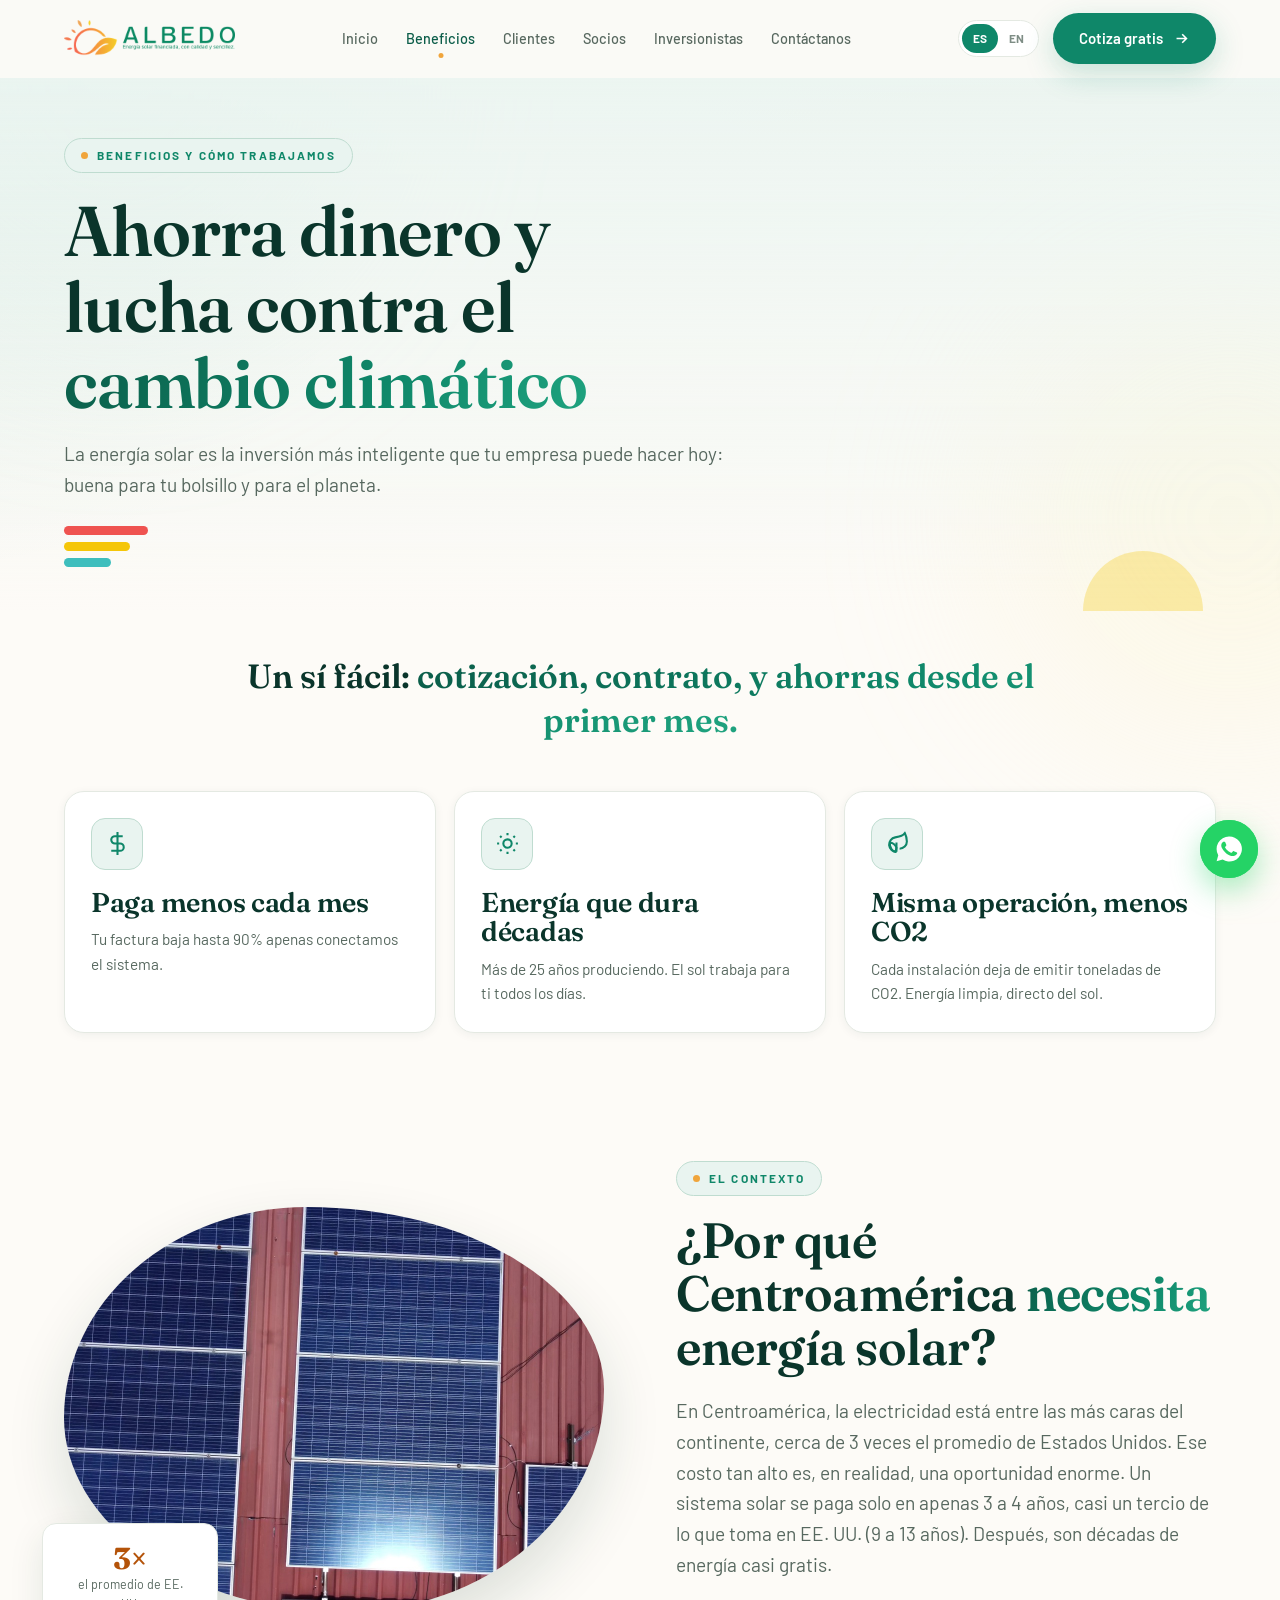
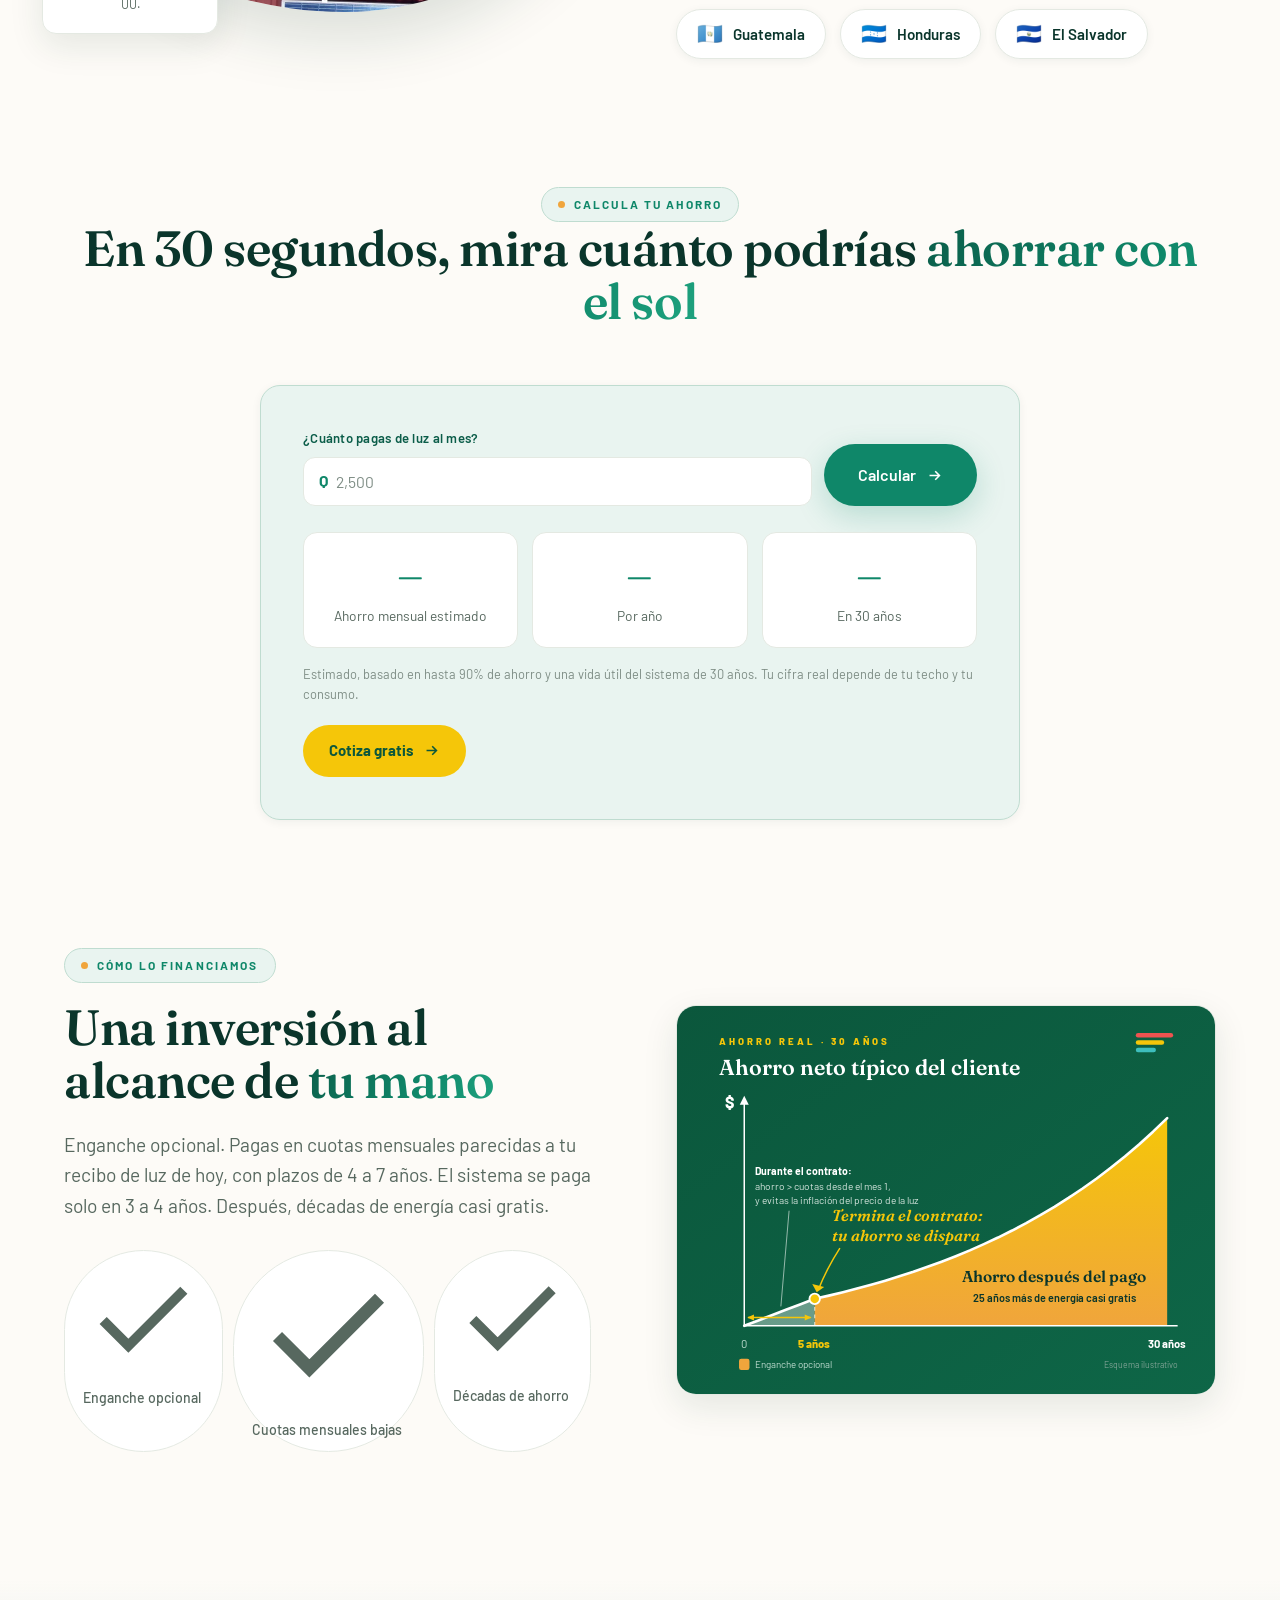
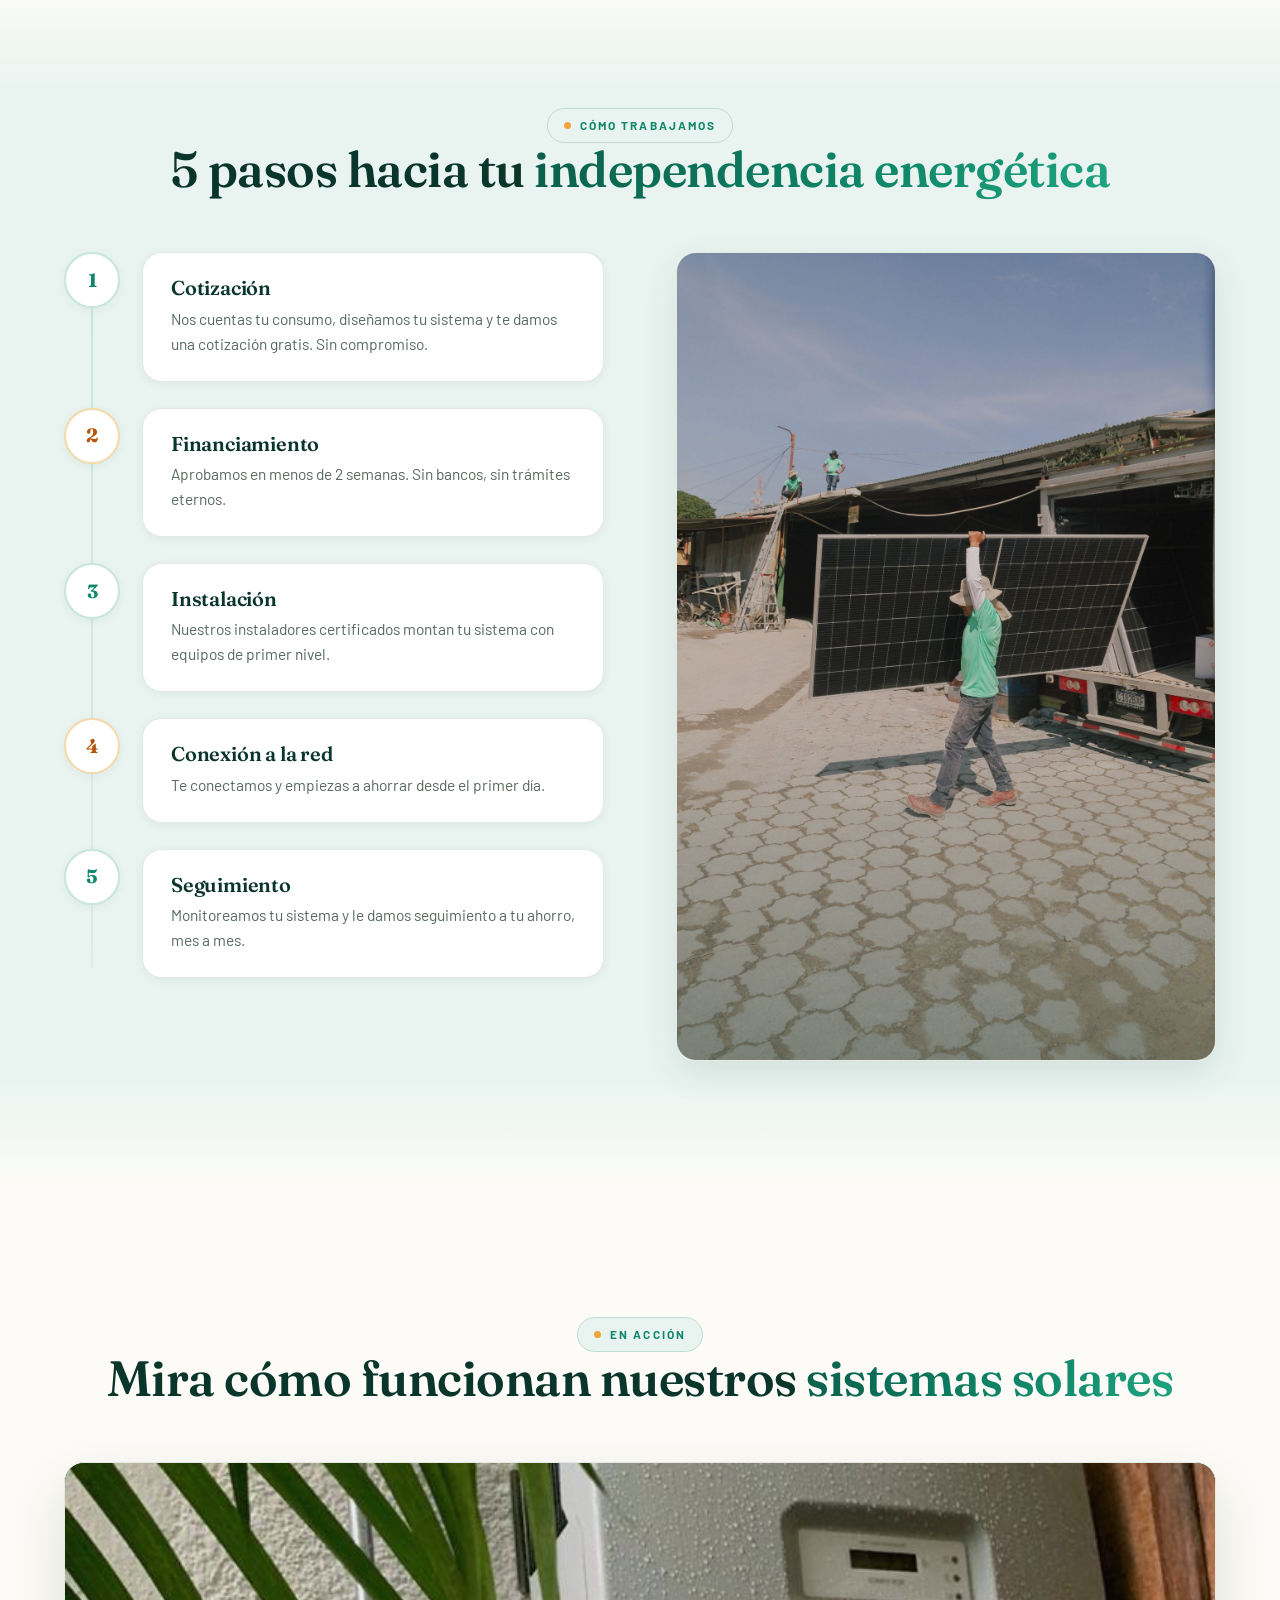
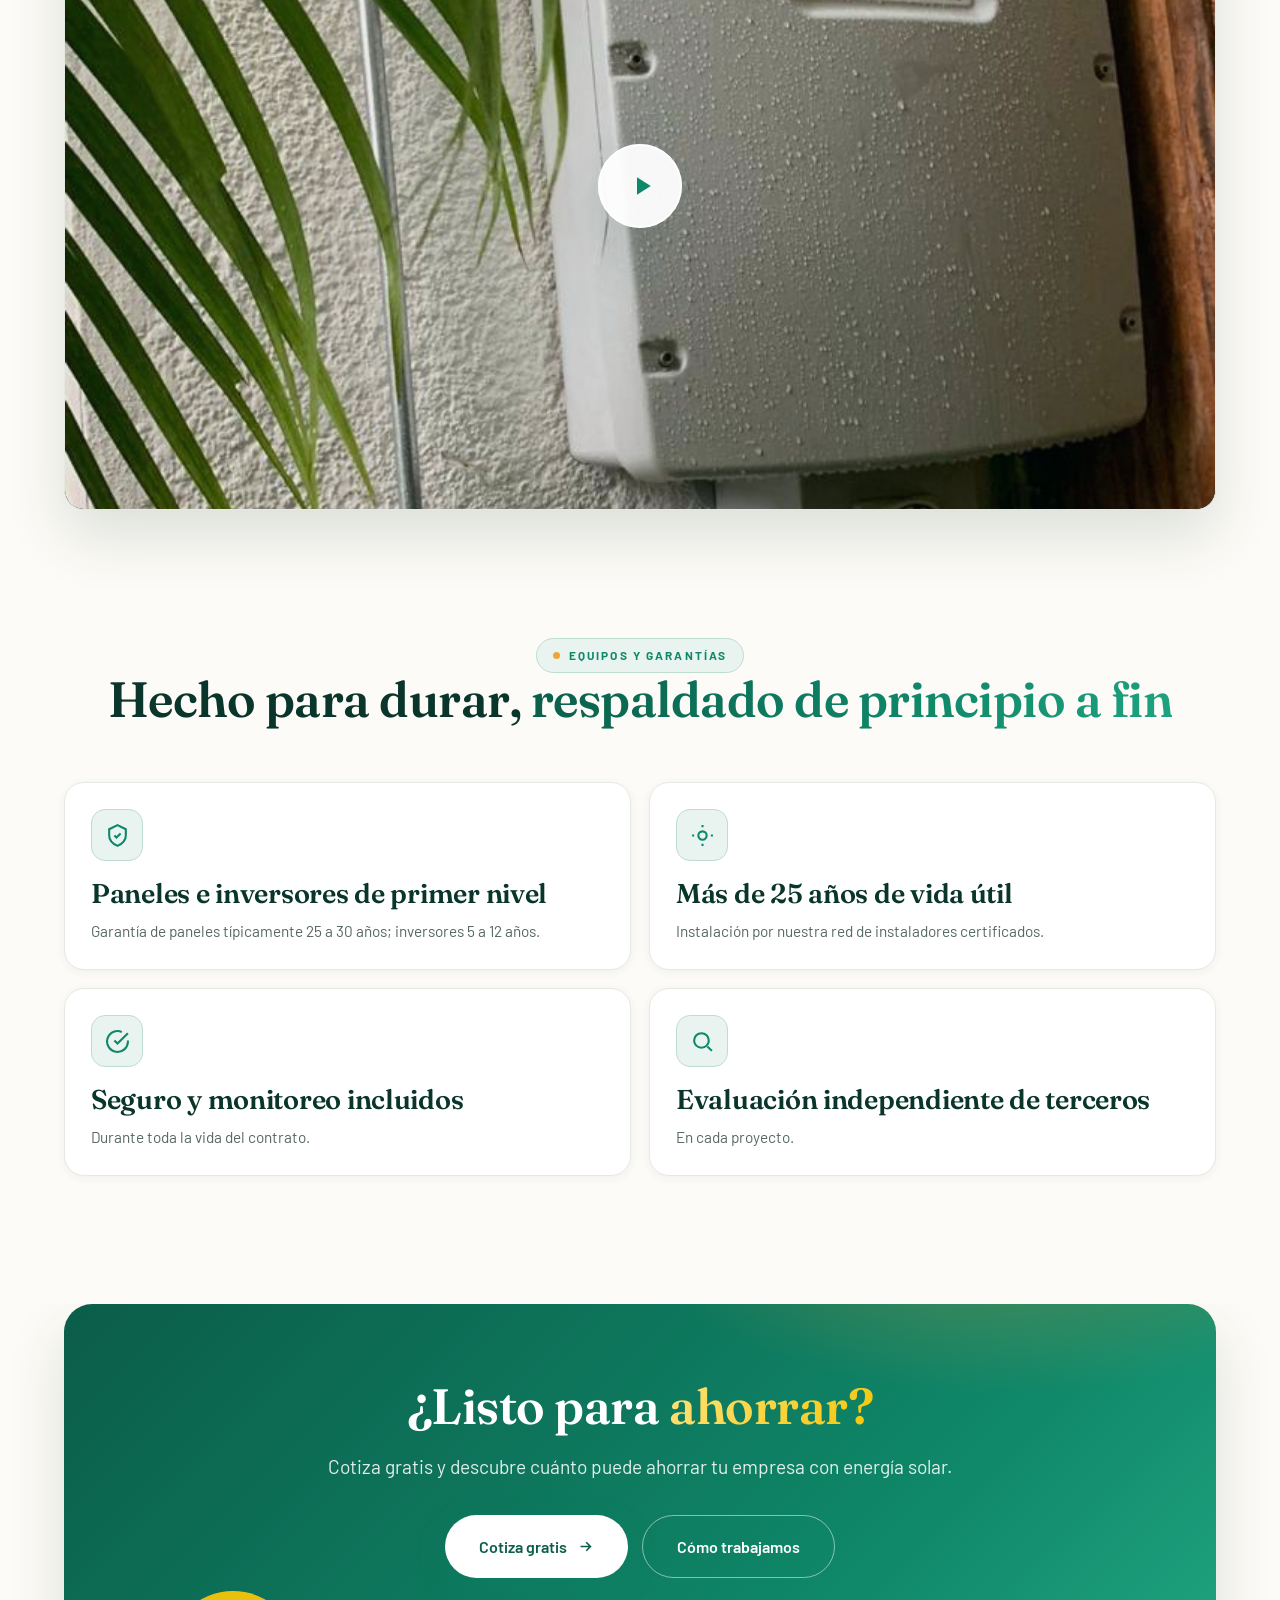
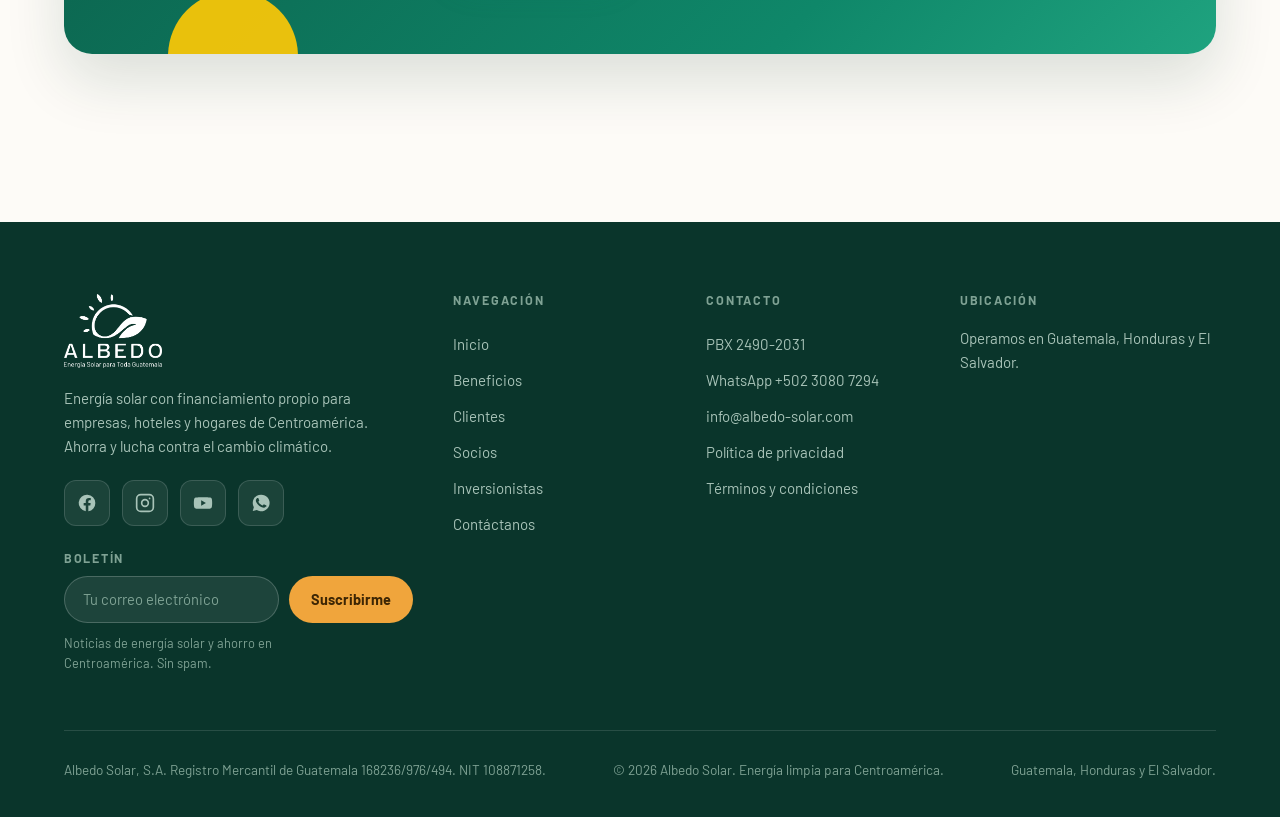
==== beneficios.html @ ab94c724 "Add files via upload" ====
<!DOCTYPE html>
<html lang="es">
<head>
<meta charset="UTF-8" />
<meta name="viewport" content="width=device-width, initial-scale=1.0" />
<title data-en="Benefits of solar | Albedo Solar">Beneficios de la energía solar | Albedo Solar</title>
<meta name="description" data-en="Up to 90% savings, 25+ years of energy, less CO2. The smartest investment for your business in Central America." content="Hasta 90% de ahorro, +25 años de energía y menos CO2. La mejor inversión para tu negocio en Centroamérica." />
<link rel="icon" type="image/png" href="assets/images/green-logo-sun.png" />
<link rel="preconnect" href="https://fonts.googleapis.com">
<link rel="preconnect" href="https://fonts.gstatic.com" crossorigin>
<link rel="alternate" hreflang="es" href="https://albedo-solar.com/beneficios.html" />
<link rel="alternate" hreflang="en" href="https://albedo-solar.com/beneficios.html?lang=en" />
<link rel="alternate" hreflang="x-default" href="https://albedo-solar.com/beneficios.html" />
<link rel="stylesheet" href="assets/css/styles.css?v=4" />
</head>
<body>

<div class="bg-field"></div>
<div class="aurora aurora--1"></div>
<div class="aurora aurora--2"></div>

<!-- NAV -->
<nav class="nav">
  <div class="wrap">
    <a class="brand" href="index.html"><img src="assets/images/albedo-wordmark-es.png" data-en-src="assets/images/albedo-wordmark.png" alt="Albedo Solar" style="height:36px;width:auto" /></a>
    <div class="nav-links">
      <a href="index.html" data-en="Home">Inicio</a>
      <a href="beneficios.html" class="active" data-en="Benefits">Beneficios</a>
      <a href="clientes.html" data-en="Clients">Clientes</a>
      <a href="socios.html" data-en="Installers">Socios</a>
      <a href="inversionistas.html" data-en="Investors">Inversionistas</a>
      <a href="contacto.html" data-en="Contact">Contáctanos</a>
    </div>
    <div class="nav-right">
      <div class="lang"><button data-lang="es" class="on">ES</button><button data-lang="en">EN</button></div>
      <a href="contacto.html" class="btn btn--primary nav-cta" data-en="Get a free quote">Cotiza gratis
        <svg viewBox="0 0 24 24" fill="none" stroke="currentColor" stroke-width="2.2"><path d="M5 12h14M13 6l6 6-6 6"/></svg></a>
      <button class="burger" aria-label="Menú"><span></span><span></span><span></span></button>
    </div>
  </div>
</nav>
<div class="drawer">
  <a href="index.html" data-en="Home">Inicio</a>
  <a href="beneficios.html" data-en="Benefits">Beneficios</a>
  <a href="clientes.html" data-en="Clients">Clientes</a>
  <a href="socios.html" data-en="Installers">Socios</a>
  <a href="inversionistas.html" data-en="Investors">Inversionistas</a>
  <a href="contacto.html" data-en="Contact">Contáctanos</a>
  <a href="contacto.html" class="btn btn--primary" data-en="Get a free quote">Cotiza gratis</a>
</div>

<!-- PAGE HERO -->
<section class="page-hero">
  <div class="wrap">
    <span class="halfsun" aria-hidden="true"></span>
    <span class="eyebrow" data-reveal data-en="Benefits and how we work">Beneficios y cómo trabajamos</span>
    <h1 data-reveal data-delay="1" data-en="Save money and fight climate change" style="margin-top:20px;max-width:14ch">Ahorra dinero y lucha contra el <span class="gradient-text">cambio climático</span></h1>
    <p class="lead" data-reveal data-delay="2" data-en="Solar is the smartest investment your business can make today: good for your pocket and for the planet.">La energía solar es la inversión más inteligente que tu empresa puede hacer hoy: buena para tu bolsillo y para el planeta.</p>
    <div class="tricolor" data-reveal data-delay="3" aria-hidden="true"><i></i><i></i><i></i></div>
  </div>
</section>

<!-- EASY YES PULL QUOTE -->
<section style="padding:clamp(28px,4vw,44px) 0 0">
  <div class="wrap">
    <p class="pull" data-reveal data-en="An easy yes: &lt;span class=&quot;gradient-text&quot;&gt;quote, sign, and save from month one.&lt;/span&gt;">Un sí fácil: <span class="gradient-text">cotización, contrato, y ahorras desde el primer mes.</span></p>
  </div>
</section>

<!-- THREE BENEFITS -->
<section class="section-pad" style="padding-top:48px">
  <div class="wrap">
    <div class="bento">
      <div class="card col-2" data-reveal>
        <div class="card-body">
          <div class="icon-badge"><svg viewBox="0 0 24 24" fill="none" stroke="currentColor" stroke-width="2"><path d="M12 1v22M17 5H9.5a3.5 3.5 0 0 0 0 7h5a3.5 3.5 0 0 1 0 7H6"/></svg></div>
          <h3 data-en="Pay less every month">Paga menos cada mes</h3>
          <p data-en="Your bill drops by up to 90% the moment we switch the system on.">Tu factura baja hasta 90% apenas conectamos el sistema.</p>
        </div>
      </div>
      <div class="card col-2" data-reveal data-delay="1">
        <div class="card-body">
          <div class="icon-badge solar"><svg viewBox="0 0 24 24" fill="none" stroke="currentColor" stroke-width="2"><circle cx="12" cy="12" r="4"/><path d="M12 2v2M12 20v2M4.9 4.9l1.4 1.4M17.7 17.7l1.4 1.4M2 12h2M20 12h2M6.3 17.7l-1.4 1.4M19.1 4.9l-1.4 1.4"/></svg></div>
          <h3 data-en="Energy that lasts decades">Energía que dura décadas</h3>
          <p data-en="25+ years of production. The sun works for you every day.">Más de 25 años produciendo. El sol trabaja para ti todos los días.</p>
        </div>
      </div>
      <div class="card col-2" data-reveal data-delay="2">
        <div class="card-body">
          <div class="icon-badge"><svg viewBox="0 0 24 24" fill="none" stroke="currentColor" stroke-width="2"><path d="M11 20A7 7 0 0 1 9.8 6.1C15.5 5 17 4.5 19 2c1 2 2 4.5 2 8a7 7 0 0 1-7 7"/><path d="M11 20v-9"/><path d="M5 11a8 8 0 0 1 6 5c-.3 1.5-.5 3-1 4-1.5-.5-3-1.5-4-3a6 6 0 0 1-1-6z"/></svg></div>
          <h3 data-en="Same operation, less CO2">Misma operación, menos CO2</h3>
          <p data-en="Every install avoids tons of CO2. Clean energy, straight from the sun.">Cada instalación deja de emitir toneladas de CO2. Energía limpia, directo del sol.</p>
        </div>
      </div>
    </div>
  </div>
</section>

<!-- WHY CENTRAL AMERICA -->
<section class="section-pad" style="padding-top:0">
  <div class="wrap">
    <div class="split">
      <div class="split-media" data-reveal>
        <div class="frame blob-frame b2"><img src="assets/images/rooftop-panels.jpg" alt="Paneles solares sobre techo en Centroamérica" data-en-alt="Solar panels on a rooftop in Central America" /></div>
        <div class="glow-chip"><div class="big">3×</div><div class="sm" data-en="the US average">el promedio de EE. UU.</div></div>
      </div>
      <div class="split-content">
        <span class="eyebrow" data-reveal data-en="The context">El contexto</span>
        <h2 data-reveal data-delay="1" data-en="Why Central America needs solar" style="margin:18px 0 22px">¿Por qué Centroamérica <span class="gradient-text">necesita</span> energía solar?</h2>
        <p class="lead" data-reveal data-delay="2" data-en="In Central America, electricity is among the most expensive on the continent, close to 3 times the US average. That high cost is actually a huge opportunity. A solar system pays for itself in just 3 to 4 years, about a third of the time it takes in the US (9 to 13 years). After that, it’s decades of near-free energy.">En Centroamérica, la electricidad está entre las más caras del continente, cerca de 3 veces el promedio de Estados Unidos. Ese costo tan alto es, en realidad, una oportunidad enorme. Un sistema solar se paga solo en apenas 3 a 4 años, casi un tercio de lo que toma en EE. UU. (9 a 13 años). Después, son décadas de energía casi gratis.</p>
        <div class="region" style="margin-top:28px;justify-content:flex-start" data-reveal data-delay="3">
          <span class="flag"><span>🇬🇹</span> Guatemala</span>
          <span class="flag"><span>🇭🇳</span> Honduras</span>
          <span class="flag"><span>🇸🇻</span> El Salvador</span>
        </div>
      </div>
    </div>
  </div>
</section>

<!-- SAVINGS ESTIMATOR -->
<section class="section-pad" id="estimador" style="padding-top:0">
  <div class="wrap">
    <div class="sec-head center">
      <span class="eyebrow" data-reveal data-en="Savings estimator">Calcula tu ahorro</span>
      <h2 data-reveal data-delay="1" data-en="In 30 seconds, see how much you could save with solar">En 30 segundos, mira cuánto podrías <span class="gradient-text">ahorrar con el sol</span></h2>
    </div>
    <form class="estimator" id="estimator" data-reveal data-delay="2" novalidate>
      <div class="est-input">
        <div class="field">
          <label for="bill" data-en="How much do you pay for power each month?">¿Cuánto pagas de luz al mes?</label>
          <div class="est-prefixed"><input id="bill" name="bill" type="number" inputmode="numeric" min="0" step="1" placeholder="2,500" data-en-ph="2,500" /></div>
        </div>
        <button type="submit" class="btn btn--primary btn--lg" data-en="Calculate">Calcular
          <svg viewBox="0 0 24 24" fill="none" stroke="currentColor" stroke-width="2.2"><path d="M5 12h14M13 6l6 6-6 6"/></svg></button>
      </div>
      <div class="est-out" hidden>
        <div class="est-cell"><div class="v" data-est="month">—</div><div class="k" data-en="Estimated monthly savings">Ahorro mensual estimado</div></div>
        <div class="est-cell"><div class="v" data-est="year">—</div><div class="k" data-en="Per year">Por año</div></div>
        <div class="est-cell"><div class="v" data-est="life">—</div><div class="k" data-en="Over 30 years">En 30 años</div></div>
      </div>
      <p class="est-note" data-en="Estimate only, based on up to 90% savings over a 30-year system life. Your real figure depends on your roof and consumption.">Estimado, basado en hasta 90% de ahorro y una vida útil del sistema de 30 años. Tu cifra real depende de tu techo y tu consumo.</p>
      <div class="est-actions">
        <a class="btn btn--solar est-quote" href="contacto.html" data-en="Get a free quote">Cotiza gratis
          <svg viewBox="0 0 24 24" fill="none" stroke="currentColor" stroke-width="2.2"><path d="M5 12h14M13 6l6 6-6 6"/></svg></a>
      </div>
    </form>
  </div>
</section>

<!-- FINANCING MODEL -->
<section class="section-pad" style="padding-top:0">
  <div class="wrap">
    <div class="split">
      <div class="split-content">
        <span class="eyebrow" data-reveal data-en="How we finance it">Cómo lo financiamos</span>
        <h2 data-reveal data-delay="1" data-en="An investment within reach" style="margin:18px 0 22px">Una inversión al alcance de <span class="gradient-text">tu mano</span></h2>
        <p class="lead" data-reveal data-delay="2" data-en="Optional downpayment. You pay monthly, in installments close to today’s power bill, over 4 to 7 years. The system pays for itself in 3 to 4 years. Then decades of near-free energy.">Enganche opcional. Pagas en cuotas mensuales parecidas a tu recibo de luz de hoy, con plazos de 4 a 7 años. El sistema se paga solo en 3 a 4 años. Después, décadas de energía casi gratis.</p>
        <div class="pills" style="margin-top:28px">
          <span class="pill" data-reveal data-delay="2"><svg viewBox="0 0 24 24" fill="none" stroke="currentColor" stroke-width="2"><path d="M20 6 9 17l-5-5"/></svg> <span data-en="Optional downpayment">Enganche opcional</span></span>
          <span class="pill" data-reveal data-delay="3"><svg viewBox="0 0 24 24" fill="none" stroke="currentColor" stroke-width="2"><path d="M20 6 9 17l-5-5"/></svg> <span data-en="Low monthly installments">Cuotas mensuales bajas</span></span>
          <span class="pill" data-reveal data-delay="4"><svg viewBox="0 0 24 24" fill="none" stroke="currentColor" stroke-width="2"><path d="M20 6 9 17l-5-5"/></svg> <span data-en="Decades of savings">Décadas de ahorro</span></span>
        </div>
      </div>
      <div class="split-media" data-reveal data-delay="2">
        <div class="frame"><svg viewBox="0 0 720 520" xmlns="http://www.w3.org/2000/svg" role="img" aria-label="Ahorro neto típico del cliente a 30 años" style="display:block;width:100%;height:auto">
  <defs>
    <linearGradient id="abChartBg" x1="0" y1="0" x2="1" y2="1">
      <stop offset="0" stop-color="#0B573C"/><stop offset="1" stop-color="#0E6647"/>
    </linearGradient>
    <linearGradient id="abGold" x1="0" y1="1" x2="0" y2="0">
      <stop offset="0" stop-color="#F0A53C"/><stop offset="1" stop-color="#F5C609"/>
    </linearGradient>
  </defs>
  <rect width="720" height="520" rx="22" fill="url(#abChartBg)"/>

  <text x="56" y="52" font-family="Barlow, sans-serif" font-size="13" font-weight="800" letter-spacing="4" fill="#F5C609" data-en="REAL SAVINGS · 30 YEARS">AHORRO REAL · 30 AÑOS</text>
  <g transform="translate(614,36)">
    <rect width="50" height="6" rx="3" fill="#EF5350"/><rect y="10" width="38" height="6" rx="3" fill="#F5C609"/><rect y="20" width="27" height="6" rx="3" fill="#3EBEBD"/>
  </g>
  <text x="56" y="92" font-family="Fraunces, Georgia, serif" font-size="29" font-weight="600" fill="#FFFFFF" data-en="Typical client net savings">Ahorro neto típico del cliente</text>

  <path d="M 90 428 90.0 428.0 L 108.9 420.8 L 127.7 413.5 L 146.6 406.3 L 165.5 399.1 L 184.3 391.9 L 184.3 428 Z" fill="#FFFFFF" opacity="0.38"/>
  <path d="M 184.3 428 184.3 391.9 L 203.2 387.6 L 222.1 383.0 L 240.9 378.2 L 259.8 373.1 L 278.7 367.6 L 297.5 361.8 L 316.4 355.7 L 335.3 349.1 L 354.1 342.2 L 373.0 334.8 L 391.9 327.0 L 410.7 318.7 L 429.6 309.9 L 448.5 300.5 L 467.3 290.6 L 486.2 280.0 L 505.1 268.8 L 523.9 256.9 L 542.8 244.2 L 561.7 230.8 L 580.5 216.5 L 599.4 201.3 L 618.3 185.3 L 637.1 168.2 L 656.0 150.0 L 656 428 Z" fill="url(#abGold)"/>
  <path d="M 90.0 428.0 L 108.9 420.8 L 127.7 413.5 L 146.6 406.3 L 165.5 399.1 L 184.3 391.9 L 203.2 387.6 L 222.1 383.0 L 240.9 378.2 L 259.8 373.1 L 278.7 367.6 L 297.5 361.8 L 316.4 355.7 L 335.3 349.1 L 354.1 342.2 L 373.0 334.8 L 391.9 327.0 L 410.7 318.7 L 429.6 309.9 L 448.5 300.5 L 467.3 290.6 L 486.2 280.0 L 505.1 268.8 L 523.9 256.9 L 542.8 244.2 L 561.7 230.8 L 580.5 216.5 L 599.4 201.3 L 618.3 185.3 L 637.1 168.2 L 656.0 150.0" fill="none" stroke="#FFFFFF" stroke-width="3.5" stroke-linecap="round" stroke-linejoin="round"/>
  <line x1="184.3" y1="428" x2="184.3" y2="391.9" stroke="#FFFFFF" stroke-width="1.5" stroke-dasharray="5 5" opacity="0.7"/>
  <line x1="95" y1="417" x2="179" y2="417" stroke="#F5C609" stroke-width="2"/>
  <path d="M 103 413 L 94 417 L 103 421 Z" fill="#F5C609"/>
  <path d="M 171 413 L 180 417 L 171 421 Z" fill="#F5C609"/>
  <circle cx="184.3" cy="391.9" r="7" fill="#F5C609" stroke="#FFFFFF" stroke-width="2.5"/>

  <line x1="90" y1="428" x2="670" y2="428" stroke="#FFFFFF" stroke-width="2"/>
  <line x1="90" y1="428" x2="90" y2="124" stroke="#FFFFFF" stroke-width="2"/>
  <path d="M 84 132 L 90 120 L 96 132 Z" fill="#FFFFFF"/>
  <text x="64" y="138" font-family="Barlow, sans-serif" font-size="22" font-weight="800" fill="#FFFFFF">$</text>

  <!-- during-contract block -->
  <text x="104" y="226" font-family="Barlow, sans-serif" font-size="14" font-weight="700" fill="#FFFFFF" data-en="During the contract:">Durante el contrato:</text>
  <text x="104" y="246" font-family="Barlow, sans-serif" font-size="13.5" fill="#D7E6DF" data-en="savings &amp;gt; payments from month 1,">ahorro &gt; cuotas desde el mes 1,</text>
  <text x="104" y="265" font-family="Barlow, sans-serif" font-size="13.5" fill="#D7E6DF" data-en="and you avoid electricity price inflation">y evitas la inflación del precio de la luz</text>
  <line x1="150" y1="274" x2="139" y2="402" stroke="#D7E6DF" stroke-width="1.2" opacity="0.75"/>

  <!-- kink annotation -->
  <text x="208" y="288" font-family="Fraunces, Georgia, serif" font-size="21" font-weight="600" font-style="italic" fill="#F5C609" data-en="The contract ends:">Termina el contrato:</text>
  <text x="208" y="314" font-family="Fraunces, Georgia, serif" font-size="21" font-weight="600" font-style="italic" fill="#F5C609" data-en="your savings take off">tu ahorro se dispara</text>
  <path d="M 218 324 Q 200 352 189 380" fill="none" stroke="#F5C609" stroke-width="2"/>
  <path d="M 181 372 L 187 383 L 197 376 Z" fill="#F5C609"/>

  <!-- after repayment -->
  <text x="505" y="370" text-anchor="middle" font-family="Fraunces, Georgia, serif" font-size="21" font-weight="600" fill="#0A352B" data-en="Savings after repayment">Ahorro después del pago</text>
  <text x="505" y="396" text-anchor="middle" font-family="Barlow, sans-serif" font-size="14.5" font-weight="600" fill="#0A352B" data-en="25 more years of near-free energy">25 años más de energía casi gratis</text>

  <text x="90" y="458" text-anchor="middle" font-family="Barlow, sans-serif" font-size="15" fill="#BFDCD0">0</text>
  <text x="184" y="458" text-anchor="middle" font-family="Barlow, sans-serif" font-size="15" font-weight="800" fill="#F5C609" data-en="5 years">5 años</text>
  <text x="656" y="458" text-anchor="middle" font-family="Barlow, sans-serif" font-size="15" font-weight="700" fill="#FFFFFF" data-en="30 years">30 años</text>
  <rect x="83" y="472" width="14" height="15" rx="3" fill="#F0A53C"/>
  <text x="105" y="484" font-family="Barlow, sans-serif" font-size="13" fill="#BFDCD0" data-en="Optional downpayment">Enganche opcional</text>
  <text x="670" y="484" text-anchor="end" font-family="Barlow, sans-serif" font-size="11.5" fill="#7FA294" data-en="Illustrative">Esquema ilustrativo</text>
</svg></div>
      </div>
    </div>
  </div>
</section>

<!-- PROCESO: 5 STEPS + PHOTO -->
<section class="section-pad band-tint" id="proceso">
  <div class="wrap">
    <div class="sec-head center">
      <span class="eyebrow" data-reveal data-en="How we work">Cómo trabajamos</span>
      <h2 data-reveal data-delay="1" data-en="5 steps to your energy independence">5 pasos hacia tu <span class="gradient-text">independencia energética</span></h2>
    </div>
    <div class="split" style="align-items:start">
      <div class="timeline">
        <div class="step" data-reveal>
          <div class="step-num">1</div>
          <div class="step-card"><h3 data-en="Quote">Cotización</h3><p data-en="Tell us your usage, we design your system and give you a free quote. No strings.">Nos cuentas tu consumo, diseñamos tu sistema y te damos una cotización gratis. Sin compromiso.</p></div>
        </div>
        <div class="step" data-reveal data-delay="1">
          <div class="step-num">2</div>
          <div class="step-card"><h3 data-en="Financing">Financiamiento</h3><p data-en="Approved in under 2 weeks. No banks, no endless paperwork.">Aprobamos en menos de 2 semanas. Sin bancos, sin trámites eternos.</p></div>
        </div>
        <div class="step" data-reveal data-delay="2">
          <div class="step-num">3</div>
          <div class="step-card"><h3 data-en="Installation">Instalación</h3><p data-en="Our certified installers fit your system with first-rate equipment.">Nuestros instaladores certificados montan tu sistema con equipos de primer nivel.</p></div>
        </div>
        <div class="step" data-reveal data-delay="3">
          <div class="step-num">4</div>
          <div class="step-card"><h3 data-en="Grid connection">Conexión a la red</h3><p data-en="We connect you and you start saving from day one.">Te conectamos y empiezas a ahorrar desde el primer día.</p></div>
        </div>
        <div class="step" data-reveal data-delay="4">
          <div class="step-num">5</div>
          <div class="step-card"><h3 data-en="Follow-up">Seguimiento</h3><p data-en="We monitor your system and track your savings, month after month.">Monitoreamos tu sistema y le damos seguimiento a tu ahorro, mes a mes.</p></div>
        </div>
      </div>
      <div class="split-media" data-reveal data-delay="2" style="align-self:stretch">
        <div class="frame photo-fade" style="height:100%;min-height:420px"><img src="assets/images/install-panel.jpg" alt="Instalador de la red Albedo cargando un panel solar" data-en-alt="Albedo network installer carrying a solar panel" style="height:100%;object-fit:cover" loading="lazy" /></div>
      </div>
    </div>
  </div>
</section>

<!-- VIDEO -->
<section class="section-pad">
  <div class="wrap">
    <div class="sec-head center">
      <span class="eyebrow" data-reveal data-en="In action">En acción</span>
      <h2 data-reveal data-delay="1" data-en="See our solar systems at work">Mira cómo funcionan nuestros <span class="gradient-text">sistemas solares</span></h2>
    </div>
    <div class="video-wrap" data-reveal data-delay="2" data-video="ISnchuRKxOI" data-video-en="KFCR8tVt4Uo">
      <img class="poster" src="assets/images/how-it-works.jpg" alt="Inversor solar instalado por Albedo" data-en-alt="Solar inverter installed by Albedo" style="object-position:center" loading="lazy" />
      <button class="play-btn" aria-label="Ver video" data-en-aria="Play video"><span class="ring"><svg viewBox="0 0 24 24" fill="currentColor"><path d="M8 5v14l11-7z"/></svg></button>
    </div>
  </div>
</section>

<!-- TRUST: EQUIPOS Y GARANTÍAS -->
<section class="section-pad" style="padding-top:0">
  <div class="wrap">
    <div class="sec-head center">
      <span class="eyebrow" data-reveal data-en="Equipment and warranties">Equipos y garantías</span>
      <h2 data-reveal data-delay="1" data-en="Built to last, backed end to end">Hecho para durar, <span class="gradient-text">respaldado de principio a fin</span></h2>
    </div>
    <div class="bento">
      <div class="card col-3" data-reveal>
        <div class="card-body">
          <div class="icon-badge"><svg viewBox="0 0 24 24" fill="none" stroke="currentColor" stroke-width="2"><path d="M12 2 4 6v6c0 5 3.5 8 8 10 4.5-2 8-5 8-10V6z"/><path d="m9 12 2 2 4-4"/></svg></div>
          <h3 data-en="Tier-1 panels and inverters">Paneles e inversores de primer nivel</h3>
          <p data-en="Panel warranty typically 25 to 30 years; inverters 5 to 12 years.">Garantía de paneles típicamente 25 a 30 años; inversores 5 a 12 años.</p>
        </div>
      </div>
      <div class="card col-3" data-reveal data-delay="1">
        <div class="card-body">
          <div class="icon-badge solar"><svg viewBox="0 0 24 24" fill="none" stroke="currentColor" stroke-width="2"><circle cx="12" cy="12" r="4"/><path d="M12 2v2M12 20v2M2 12h2M20 12h2"/></svg></div>
          <h3 data-en="25+ years of system life">Más de 25 años de vida útil</h3>
          <p data-en="Installed by our vetted, certified installer network.">Instalación por nuestra red de instaladores certificados.</p>
        </div>
      </div>
      <div class="card col-3" data-reveal data-delay="1">
        <div class="card-body">
          <div class="icon-badge"><svg viewBox="0 0 24 24" fill="none" stroke="currentColor" stroke-width="2"><path d="M22 11.1V12a10 10 0 1 1-5.9-9.1"/><path d="M22 4 12 14.01l-3-3"/></svg></div>
          <h3 data-en="Insurance and monitoring included">Seguro y monitoreo incluidos</h3>
          <p data-en="Covered for the life of the contract.">Durante toda la vida del contrato.</p>
        </div>
      </div>
      <div class="card col-3" data-reveal data-delay="2">
        <div class="card-body">
          <div class="icon-badge"><svg viewBox="0 0 24 24" fill="none" stroke="currentColor" stroke-width="2"><circle cx="11" cy="11" r="7"/><path d="m21 21-4.3-4.3"/></svg></div>
          <h3 data-en="Independent third-party evaluation">Evaluación independiente de terceros</h3>
          <p data-en="On every project.">En cada proyecto.</p>
        </div>
      </div>
    </div>
  </div>
</section>

<!-- CTA -->
<section class="section-pad cta-band" style="padding-top:0">
  <div class="wrap">
    <div class="cta-box" data-reveal>
      <span class="halfsun" aria-hidden="true"></span>
      <h2 data-en="Ready to save?">¿Listo para <span class="solar-text">ahorrar?</span></h2>
      <p class="lead" data-en="Get a free quote and see how much your business can save with solar.">Cotiza gratis y descubre cuánto puede ahorrar tu empresa con energía solar.</p>
      <div class="hero-actions">
        <a href="contacto.html" class="btn btn--primary btn--lg" data-en="Get a free quote">Cotiza gratis
          <svg viewBox="0 0 24 24" fill="none" stroke="currentColor" stroke-width="2.2"><path d="M5 12h14M13 6l6 6-6 6"/></svg></a>
        <a href="beneficios.html#proceso" class="btn btn--ghost btn--lg" data-en="How we work">Cómo trabajamos</a>
      </div>
    </div>
  </div>
</section>

<!-- FOOTER -->
<footer class="footer">
  <div class="wrap">
    <div class="footer-grid">
      <div>
        <a class="brand" href="index.html"><img src="assets/images/LOGO_SPANISH-white.png" data-en-src="assets/images/footer-logo.png" alt="Albedo Solar" style="height:74px;width:auto" /></a>
        <p data-en="Solar energy with built-in financing for businesses, hotels and homes across Central America. Save money and fight climate change.">Energía solar con financiamiento propio para empresas, hoteles y hogares de Centroamérica. Ahorra y lucha contra el cambio climático.</p>
        <div class="socials" style="margin-top:22px">
          <a href="https://www.facebook.com/AlbedoSolarGuate" target="_blank" rel="noopener" aria-label="Facebook"><svg viewBox="0 0 24 24" fill="currentColor"><path d="M22 12a10 10 0 1 0-11.5 9.9v-7H8v-2.9h2.5V9.8c0-2.5 1.5-3.9 3.8-3.9 1.1 0 2.2.2 2.2.2v2.5h-1.3c-1.2 0-1.6.8-1.6 1.6v1.9h2.8l-.4 2.9h-2.4v7A10 10 0 0 0 22 12z"/></svg></a>
          <a href="https://www.instagram.com/albedo.solar/" target="_blank" rel="noopener" aria-label="Instagram"><svg viewBox="0 0 24 24" fill="none" stroke="currentColor" stroke-width="2"><rect x="2" y="2" width="20" height="20" rx="5"/><circle cx="12" cy="12" r="4"/><circle cx="17.5" cy="6.5" r="1" fill="currentColor" stroke="none"/></svg></a>
          <a href="https://www.youtube.com/@albedosolar9647" target="_blank" rel="noopener" aria-label="YouTube"><svg viewBox="0 0 24 24" fill="currentColor"><path d="M23 12s0-3.2-.4-4.7a2.5 2.5 0 0 0-1.8-1.8C19.2 5 12 5 12 5s-7.2 0-8.8.5A2.5 2.5 0 0 0 1.4 7.3 26 26 0 0 0 1 12a26 26 0 0 0 .4 4.7 2.5 2.5 0 0 0 1.8 1.8C4.8 19 12 19 12 19s7.2 0 8.8-.5a2.5 2.5 0 0 0 1.8-1.8C23 15.2 23 12 23 12zM9.8 15.3V8.7l5.7 3.3z"/></svg></a>
          <a href="https://wa.me/50230807294" target="_blank" rel="noopener" aria-label="WhatsApp"><svg viewBox="0 0 24 24" fill="currentColor"><path d="M12 2a10 10 0 0 0-8.6 15l-1.3 4.7 4.8-1.3A10 10 0 1 0 12 2zm5.8 14.2c-.2.7-1.4 1.3-2 1.4-.5.1-1.2.1-1.9-.1-.4-.1-1-.3-1.7-.6-3-1.3-5-4.4-5.1-4.6-.2-.2-1.3-1.7-1.3-3.2s.8-2.3 1.1-2.6c.3-.3.6-.4.8-.4h.6c.2 0 .4 0 .7.5l.8 2c.1.2.1.4 0 .6l-.4.5-.3.4c-.2.2-.4.4-.2.7.2.4.9 1.5 2 2.4 1.3 1.2 2.4 1.5 2.7 1.7.3.1.5.1.7-.1l.9-1c.2-.3.4-.2.7-.1l2 .9c.3.2.5.2.6.4.1.1.1.7-.2 1.4z"/></svg></a>
        </div>
        <div class="newsletter">
          <h4 data-en="Newsletter">Boletín</h4>
          <form novalidate>
            <div class="nl-row">
              <input type="email" name="EMAIL" placeholder="Tu correo electrónico" data-en-ph="Your email address" required aria-label="Correo para el boletín" data-en-aria="Newsletter email" />
              <button type="submit" data-en="Subscribe">Suscribirme</button>
            </div>
            <p class="nl-note" data-en="News on solar and savings in Central America. No spam.">Noticias de energía solar y ahorro en Centroamérica. Sin spam.</p>
          </form>
        </div>
      </div>
      <div class="footer-col">
        <h4 data-en="Navigation">Navegación</h4>
        <a href="index.html" data-en="Home">Inicio</a>
        <a href="beneficios.html" data-en="Benefits">Beneficios</a>
          <a href="clientes.html" data-en="Clients">Clientes</a>
        <a href="socios.html" data-en="Installers">Socios</a>
        <a href="inversionistas.html" data-en="Investors">Inversionistas</a>
        <a href="contacto.html" data-en="Contact">Contáctanos</a>
      </div>
      <div class="footer-col">
        <h4 data-en="Contact">Contacto</h4>
        <a href="tel:+50224902031">PBX 2490-2031</a>
        <a href="https://wa.me/50230807294" target="_blank" rel="noopener">WhatsApp +502 3080 7294</a>
        <a href="mailto:info@albedo-solar.com">info@albedo-solar.com</a>
        <a href="privacidad.html" data-en="Privacy policy">Política de privacidad</a>
        <a href="terminos.html" data-en="Terms">Términos y condiciones</a>
      </div>
      <div class="footer-col">
        <h4 data-en="Location">Ubicación</h4>
        <p style="font-size:.94rem" data-en="We work across Guatemala, Honduras and El Salvador.">Operamos en Guatemala, Honduras y El Salvador.</p>
      </div>
    </div>
    <div class="footer-bottom">
      <span data-en="Albedo Solar, S.A. Registro Mercantil de Guatemala 168236/976/494. NIT 108871258.">Albedo Solar, S.A. Registro Mercantil de Guatemala 168236/976/494. NIT 108871258.</span>

      <span data-en="© 2026 Albedo Solar. Clean energy for Central America.">© <span data-year>2026</span> Albedo Solar. Energía limpia para Centroamérica.</span>
      <span data-en="Guatemala, Honduras and El Salvador.">Guatemala, Honduras y El Salvador.</span>
    </div>
  </div>
</footer>

<a class="wa-float" href="https://wa.me/50230807294" target="_blank" rel="noopener" aria-label="WhatsApp" data-en-aria="Chat on WhatsApp">
  <svg viewBox="0 0 24 24"><path d="M12 2a10 10 0 0 0-8.6 15l-1.3 4.7 4.8-1.3A10 10 0 1 0 12 2zm5.8 14.2c-.2.7-1.4 1.3-2 1.4-.5.1-1.2.1-1.9-.1-.4-.1-1-.3-1.7-.6-3-1.3-5-4.4-5.1-4.6-.2-.2-1.3-1.7-1.3-3.2s.8-2.3 1.1-2.6c.3-.3.6-.4.8-.4h.6c.2 0 .4 0 .7.5l.8 2c.1.2.1.4 0 .6l-.4.5-.3.4c-.2.2-.4.4-.2.7.2.4.9 1.5 2 2.4 1.3 1.2 2.4 1.5 2.7 1.7.3.1.5.1.7-.1l.9-1c.2-.3.4-.2.7-.1l2 .9c.3.2.5.2.6.4.1.1.1.7-.2 1.4z"/></svg>
</a>

<!-- sticky mobile CTA bar -->
<div class="mobile-cta">
  <a class="btn btn--primary" href="https://wa.me/50230807294" target="_blank" rel="noopener" data-wa-es="Hola Albedo. Quiero una cotización gratis." data-wa-en="Hi Albedo. I'd like a free quote." data-en="WhatsApp">WhatsApp</a>
  <a class="btn btn--ghost" href="beneficios.html#estimador" data-en="See your savings">Calcula tu ahorro</a>
</div>

<script src="assets/js/config.js?v=4"></script>
<script src="assets/js/main.js?v=4"></script>
</body>
</html>
---- assets/css/styles.css ----
/* ==========================================================================
   ALBEDO SOLAR — Marca Albedo skin
   Light, warm, real photography. Deep green + warm orange on soft cream.
   Same class map as the original build; only the design system changed.
   ========================================================================== */

/* ----------  Fonts  ---------- */
@import url('https://fonts.googleapis.com/css2?family=Fraunces:opsz,wght@9..144,500;9..144,600;9..144,700&family=Barlow:wght@400;500;600;700;800&display=swap');

/* ----------  Tokens (Marca Albedo)  ---------- */
:root {
  /* Brand */
  --green:       #0F8769;   /* primary */
  --green-mid:   #1FA37F;
  --green-deep:  #0B5D49;
  --green-ink:   #0A352B;   /* footer / darkest */
  --tint:        #E9F4F0;   /* light green tint */
  --band:        #C8E6DA;   /* mid green band */
  --orange:      #F0A53C;
  --yellow:      #F5C609;   /* deck bright yellow */
  --teal-acc:    #3EBEBD;   /* deck teal */
  --coral:       #EF5350;   /* deck coral */
  --orange-dark: #B45309;
  --orange-tint: #FEF3C7;

  /* Surfaces */
  --bg:          #FDFBF7;   /* warm cream */
  --bg-2:        #F7F4EC;
  --surface:     #FFFFFF;
  --glass:       #FFFFFF;
  --glass-2:     #F4F9F6;
  --stroke:      #E4E9E2;
  --stroke-2:    #BFDCD0;

  /* Text */
  --text:        #21312B;
  --muted:       #57685F;
  --muted-2:     #7E8D85;

  /* Gradients */
  --grad-brand:  linear-gradient(135deg, #0F8769 0%, #1FA37F 100%);
  --grad-solar:  linear-gradient(135deg, #F0A53C 0%, #E38B26 100%);
  --grad-text:   linear-gradient(120deg, #0B5D49 0%, #0F8769 60%, #1FA37F 100%);

  /* Shadows */
  --shadow-sm:   0 2px 10px rgba(16, 55, 44, 0.06);
  --shadow-md:   0 12px 34px rgba(16, 55, 44, 0.10);
  --shadow-lg:   0 26px 60px rgba(16, 55, 44, 0.14);
  --glow-teal:   0 10px 30px rgba(15, 135, 105, 0.22);
  --glow-green:  0 10px 30px rgba(15, 135, 105, 0.18);

  /* Geometry */
  --radius:      20px;
  --radius-sm:   14px;
  --maxw:        1200px;
  --nav-h:       78px;

  --ease:        cubic-bezier(0.22, 1, 0.36, 1);

  --font-display: 'Fraunces', Georgia, serif;
  --font-body:    'Barlow', 'Inter', system-ui, sans-serif;
}

/* ----------  Reset  ---------- */
*, *::before, *::after { box-sizing: border-box; margin: 0; padding: 0; }
html { scroll-behavior: smooth; -webkit-text-size-adjust: 100%; }
body {
  font-family: var(--font-body);
  background: var(--bg);
  color: var(--text);
  line-height: 1.6;
  overflow-x: hidden;
}
img { display: block; max-width: 100%; }
button { border: 0; background: none; font: inherit; cursor: pointer; }
a { color: inherit; text-decoration: none; }

/* ----------  Ambient background  ---------- */
.bg-field { position: fixed; inset: 0; z-index: -2; background: var(--bg); }
.bg-field::before {
  content: ""; position: absolute; inset: 0;
  background:
    radial-gradient(900px 500px at 85% -10%, rgba(240, 165, 60, 0.07), transparent 60%),
    radial-gradient(800px 520px at -10% 30%, rgba(15, 135, 105, 0.06), transparent 60%);
}
.aurora { position: fixed; z-index: -1; border-radius: 50%; filter: blur(90px); opacity: .5; pointer-events: none; }
.aurora--1 { width: 520px; height: 520px; top: -180px; left: -140px; background: rgba(200, 230, 218, 0.55); }
.aurora--2 { width: 460px; height: 460px; top: 32%; right: -180px; background: rgba(254, 243, 199, 0.6); }

/* ----------  Layout helpers  ---------- */
.wrap { width: 100%; max-width: var(--maxw); margin: 0 auto; padding: 0 24px; }
section { position: relative; }
.section-pad { padding: clamp(64px, 10vw, 130px) 0; }

.eyebrow {
  display: inline-flex; align-items: center; gap: 9px;
  font-family: var(--font-body); font-size: 0.74rem; font-weight: 700;
  letter-spacing: 0.18em; text-transform: uppercase; color: var(--green);
  padding: 7px 16px; border: 1px solid var(--stroke-2); border-radius: 100px;
  background: var(--tint);
}
.eyebrow::before { content: ""; width: 7px; height: 7px; border-radius: 50%; background: var(--orange); }

h1, h2, h3, h4 { font-family: var(--font-display); font-weight: 600; line-height: 1.08; letter-spacing: -0.01em; color: var(--green-ink); }
h1 { font-size: clamp(2.5rem, 6vw, 4.4rem); }
h2 { font-size: clamp(1.9rem, 4.2vw, 3.1rem); }
h3 { font-size: clamp(1.25rem, 2.3vw, 1.7rem); }

.gradient-text {
  background: var(--grad-text); -webkit-background-clip: text; background-clip: text;
  -webkit-text-fill-color: transparent; color: transparent;
}
.solar-text {
  background: var(--grad-solar); -webkit-background-clip: text; background-clip: text;
  -webkit-text-fill-color: transparent; color: transparent;
}
.lead { font-size: clamp(1.02rem, 1.6vw, 1.2rem); color: var(--muted); max-width: 60ch; }

/* ----------  Buttons  ---------- */
.btn {
  display: inline-flex; align-items: center; gap: 10px; padding: 14px 26px; border-radius: 100px;
  font-family: var(--font-body); font-weight: 600; font-size: 0.93rem; white-space: nowrap;
  transition: transform .35s var(--ease), box-shadow .35s var(--ease), background .3s;
}
.btn svg { width: 17px; height: 17px; transition: transform .35s var(--ease); }
.btn:hover { transform: translateY(-3px); }
.btn:hover svg { transform: translateX(4px); }
.btn--primary { background: var(--green); color: #fff; box-shadow: var(--glow-teal); }
.btn--primary:hover { background: var(--green-deep); box-shadow: 0 16px 40px rgba(15, 135, 105, 0.3); }
.btn--solar { background: var(--yellow); color: #0B573C; font-weight: 700; }
.btn--solar:hover { background: #FFD43B; box-shadow: 0 16px 40px rgba(245, 198, 9, 0.4); }
.btn--ghost {
  background: var(--surface); color: var(--green-deep);
  border: 1.5px solid var(--stroke-2);
}
.btn--ghost:hover { background: var(--tint); border-color: var(--green-mid); }
.btn--lg { padding: 18px 34px; font-size: 1rem; }

/* Hero (over photo) ghost buttons need light treatment */
.hero .btn--ghost { background: rgba(255,255,255,0.14); color: #fff; border-color: rgba(255,255,255,0.45); backdrop-filter: blur(8px); }
.hero .btn--ghost:hover { background: rgba(255,255,255,0.24); border-color: #fff; }

/* ----------  Navigation  ---------- */
.nav {
  position: fixed; top: 0; left: 0; right: 0; z-index: 100; height: var(--nav-h);
  display: flex; align-items: center;
  background: rgba(253, 251, 247, 0.85); backdrop-filter: blur(14px);
  border-bottom: 1px solid transparent;
  transition: background .4s var(--ease), border-color .4s, box-shadow .4s;
}
.nav.scrolled { background: rgba(253, 251, 247, 0.96); border-bottom-color: var(--stroke); box-shadow: var(--shadow-sm); }
.nav .wrap { display: flex; align-items: center; justify-content: space-between; gap: 24px; }
.brand { display: flex; align-items: center; gap: 12px; font-family: var(--font-display); font-weight: 700; font-size: 1.16rem; }
.brand img { height: 40px; width: auto; }
.brand span { color: var(--green-ink); }
.brand b { font-weight: 700; color: var(--green); }
.nav-links { display: flex; align-items: center; gap: 2px; }
.nav-links a { font-size: 0.9rem; font-weight: 500; color: var(--muted); padding: 9px 13px; border-radius: 100px; position: relative; transition: color .25s, background .25s; }
.nav-links a:hover { color: var(--green-deep); background: var(--tint); }
.nav-links a.active { color: var(--green-deep); }
.nav-links a.active::after {
  content: ""; position: absolute; left: 50%; bottom: 1px; transform: translateX(-50%);
  width: 5px; height: 5px; border-radius: 50%; background: var(--orange);
}
.nav-right { display: flex; align-items: center; gap: 14px; }
.lang { display: flex; border: 1px solid var(--stroke); border-radius: 100px; background: var(--surface); padding: 3px; }
.lang button { font-family: var(--font-body); font-size: 0.74rem; font-weight: 700; padding: 5px 11px; border-radius: 100px; color: var(--muted-2); transition: .25s; }
.lang button.on { background: var(--green); color: #fff; }
.nav-cta { display: inline-flex; }
.burger { display: none; width: 44px; height: 44px; border-radius: 12px; background: var(--surface); border: 1px solid var(--stroke); position: relative; }
.burger span { position: absolute; left: 12px; right: 12px; height: 2px; background: var(--green-ink); border-radius: 2px; transition: .3s var(--ease); }
.burger span:nth-child(1) { top: 16px; } .burger span:nth-child(2) { top: 21px; } .burger span:nth-child(3) { top: 26px; }
.burger.open span:nth-child(1) { top: 21px; transform: rotate(45deg); }
.burger.open span:nth-child(2) { opacity: 0; }
.burger.open span:nth-child(3) { top: 21px; transform: rotate(-45deg); }

/* mobile drawer */
.drawer {
  position: fixed; inset: var(--nav-h) 0 0 0; z-index: 99; padding: 28px 24px;
  background: var(--bg); display: flex; flex-direction: column;
  transform: translateX(100%); transition: transform .4s var(--ease);
}
.drawer.open { transform: translateX(0); }
.drawer a { font-family: var(--font-display); font-size: 1.4rem; padding: 15px 0; border-bottom: 1px solid var(--stroke); color: var(--green-ink); }
.drawer .btn { margin-top: 24px; justify-content: center; }

/* ----------  Hero  ---------- */
.hero { min-height: 92svh; display: flex; align-items: center; position: relative; overflow: hidden; padding-top: var(--nav-h); }
.hero-bg { position: absolute; inset: 0; z-index: 0; }
.hero-bg img { width: 100%; height: 100%; object-fit: cover; transform: scale(1.05); }
.hero-bg::after {
  content: ""; position: absolute; inset: 0;
  background:
    linear-gradient(100deg, rgba(10, 53, 43, 0.78) 0%, rgba(10, 53, 43, 0.45) 48%, rgba(10, 53, 43, 0.12) 100%),
    linear-gradient(to top, rgba(10, 53, 43, 0.55) 0%, transparent 40%);
}
.hero::after { content: ""; position: absolute; left: 0; right: 0; bottom: -1px; height: 110px; background: linear-gradient(to top, var(--bg), transparent); z-index: 1; pointer-events: none; }
.hero .wrap { position: relative; z-index: 2; }
.hero-inner { max-width: 760px; }
.hero h1 { margin: 22px 0 24px; color: #fff; }
.hero h1 .gradient-text { background: linear-gradient(120deg, #FFE27A 0%, #F5C609 85%); -webkit-background-clip: text; background-clip: text; }
.hero .lead { margin-bottom: 38px; font-size: clamp(1.08rem, 1.7vw, 1.3rem); color: rgba(255, 255, 255, 0.88); }
.hero .eyebrow { background: rgba(255,255,255,0.12); border-color: rgba(255,255,255,0.35); color: #fff; backdrop-filter: blur(8px); }
.hero-actions { display: flex; flex-wrap: wrap; gap: 14px; }

/* Hero mini-calculator (Octopus/Enpal pattern: one action in the hero) */
.hero-calc { display: flex; gap: 10px; flex-wrap: wrap; align-items: stretch; width: 100%; margin-top: 4px; }
.hero-calc .est-prefixed { flex: 1; min-width: 240px; }
.hero-calc .est-prefixed::before { color: var(--green); z-index: 2; }
.hero-calc input {
  width: 100%; height: 100%; min-height: 56px; padding: 15px 18px 15px 32px; border-radius: 100px;
  border: 1px solid rgba(255,255,255,0.5); background: rgba(255,255,255,0.95); color: var(--text);
  font-family: inherit; font-size: 0.97rem;
}
.hero-calc input:focus { outline: none; border-color: var(--orange); box-shadow: 0 0 0 3px rgba(240,165,60,0.3); }
.hero-calc .btn { justify-content: center; }
@media (max-width: 680px) { .hero-calc .btn { width: 100%; } }

/* Award-craft details: italic serif accents + tabular figures */
h1 em, h2 em, .pull em { font-style: italic; font-weight: 500; }
.stat .num, .impact-card .figure, .trust-strip .ts b, .est-out .est-cell .v, .glow-chip .big { font-variant-numeric: tabular-nums; }

/* floating sun orb: soft warm sun */
.sun-orb { position: absolute; right: 8%; top: 20%; width: 130px; height: 130px; border-radius: 50%; z-index: 1;
  background: radial-gradient(circle at 35% 35%, #FFE3AE, #F0A53C 70%); opacity: .85; filter: blur(1px);
  box-shadow: 0 0 80px rgba(240, 165, 60, 0.55); animation: float 7s ease-in-out infinite; }
.sun-orb::before, .sun-orb::after { content: ""; position: absolute; inset: -24%; border-radius: 50%; border: 1px solid rgba(255, 224, 166, 0.4); }
.sun-orb::after { inset: -46%; border-color: rgba(255, 224, 166, 0.22); }
@keyframes float { 50% { transform: translateY(-16px); } }

/* ----------  Stats  ---------- */
.stat-row { display: grid; grid-template-columns: repeat(3, 1fr); gap: 18px; }
.stat {
  padding: 28px; border-radius: var(--radius); background: var(--surface);
  border: 1px solid var(--stroke); box-shadow: var(--shadow-sm); position: relative; overflow: hidden;
}
.stat::before { content: ""; position: absolute; top: 0; left: 0; width: 100%; height: 3px; background: var(--grad-brand); }
.stat .num { font-family: var(--font-display); font-weight: 700; font-size: clamp(2.2rem, 4vw, 3rem); line-height: 1; color: var(--green); }
.stat .num.solar { color: var(--orange-dark); }
.stat .label { margin-top: 10px; color: var(--muted); font-size: 0.95rem; }

/* ----------  Cards  ---------- */
.card {
  display: block; background: var(--surface); border: 1px solid var(--stroke); border-radius: var(--radius);
  overflow: hidden; box-shadow: var(--shadow-sm);
  transition: transform .4s var(--ease), border-color .4s, box-shadow .4s;
}
.card:hover { transform: translateY(-6px); border-color: var(--stroke-2); box-shadow: var(--shadow-lg); }
.card-media { aspect-ratio: 16/11; overflow: hidden; }
.card-media img { width: 100%; height: 100%; object-fit: cover; transition: transform .7s var(--ease); }
.card:hover .card-media img { transform: scale(1.06); }
.card-body { padding: 26px; }
.card-body h3 { margin-bottom: 10px; }
.card-body p { color: var(--muted); font-size: 0.96rem; }

.bento { display: grid; grid-template-columns: repeat(6, 1fr); gap: 18px; }
.col-2 { grid-column: span 2; } .col-3 { grid-column: span 3; } .col-4 { grid-column: span 4; } .col-6 { grid-column: span 6; }

/* ----------  Split  ---------- */
.split { display: grid; grid-template-columns: 1fr 1fr; gap: clamp(32px, 6vw, 72px); align-items: center; }
.split.rev .split-media { order: 1; }
.split-media { position: relative; }
.frame { border-radius: var(--radius); overflow: hidden; border: 1px solid var(--stroke); box-shadow: var(--shadow-md); }
.frame img { width: 100%; height: 100%; object-fit: cover; }
.glow-chip {
  position: absolute; bottom: -22px; left: -22px; padding: 18px 24px; border-radius: var(--radius-sm);
  background: var(--surface); border: 1px solid var(--stroke); box-shadow: var(--shadow-md); text-align: center;
}
.glow-chip .big { font-family: var(--font-display); font-weight: 700; font-size: 1.9rem; color: var(--orange-dark); line-height: 1.1; }
.glow-chip .sm { font-size: 0.78rem; color: var(--muted); max-width: 18ch; }

.feature-list { list-style: none; display: grid; gap: 18px; margin-top: 28px; }
.feature-list li { display: flex; gap: 14px; align-items: flex-start; }
.feature-list .tick { flex: none; width: 30px; height: 30px; border-radius: 50%; display: grid; place-items: center; background: var(--tint); color: var(--green); border: 1px solid var(--stroke-2); }
.feature-list .tick svg { width: 15px; height: 15px; }
.feature-list strong { display: block; font-weight: 600; color: var(--green-ink); }
.feature-list span { color: var(--muted); font-size: 0.94rem; }

/* ----------  Timeline / steps  ---------- */
.timeline { position: relative; display: grid; gap: 26px; }
.timeline::before { content: ""; position: absolute; left: 27px; top: 10px; bottom: 10px; width: 2px; background: linear-gradient(to bottom, var(--band), var(--stroke)); }
.step { display: grid; grid-template-columns: 56px 1fr; gap: 22px; align-items: start; position: relative; }
.step-num {
  width: 56px; height: 56px; border-radius: 50%; display: grid; place-items: center; z-index: 1;
  font-family: var(--font-display); font-weight: 700; font-size: 1.2rem;
  background: var(--surface); color: var(--green); border: 2px solid var(--band); box-shadow: var(--shadow-sm);
}
.step-card { padding: 24px 28px; border-radius: var(--radius); background: var(--surface); border: 1px solid var(--stroke); box-shadow: var(--shadow-sm); }
.step-card h3 { margin-bottom: 8px; font-size: 1.25rem; }
.step-card p { color: var(--muted); font-size: 0.97rem; }

.icon-badge { width: 52px; height: 52px; border-radius: 14px; display: grid; place-items: center; background: var(--tint); color: var(--green); border: 1px solid var(--stroke-2); margin-bottom: 18px; }
.icon-badge svg { width: 25px; height: 25px; }

/* ----------  Impact grid  ---------- */
.impact-grid { display: grid; grid-template-columns: repeat(3, 1fr); gap: 18px; }
.impact-card {
  padding: 28px; border-radius: var(--radius); background: var(--tint); border: 1px solid var(--stroke-2);
}
.impact-card .figure { font-family: var(--font-display); font-weight: 700; font-size: clamp(1.9rem, 3.6vw, 2.6rem); color: var(--green-deep); line-height: 1.1; }
.impact-card p { margin-top: 10px; color: var(--muted); font-size: 0.94rem; }

.pills { display: flex; flex-wrap: wrap; gap: 10px; }
.pill { padding: 9px 18px; border-radius: 100px; background: var(--surface); border: 1px solid var(--stroke); font-size: 0.88rem; font-weight: 500; color: var(--muted); }

/* ----------  Video  ---------- */
.video-wrap {
  position: relative; border-radius: var(--radius); overflow: hidden; aspect-ratio: 16/9;
  border: 1px solid var(--stroke); box-shadow: var(--shadow-lg); background: var(--green-ink);
}
.video-wrap .poster { position: absolute; inset: 0; width: 100%; height: 100%; object-fit: cover; opacity: .92; }
.video-wrap iframe { position: absolute; inset: 0; width: 100%; height: 100%; border: 0; }
.play-btn { position: absolute; inset: 0; display: grid; place-items: center; z-index: 2; }
.play-btn .ring {
  width: 84px; height: 84px; border-radius: 50%; display: grid; place-items: center;
  background: rgba(255, 255, 255, 0.94); color: var(--green); box-shadow: var(--shadow-lg);
  transition: transform .35s var(--ease), background .3s;
}
.play-btn .ring svg { width: 30px; height: 30px; margin-left: 4px; }
.play-btn:hover .ring { transform: scale(1.1); background: #fff; }
.play-btn::after { content: ""; position: absolute; width: 84px; height: 84px; border-radius: 50%; border: 2px solid rgba(255,255,255,0.8); animation: waPulse 2.2s ease-out infinite; }

/* ----------  Before / After slider  ---------- */
.ba {
  position: relative; border-radius: var(--radius); overflow: hidden; border: 1px solid var(--stroke);
  aspect-ratio: 16/10; user-select: none; box-shadow: var(--shadow-lg);
}
.ba img { position: absolute; inset: 0; width: 100%; height: 100%; object-fit: cover; }
.ba .after { clip-path: inset(0 0 0 50%); }
.ba .ba-label { position: absolute; top: 18px; padding: 7px 14px; border-radius: 100px; font-family: var(--font-body); font-size: 0.72rem; font-weight: 700; letter-spacing: .1em; backdrop-filter: blur(8px); }
.ba .ba-label.l { left: 18px; background: rgba(33, 49, 43, 0.72); color: #fff; }
.ba .ba-label.r { right: 18px; background: rgba(15, 135, 105, 0.85); color: #fff; }
.ba-handle { position: absolute; top: 0; bottom: 0; left: 50%; width: 3px; background: #fff; transform: translateX(-50%); box-shadow: 0 0 18px rgba(0,0,0,0.35); }
.ba-handle::after {
  content: ""; position: absolute; top: 50%; left: 50%; transform: translate(-50%,-50%);
  width: 46px; height: 46px; border-radius: 50%; background: #fff; border: 2px solid var(--green);
  box-shadow: var(--shadow-md);
}
.ba-handle::before {
  content: "‹ ›"; position: absolute; top: 50%; left: 50%; transform: translate(-50%,-50%);
  z-index: 2; font-size: 1.05rem; font-weight: 700; color: var(--green); letter-spacing: 2px;
}
.ba input { position: absolute; inset: 0; width: 100%; height: 100%; opacity: 0; cursor: ew-resize; margin: 0; }

/* ----------  CTA band  ---------- */
.cta-band { position: relative; overflow: hidden; }
.cta-box {
  border-radius: 28px; padding: clamp(40px, 7vw, 76px); text-align: center; position: relative; overflow: hidden;
  background: linear-gradient(135deg, var(--green-deep), var(--green) 70%, var(--green-mid));
  box-shadow: var(--shadow-lg);
}
.cta-box::before {
  content: ""; position: absolute; inset: 0;
  background: radial-gradient(560px 280px at 82% -30%, rgba(240, 165, 60, 0.35), transparent 70%);
}
.cta-box > * { position: relative; }
.cta-box h2 { margin-bottom: 18px; color: #fff; }
.cta-box h2 .solar-text { background: linear-gradient(120deg, #FFE27A, #F5C609); -webkit-background-clip: text; background-clip: text; }
.cta-box .lead { margin: 0 auto 32px; color: rgba(255,255,255,0.88); }
.cta-box .hero-actions { justify-content: center; }
.cta-box .btn--primary { background: #fff; color: var(--green-deep); }
.cta-box .btn--primary:hover { background: var(--orange-tint); }
.cta-box .btn--ghost { background: transparent; color: #fff; border-color: rgba(255,255,255,0.5); }
.cta-box .btn--ghost:hover { background: rgba(255,255,255,0.12); border-color: #fff; }

/* ----------  Marquee  ---------- */
.marquee { overflow: hidden; -webkit-mask-image: linear-gradient(90deg, transparent, #000 12%, #000 88%, transparent); mask-image: linear-gradient(90deg, transparent, #000 12%, #000 88%, transparent); }
.marquee-track { display: flex; gap: 56px; width: max-content; animation: scrollx 28s linear infinite; }
.marquee-track span { font-family: var(--font-display); font-size: clamp(1.4rem, 3vw, 2.1rem); font-weight: 600; color: var(--band); white-space: nowrap; display: inline-flex; align-items: center; gap: 56px; }
.marquee-track span::after { content: "✦"; color: var(--orange); opacity: .6; }
@keyframes scrollx { to { transform: translateX(-50%); } }

/* ----------  Forms  ---------- */
.form-grid { display: grid; grid-template-columns: 1fr 1fr; gap: 18px; }
.field { display: flex; flex-direction: column; gap: 8px; }
.field.full { grid-column: 1 / -1; }
.field label { font-size: 0.82rem; font-weight: 600; color: var(--green-deep); letter-spacing: .02em; }
.field input, .field textarea, .field select {
  background: var(--surface); border: 1px solid var(--stroke); border-radius: 12px; padding: 14px 17px;
  color: var(--text); font-family: inherit; font-size: 0.98rem; width: 100%;
  transition: border-color .25s, box-shadow .25s;
}
.field input::placeholder, .field textarea::placeholder { color: var(--muted-2); }
.field input:focus, .field textarea:focus, .field select:focus { outline: none; border-color: var(--green); box-shadow: 0 0 0 3px rgba(15, 135, 105, 0.14); }
.field textarea { resize: vertical; min-height: 130px; }

/* ----------  Contact tiles  ---------- */
.contact-tiles { display: grid; gap: 14px; }
.ct {
  display: flex; gap: 16px; align-items: flex-start; padding: 20px 22px; border-radius: var(--radius-sm);
  background: var(--surface); border: 1px solid var(--stroke); box-shadow: var(--shadow-sm); transition: .3s var(--ease);
}
.ct:hover { border-color: var(--stroke-2); transform: translateX(4px); }
.ct .ico { flex: none; width: 46px; height: 46px; border-radius: 12px; display: grid; place-items: center; background: var(--tint); color: var(--green); border: 1px solid var(--stroke-2); }
.ct .ico svg { width: 20px; height: 20px; }
.ct .k { font-size: 0.74rem; font-weight: 700; letter-spacing: .12em; text-transform: uppercase; color: var(--muted-2); }
.ct .v { font-weight: 500; margin-top: 2px; color: var(--green-ink); }

.socials { display: flex; gap: 12px; }
.socials a { width: 46px; height: 46px; border-radius: 12px; display: grid; place-items: center; background: var(--surface); border: 1px solid var(--stroke); color: var(--muted); transition: .3s var(--ease); }
.socials a:hover { color: var(--green); border-color: var(--stroke-2); transform: translateY(-3px); background: var(--tint); }
.socials svg { width: 20px; height: 20px; }

/* ----------  Footer (deep green, warm)  ---------- */
.footer { padding: 72px 0 36px; margin-top: 40px; background: var(--green-ink); color: #D7E6DF; }
.footer-grid { display: grid; grid-template-columns: 1.6fr 1fr 1fr 1.2fr; gap: 40px; }
.footer .brand { margin-bottom: 18px; }
.footer .brand span { color: #fff; }
.footer .brand b { color: var(--orange); }
.footer p { color: #A8C3B8; font-size: 0.94rem; max-width: 36ch; }
.footer h4 { font-family: var(--font-body); font-size: 0.78rem; letter-spacing: .14em; text-transform: uppercase; color: #7FA294; margin-bottom: 18px; font-weight: 700; }
.footer-col a { display: block; color: #A8C3B8; font-size: 0.94rem; padding: 6px 0; transition: color .25s, padding .25s; }
.footer-col a:hover { color: #fff; padding-left: 6px; }
.footer .socials a { background: rgba(255,255,255,0.07); border-color: rgba(255,255,255,0.14); color: #A8C3B8; }
.footer .socials a:hover { color: #fff; background: rgba(255,255,255,0.14); }
.footer-bottom { display: flex; justify-content: space-between; align-items: center; flex-wrap: wrap; gap: 16px; margin-top: 56px; padding-top: 28px; border-top: 1px solid rgba(255,255,255,0.12); color: #7FA294; font-size: 0.85rem; }

/* Newsletter (footer) */
.newsletter { margin-top: 26px; }
.newsletter h4 { margin-bottom: 10px; }
.newsletter .nl-row { display: flex; gap: 10px; max-width: 420px; }
.newsletter input[type="email"] {
  flex: 1; min-width: 0; background: rgba(255,255,255,0.08); border: 1px solid rgba(255,255,255,0.2);
  border-radius: 100px; padding: 12px 18px; color: #fff; font-family: inherit; font-size: 0.92rem;
}
.newsletter input[type="email"]::placeholder { color: #7FA294; }
.newsletter input[type="email"]:focus { outline: none; border-color: var(--orange); }
.newsletter button { flex: none; padding: 12px 22px; border-radius: 100px; background: var(--orange); color: #3D2604; font-weight: 700; font-size: 0.9rem; transition: .25s; }
.newsletter button:hover { background: #FFB95A; }
.newsletter .nl-note { font-size: 0.8rem; color: #7FA294; margin-top: 10px; }

/* ----------  Reveal animations  ---------- */
[data-reveal] { opacity: 0; transform: translateY(28px); transition: opacity .8s var(--ease), transform .8s var(--ease); }
[data-reveal].in { opacity: 1; transform: none; }
[data-reveal][data-delay="1"] { transition-delay: .08s; }
[data-reveal][data-delay="2"] { transition-delay: .16s; }
[data-reveal][data-delay="3"] { transition-delay: .24s; }
[data-reveal][data-delay="4"] { transition-delay: .32s; }
[data-reveal][data-delay="5"] { transition-delay: .40s; }

/* page hero (interior) */
.page-hero { padding: calc(var(--nav-h) + 60px) 0 40px; position: relative; }
.page-hero .lead { margin-top: 18px; }

/* ----------  Audience tiles  ---------- */
.audiences { display: grid; grid-template-columns: repeat(4, 1fr); gap: 16px; }
.aud {
  display: flex; flex-direction: column; gap: 10px; padding: 26px 24px 24px;
  background: var(--surface); border: 1px solid var(--stroke); border-radius: var(--radius);
  box-shadow: var(--shadow-sm); transition: transform .4s var(--ease), border-color .4s, box-shadow .4s;
  position: relative; overflow: hidden;
}
.aud::before { content: ""; position: absolute; top: 0; left: 0; width: 100%; height: 3px; background: var(--grad-brand); }
.aud:hover { transform: translateY(-6px); border-color: var(--stroke-2); box-shadow: var(--shadow-lg); }
.aud .aud-ico { width: 48px; height: 48px; border-radius: 14px; display: grid; place-items: center; background: var(--tint); border: 1px solid var(--stroke-2); color: var(--green); }
.aud .aud-ico svg { width: 24px; height: 24px; }
.aud.solar::before { background: var(--grad-solar); }
.aud.solar .aud-ico { background: var(--orange-tint); border-color: #F5D9A8; color: var(--orange-dark); }
.aud h3 { font-size: 1.25rem; margin-top: 4px; }
.aud p { color: var(--muted); font-size: 0.94rem; flex: 1; }
.aud .aud-link { font-weight: 600; font-size: 0.92rem; color: var(--green); display: inline-flex; align-items: center; gap: 8px; margin-top: 6px; }
.aud .aud-link svg { width: 16px; height: 16px; transition: transform .35s var(--ease); }
.aud:hover .aud-link svg { transform: translateX(4px); }

/* ----------  Trust strip  ---------- */
.trust-strip { display: flex; flex-wrap: wrap; gap: 14px 0; justify-content: center; align-items: center; border: 1px solid var(--stroke); background: var(--surface); border-radius: 100px; padding: 16px 20px; box-shadow: var(--shadow-sm); }
.trust-strip .ts { display: inline-flex; align-items: center; gap: 10px; padding: 0 22px; color: var(--muted); font-size: 0.92rem; font-weight: 500; position: relative; }
.trust-strip .ts:not(:last-child)::after { content: ""; position: absolute; right: 0; top: 50%; transform: translateY(-50%); width: 1px; height: 22px; background: var(--stroke); }
.trust-strip .ts b { color: var(--green-deep); font-family: var(--font-display); font-size: 1.05rem; }
.trust-strip .ts svg { width: 18px; height: 18px; color: var(--green); }

/* ----------  Region strip  ---------- */
.region { display: flex; flex-wrap: wrap; gap: 14px; justify-content: center; }
.region .flag { display: inline-flex; align-items: center; gap: 10px; padding: 12px 20px; border-radius: 100px; background: var(--surface); border: 1px solid var(--stroke); box-shadow: var(--shadow-sm); font-weight: 600; font-size: 0.95rem; color: var(--green-ink); }
.region .flag span { font-size: 1.3rem; line-height: 1; }

/* ----------  Savings estimator  ---------- */
.estimator { max-width: 760px; margin: 0 auto; padding: clamp(26px, 4vw, 42px); border-radius: var(--radius); background: var(--tint); border: 1px solid var(--stroke-2); box-shadow: var(--shadow-sm); }
.estimator .est-input { display: flex; gap: 12px; flex-wrap: wrap; align-items: flex-end; }
.estimator .field { flex: 1; min-width: 220px; }
.est-prefixed { position: relative; }
.est-prefixed::before { content: "Q"; position: absolute; left: 16px; top: 50%; transform: translateY(-50%); color: var(--green); font-weight: 700; }
.est-prefixed input { padding-left: 32px; width: 100%; }
.est-out { margin-top: 26px; display: grid; grid-template-columns: repeat(3, 1fr); gap: 14px; }
.est-out .est-cell { padding: 20px; border-radius: var(--radius-sm); background: var(--surface); border: 1px solid var(--stroke); text-align: center; }
.est-out .est-cell .v { font-family: var(--font-display); font-weight: 700; font-size: clamp(1.3rem, 2.8vw, 1.8rem); color: var(--green); }
.est-out .est-cell .k { color: var(--muted); font-size: 0.86rem; margin-top: 6px; }
.est-note { color: var(--muted-2); font-size: 0.8rem; margin-top: 16px; }
.est-actions { margin-top: 20px; }

/* ----------  FAQ  ---------- */
.faq { max-width: 820px; margin: 0 auto; display: grid; gap: 12px; }
.faq-item { border: 1px solid var(--stroke); border-radius: var(--radius-sm); background: var(--surface); box-shadow: var(--shadow-sm); overflow: hidden; transition: border-color .3s; }
.faq-item.open { border-color: var(--stroke-2); }
.faq-q { width: 100%; text-align: left; display: flex; justify-content: space-between; align-items: center; gap: 16px; padding: 20px 24px; font-family: var(--font-display); font-weight: 600; font-size: 1.05rem; color: var(--green-ink); }
.faq-q .pm { flex: none; width: 24px; height: 24px; position: relative; }
.faq-q .pm::before, .faq-q .pm::after { content: ""; position: absolute; top: 50%; left: 50%; transform: translate(-50%,-50%); background: var(--green); border-radius: 2px; }
.faq-q .pm::before { width: 14px; height: 2px; }
.faq-q .pm::after { width: 2px; height: 14px; transition: transform .3s var(--ease); }
.faq-item.open .faq-q .pm::after { transform: translate(-50%,-50%) scaleY(0); }
.faq-a { max-height: 0; overflow: hidden; transition: max-height .35s var(--ease); }
.faq-item.open .faq-a { max-height: 320px; }
.faq-a p { color: var(--muted); padding: 0 24px 22px; font-size: 0.96rem; }

/* ----------  Duo columns  ---------- */
.duo { display: grid; grid-template-columns: 1fr 1fr; gap: 18px; }
.duo .duo-card { padding: 30px; border-radius: var(--radius); border: 1px solid var(--stroke); background: var(--surface); box-shadow: var(--shadow-sm); }
.duo .duo-card.accent { border-color: var(--stroke-2); background: var(--tint); }
.duo .duo-card h3 { margin-bottom: 16px; }
.duo .duo-card ul { display: grid; gap: 12px; list-style: none; }
.duo .duo-card li { display: flex; gap: 12px; align-items: flex-start; color: var(--muted); }
.duo .duo-card li svg { flex: none; width: 20px; height: 20px; color: var(--green); margin-top: 2px; }

/* ----------  Video gallery  ---------- */
.vgrid { display: grid; grid-template-columns: repeat(3, 1fr); gap: 18px; }
.vcard { display: block; border-radius: var(--radius); overflow: hidden; border: 1px solid var(--stroke); background: var(--surface); box-shadow: var(--shadow-sm); transition: transform .4s var(--ease), border-color .4s, box-shadow .4s; }
.vcard:hover { transform: translateY(-6px); border-color: var(--stroke-2); box-shadow: var(--shadow-lg); }
.vcard .video-wrap { border: 0; border-radius: 0; box-shadow: none; }
.vcard .vbody { padding: 20px 22px; }
.vcard .vbody .eyebrow { font-size: 0.64rem; padding: 5px 12px; }
.vcard .vbody h3 { font-size: 1.12rem; margin: 12px 0 6px; }
.vcard .vbody p { color: var(--muted); font-size: 0.92rem; }

/* ----------  Floating WhatsApp  ---------- */
.wa-float {
  position: fixed; right: 22px; bottom: 22px; z-index: 90; width: 58px; height: 58px; border-radius: 50%;
  display: grid; place-items: center; background: #25d366;
  box-shadow: 0 12px 30px rgba(37, 211, 102, 0.4); transition: transform .3s var(--ease);
}
.wa-float:hover { transform: scale(1.08); }
.wa-float svg { width: 30px; height: 30px; fill: #fff; }
.wa-float::after { content: ""; position: absolute; inset: 0; border-radius: 50%; border: 2px solid #25d366; animation: waPulse 2.4s ease-out infinite; }
@keyframes waPulse { 0% { transform: scale(1); opacity: .6; } 100% { transform: scale(1.7); opacity: 0; } }

/* ----------  Pull quote  ---------- */
.pull { max-width: 900px; margin: 0 auto; text-align: center; font-family: var(--font-display); font-weight: 600; font-size: clamp(1.4rem, 3vw, 2.1rem); line-height: 1.3; color: var(--green-ink); }
.pull .gradient-text { display: inline; }

/* ----------  Legal / prose  ---------- */
.prose { max-width: 760px; margin: 0 auto; }
.prose h2 { font-size: clamp(1.4rem, 3vw, 2rem); margin: 40px 0 14px; }
.prose h3 { font-size: 1.2rem; margin: 26px 0 10px; }
.prose p, .prose li { color: var(--muted); margin-bottom: 12px; }
.prose ul { list-style: disc; padding-left: 22px; }
.prose a { color: var(--green); text-decoration: underline; text-underline-offset: 3px; }

/* ----------  Section band helper (soft gradient fade in/out)  ---------- */
.band-tint { background: linear-gradient(180deg, rgba(233,244,240,0) 0%, var(--tint) 9%, var(--tint) 91%, rgba(233,244,240,0) 100%); }

/* ----------  Section header rhythm (consistent spacing everywhere)  ---------- */
.sec-head { margin-bottom: clamp(34px, 5vw, 56px); }
.sec-head .lead { margin-top: 14px; }
.sec-head.center { text-align: center; }
.sec-head.center .lead { margin-inline: auto; }
.ba { margin-top: 10px; }

/* ----------  Photo band (full-bleed photo + brand gradient overlay)  ---------- */
.photo-band {
  position: relative; padding: clamp(76px, 11vw, 140px) 0;
  background-size: cover; background-position: center;
}
.photo-band::before {
  content: ""; position: absolute; inset: 0;
  background:
    linear-gradient(100deg, rgba(10, 53, 43, 0.92) 0%, rgba(11, 93, 73, 0.82) 55%, rgba(15, 135, 105, 0.55) 100%),
    radial-gradient(700px 340px at 88% 110%, rgba(240, 165, 60, 0.35), transparent 70%);
}
.photo-band::after {
  content: ""; position: absolute; left: 0; right: 0; top: -1px; height: 90px;
  background: linear-gradient(to bottom, var(--bg), transparent); pointer-events: none;
}
.photo-band .wrap { position: relative; z-index: 1; }
.photo-band .eyebrow { background: rgba(255,255,255,0.12); border-color: rgba(255,255,255,0.35); color: #F5C609; }
.photo-band h2 { color: #fff; margin-top: 18px; }
.photo-band h2 em { color: #F5C609; font-style: italic; }
.pb-stats { display: grid; grid-template-columns: repeat(3, 1fr); gap: 22px; margin-top: clamp(30px, 5vw, 48px); }
.pb-stat { border-left: 3px solid var(--orange); padding-left: 18px; }
.pb-stat b { display: block; font-family: var(--font-display); font-weight: 700; font-size: clamp(2rem, 4vw, 2.9rem); color: #fff; line-height: 1.1; font-variant-numeric: tabular-nums; }
.pb-stat span { color: #D7E6DF; font-size: 0.95rem; }

/* ----------  Testimonials  ---------- */
.tst-grid { display: grid; grid-template-columns: 1fr 1fr; gap: 22px; }
.tst {
  display: grid; grid-template-columns: 190px 1fr; align-items: stretch; overflow: hidden;
  background: var(--surface); border: 1px solid var(--stroke); border-radius: var(--radius); box-shadow: var(--shadow-sm);
  transition: transform .4s var(--ease), box-shadow .4s;
}
.tst:hover { transform: translateY(-5px); box-shadow: var(--shadow-lg); }
.tst-photo { position: relative; min-height: 190px; }
.tst-photo img { position: absolute; inset: 0; width: 100%; height: 100%; object-fit: cover; }
.tst-photo::after { content: ""; position: absolute; inset: 0; background: linear-gradient(to right, transparent 60%, rgba(255,255,255,0.9)); }
.tst-body { padding: 26px 28px; display: flex; flex-direction: column; justify-content: center; gap: 12px; position: relative; }
.tst-body::before { content: "“"; position: absolute; top: 2px; left: 22px; font-family: var(--font-display); font-size: 4rem; line-height: 1; color: var(--band); }
.tst-quote { font-family: var(--font-display); font-style: italic; font-size: clamp(1.05rem, 1.8vw, 1.3rem); line-height: 1.45; color: var(--green-ink); }
.tst-who { font-size: 0.85rem; font-weight: 700; letter-spacing: .06em; text-transform: uppercase; color: var(--orange-dark); }

/* ----------  Photo fade frame (photo with soft green wash at base)  ---------- */
.photo-fade { position: relative; }
.photo-fade::after { content: ""; position: absolute; inset: 0; background: linear-gradient(to top, rgba(10, 53, 43, 0.35), transparent 45%); pointer-events: none; }

/* ----------  Warm accents: alternate impact cards  ---------- */
.impact-grid .impact-card:nth-child(2) { background: var(--orange-tint); border-color: #F5D9A8; }
.impact-grid .impact-card:nth-child(2) .figure { color: var(--orange-dark); }
.step:nth-child(even) .step-num { border-color: #F5D9A8; color: var(--orange-dark); }

/* ----------  Sticky mobile CTA bar  ---------- */
.mobile-cta {
  display: none; position: fixed; left: 0; right: 0; bottom: 0; z-index: 95;
  background: rgba(253, 251, 247, 0.96); backdrop-filter: blur(12px);
  border-top: 1px solid var(--stroke); padding: 10px 14px calc(10px + env(safe-area-inset-bottom));
  gap: 10px;
}
.mobile-cta .btn { flex: 1; justify-content: center; padding: 13px 10px; font-size: 0.9rem; }

/* ----------  Responsive  ---------- */
@media (max-width: 980px) {
  .nav-links, .nav-cta { display: none; }
  .burger { display: block; }
  .split { grid-template-columns: 1fr; }
  .split.rev .split-media { order: 0; }
  .footer-grid { grid-template-columns: 1fr 1fr; }
  .bento > * { grid-column: span 3; }
  .col-4, .col-6 { grid-column: span 6 !important; }
  .audiences { grid-template-columns: 1fr 1fr; }
  .vgrid { grid-template-columns: 1fr 1fr; }
  .duo { grid-template-columns: 1fr; }
  .est-out { grid-template-columns: 1fr 1fr 1fr; }
  .glow-chip { left: 12px; bottom: -18px; }
}
@media (max-width: 980px) {
  .tst-grid { grid-template-columns: 1fr; }
}
@media (max-width: 680px) {
  .stat-row, .impact-grid { grid-template-columns: 1fr; }
  .pb-stats { grid-template-columns: 1fr; gap: 26px; }
  .tst { grid-template-columns: 1fr; }
  .tst-photo { min-height: 210px; }
  .tst-photo::after { background: linear-gradient(to bottom, transparent 55%, rgba(255,255,255,0.92)); }
  .form-grid { grid-template-columns: 1fr; }
  .bento > *, .col-3 { grid-column: span 6 !important; }
  .footer-grid { grid-template-columns: 1fr; gap: 32px; }
  .sun-orb { display: none; }
  .timeline::before { left: 22px; }
  .step { grid-template-columns: 44px 1fr; gap: 16px; }
  .step-num { width: 44px; height: 44px; font-size: 1rem; }
  .footer-bottom { flex-direction: column; text-align: center; }
  .audiences, .vgrid { grid-template-columns: 1fr; }
  .est-out { grid-template-columns: 1fr; }
  .trust-strip { border-radius: var(--radius); }
  .trust-strip .ts { padding: 6px 14px; }
  .trust-strip .ts:not(:last-child)::after { display: none; }
  .newsletter .nl-row { flex-direction: column; }
  .mobile-cta { display: flex; }
  .wa-float { bottom: 84px; }
  body { padding-bottom: 72px; }
}

@media (prefers-reduced-motion: reduce) {
  *, *::before, *::after { animation: none !important; transition-duration: .01ms !important; }
  html { scroll-behavior: auto; }
  [data-reveal] { opacity: 1; transform: none; }
}
@media (scripting: none) {
  [data-reveal] { opacity: 1 !important; transform: none !important; }
  .drawer { display: none; }
}
noscript .nojs-reveal { opacity: 1 !important; transform: none !important; }


/* ==========================================================================
   Deck línea gráfica signatures (matches Escala deck v2)
   ========================================================================== */

/* tri-color stripe: coral / yellow / teal */
.tricolor { display: flex; flex-direction: column; gap: 7px; width: 84px; margin: 26px 0 4px; }
.tricolor i { display: block; height: 9px; border-radius: 6px; }
.tricolor i:nth-child(1) { background: var(--coral); width: 100%; }
.tricolor i:nth-child(2) { background: var(--yellow); width: 78%; }
.tricolor i:nth-child(3) { background: var(--teal-acc); width: 56%; }
.tricolor.center { margin-inline: auto; align-items: center; }
.tricolor.center i:nth-child(2) { width: 78%; } .tricolor.center i { border-radius: 6px; }
.footer .tricolor { margin: 0 0 22px; }

/* organic photo blob (deck .b1/.b2) */
.blob-frame { border-radius: 58% 42% 55% 45% / 55% 48% 52% 45% !important; overflow: hidden; border: 0 !important; box-shadow: var(--shadow-lg); }
.blob-frame.b2 { border-radius: 45% 55% 48% 52% / 52% 45% 55% 48% !important; }

/* halfsun ornament */
.cta-box .halfsun { position: absolute; left: 9%; bottom: -2px; width: 130px; height: 65px; background: var(--yellow); border-radius: 999px 999px 0 0; opacity: .95; }
.page-hero .halfsun { position: absolute; right: 6%; bottom: 0; width: 120px; height: 60px; background: var(--yellow); border-radius: 999px 999px 0 0; opacity: .30; z-index: 0; }

/* selection + focus */
::selection { background: var(--band); color: var(--green-ink); }
a:focus-visible, button:focus-visible, input:focus-visible, select:focus-visible, textarea:focus-visible { outline: 3px solid rgba(15,135,105,.4); outline-offset: 2px; }

/* page-hero gets a soft cream-to-tint wash like the deck paper slides */
.page-hero { background: linear-gradient(180deg, var(--tint) 0%, rgba(233,244,240,0) 100%); }

@media (max-width: 680px) { .tricolor { margin-top: 20px; } .cta-box .halfsun { width: 90px; height: 45px; } }
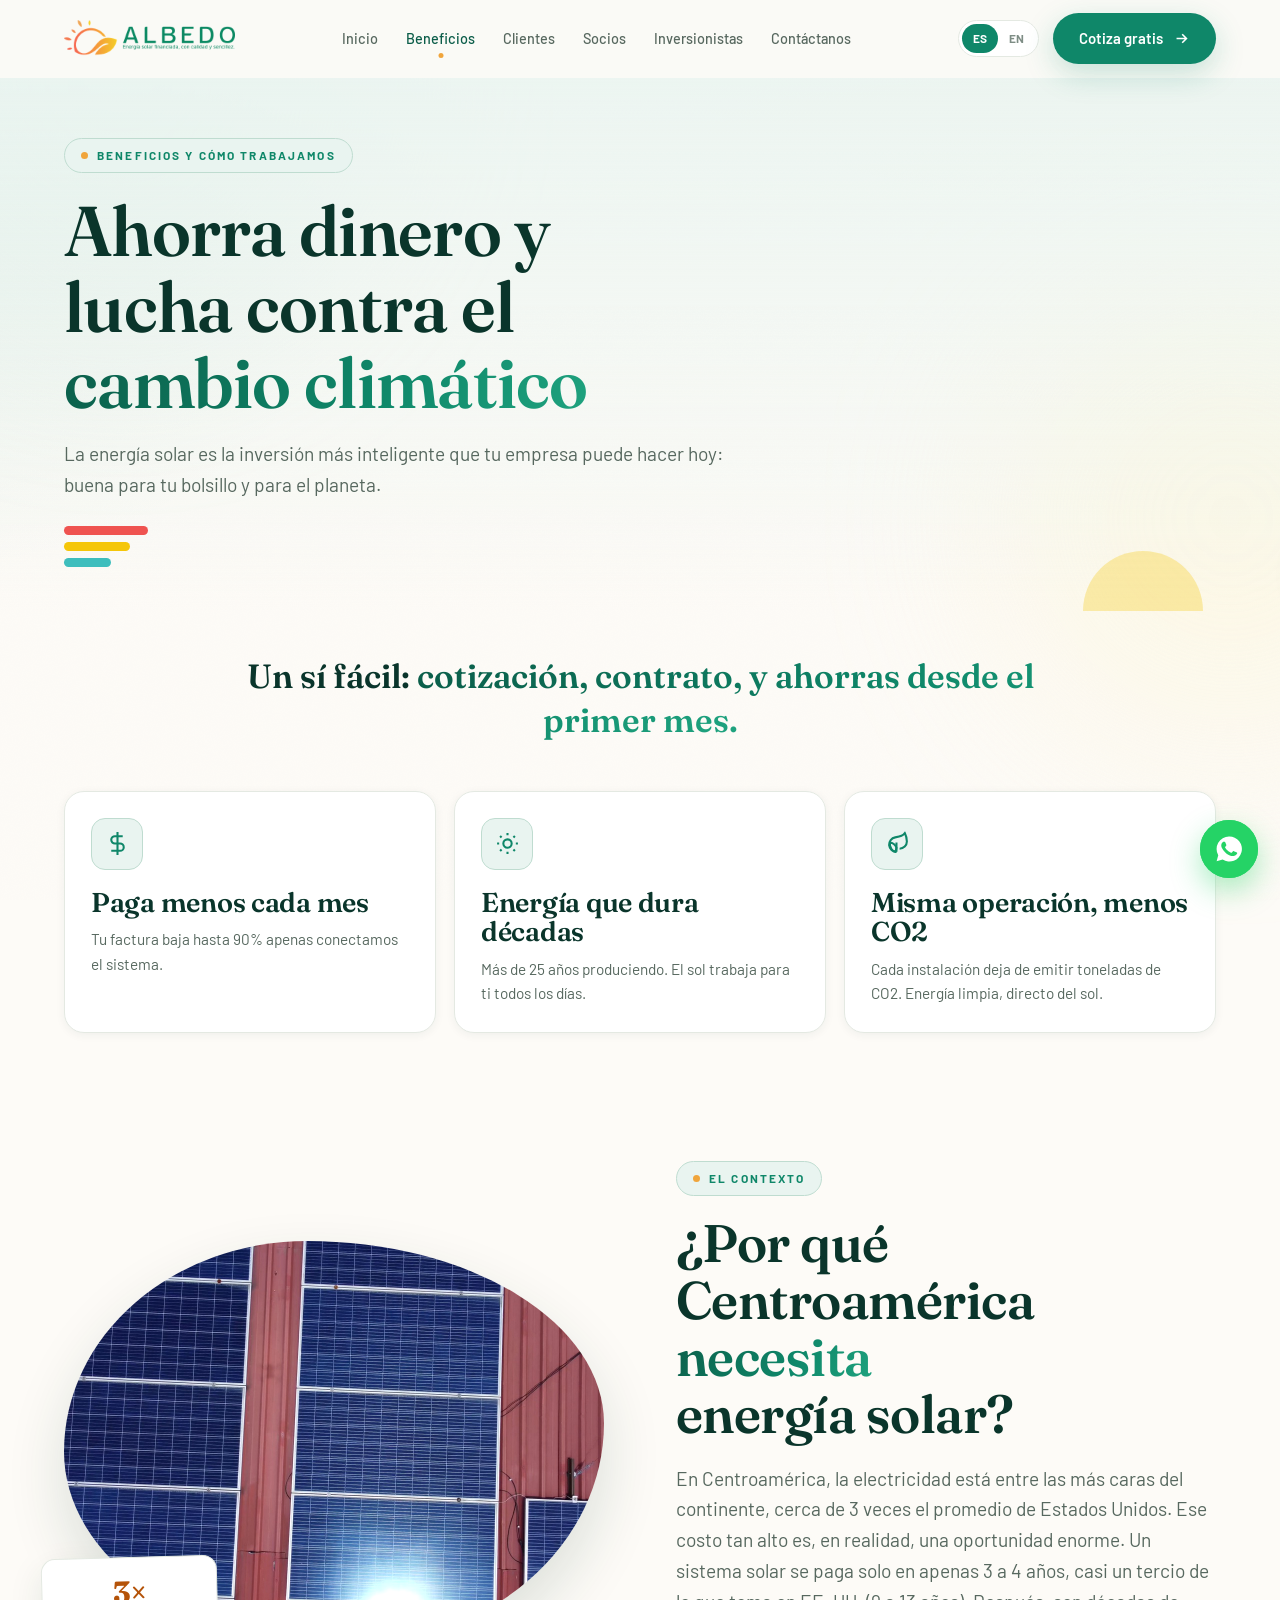
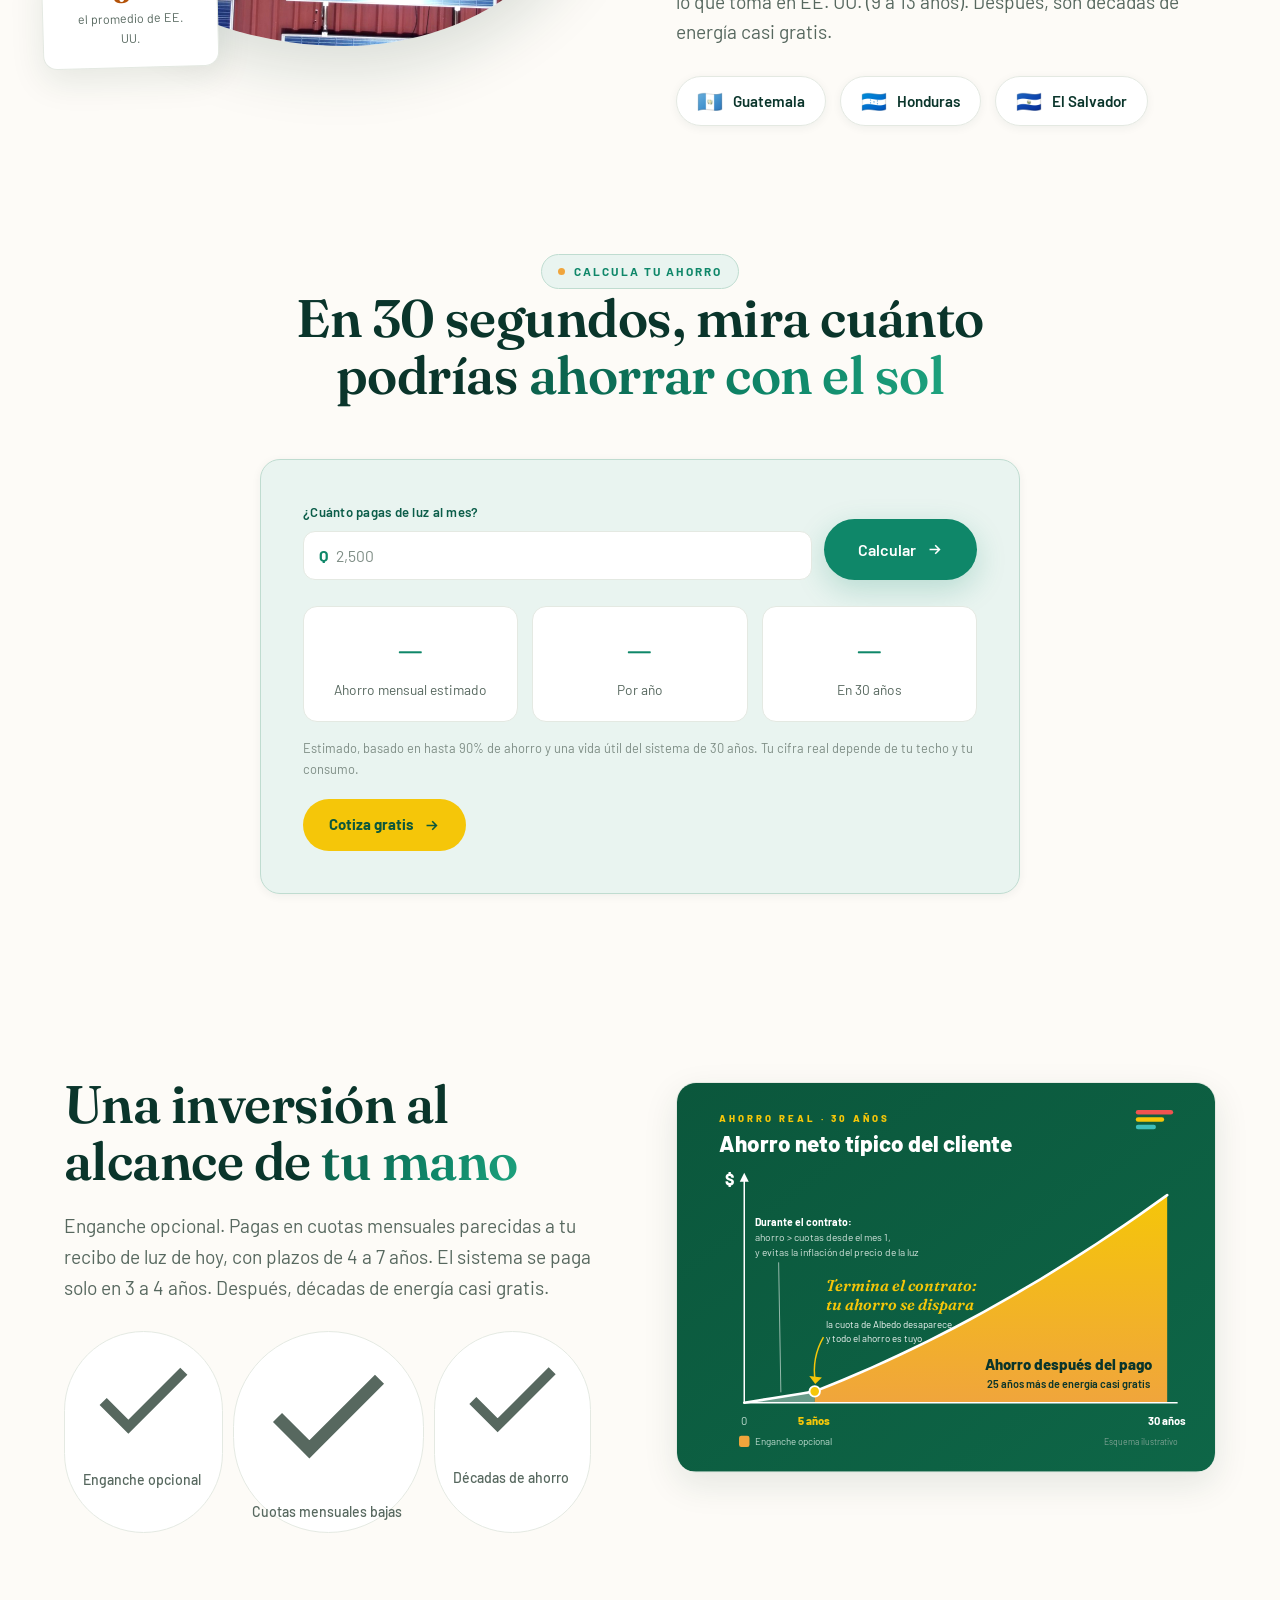
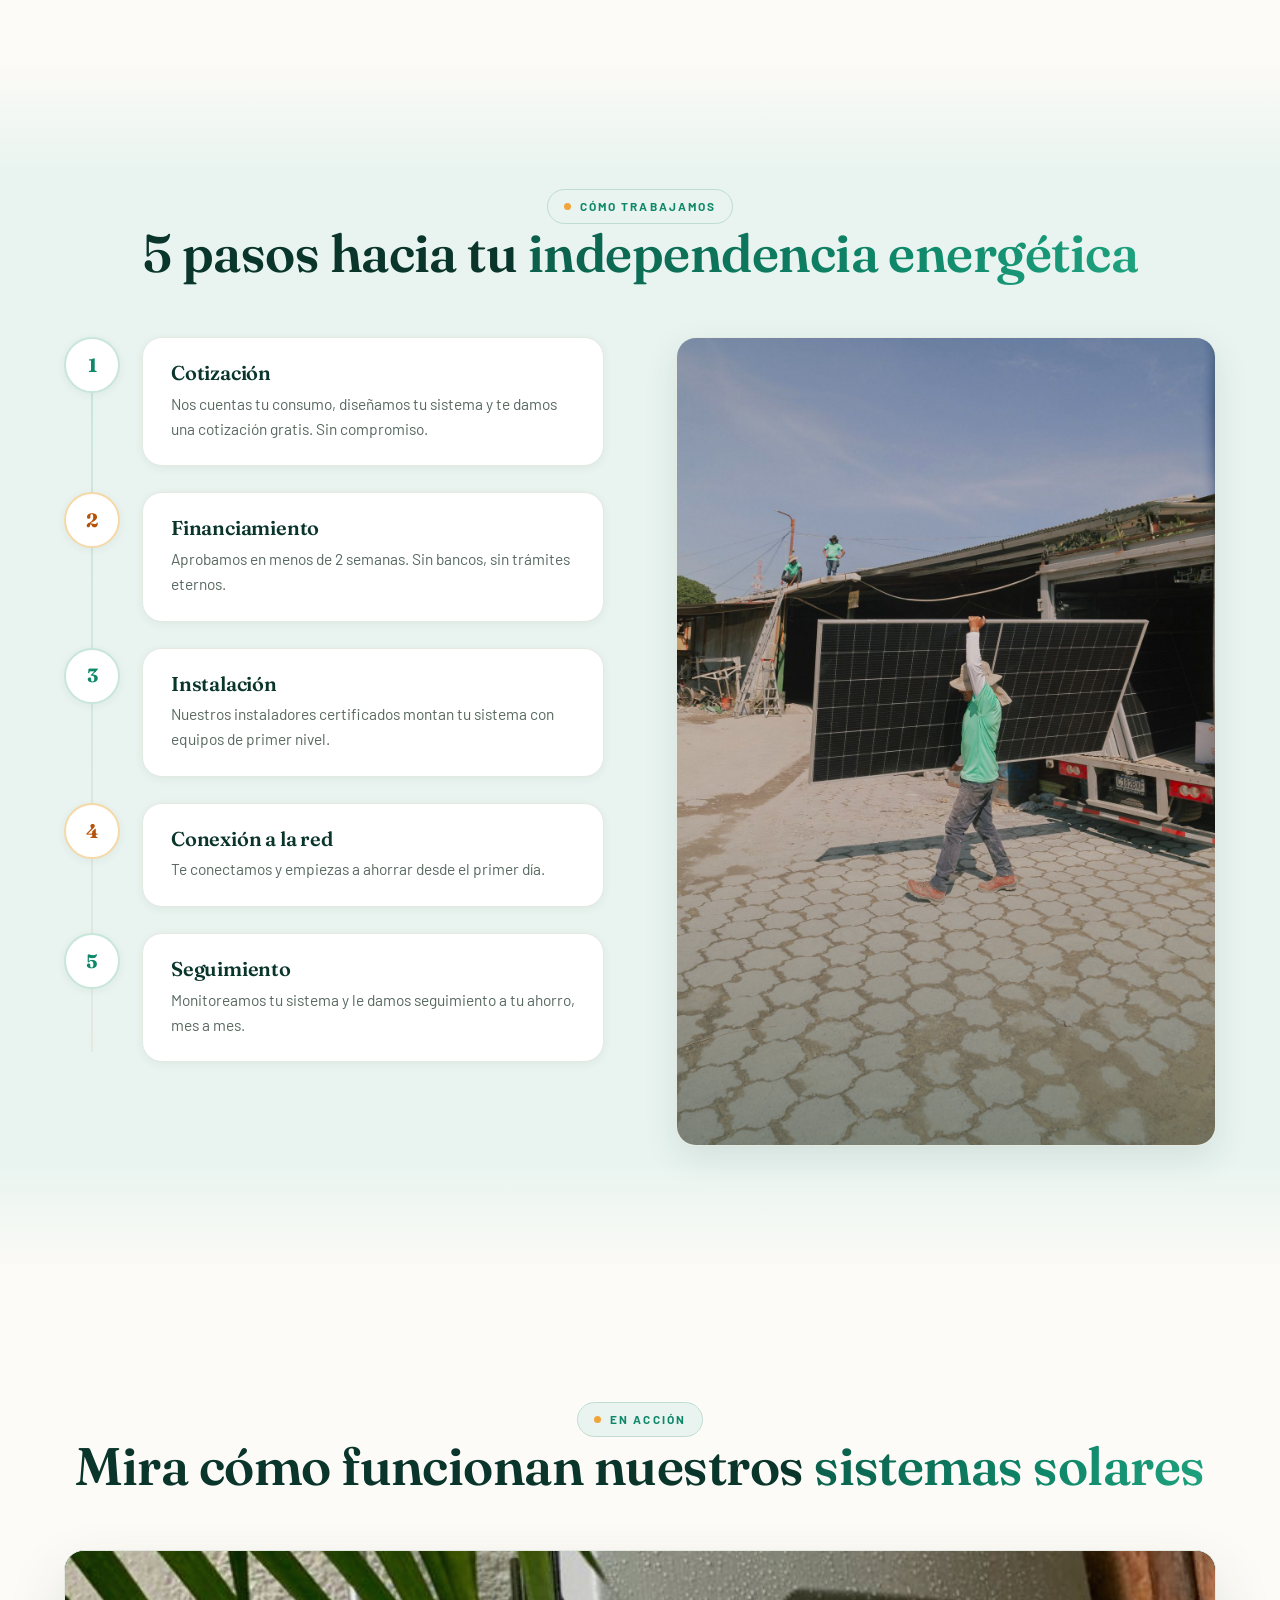
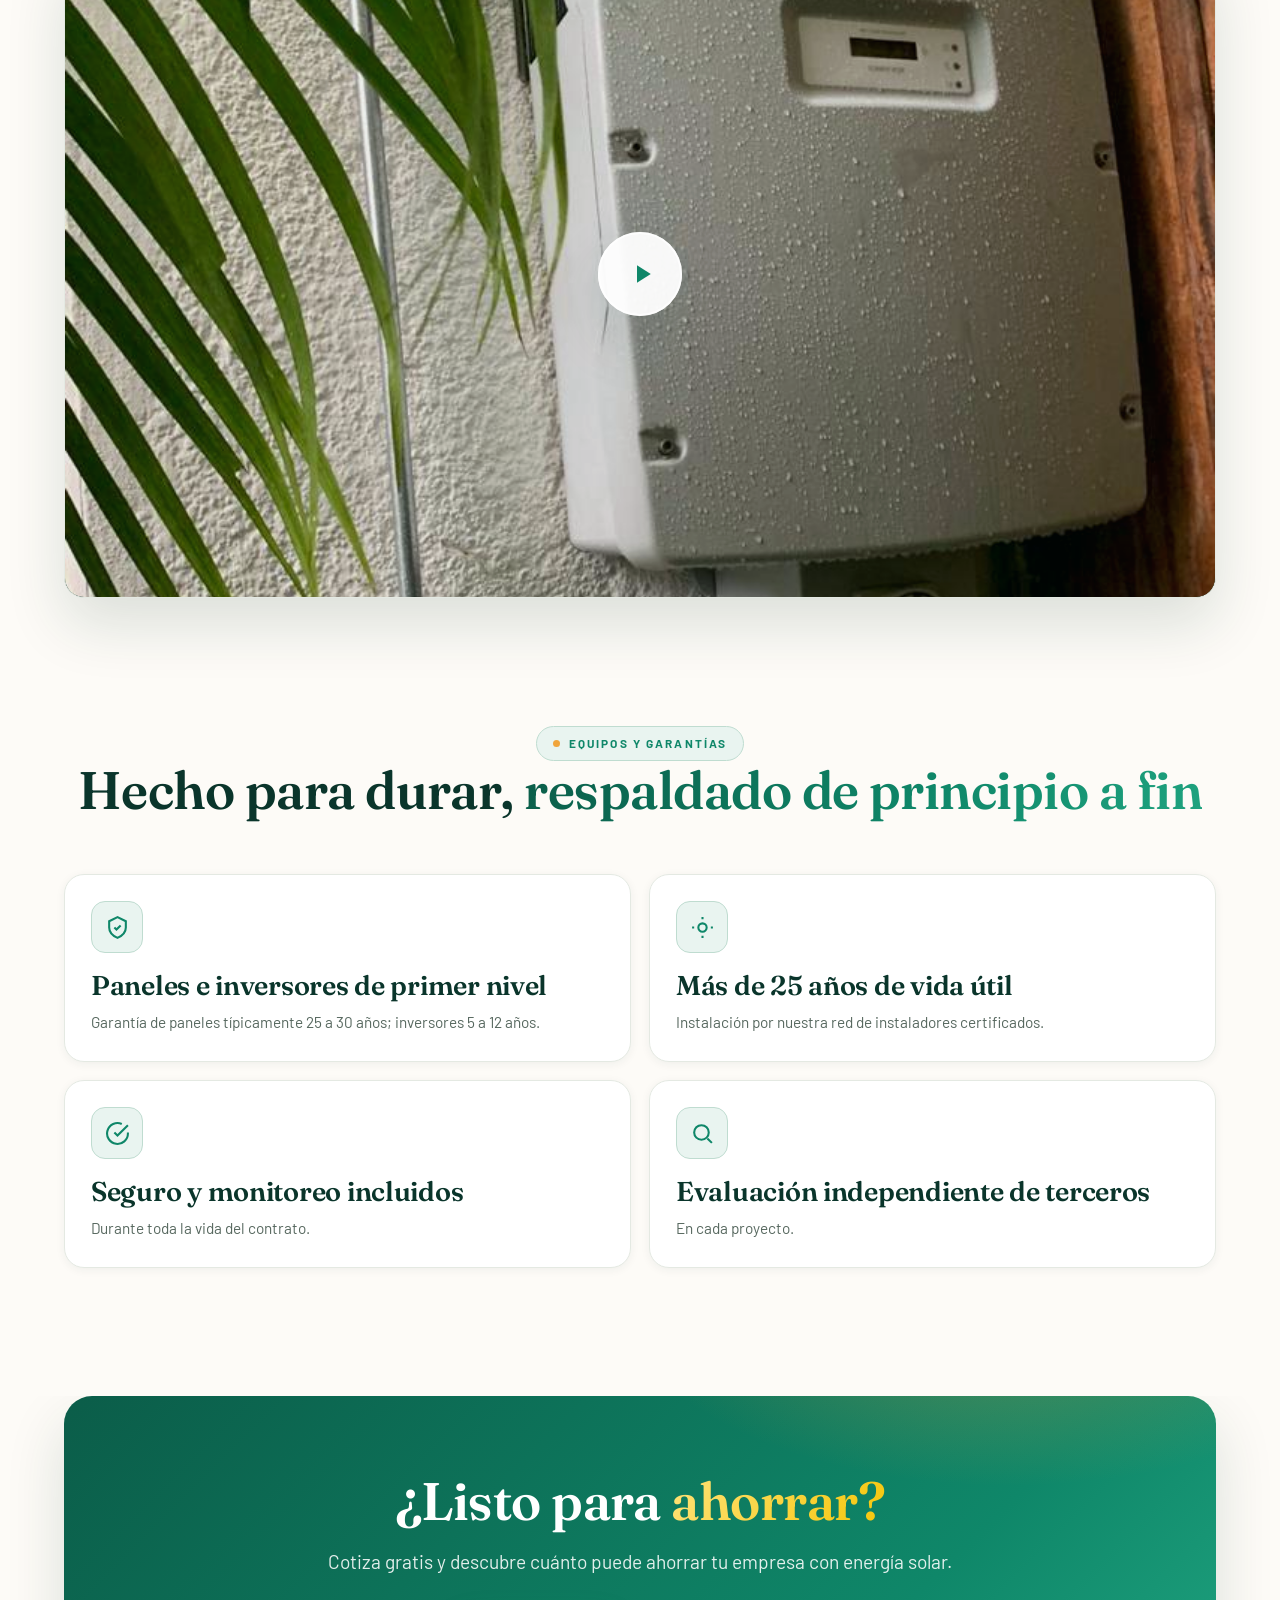
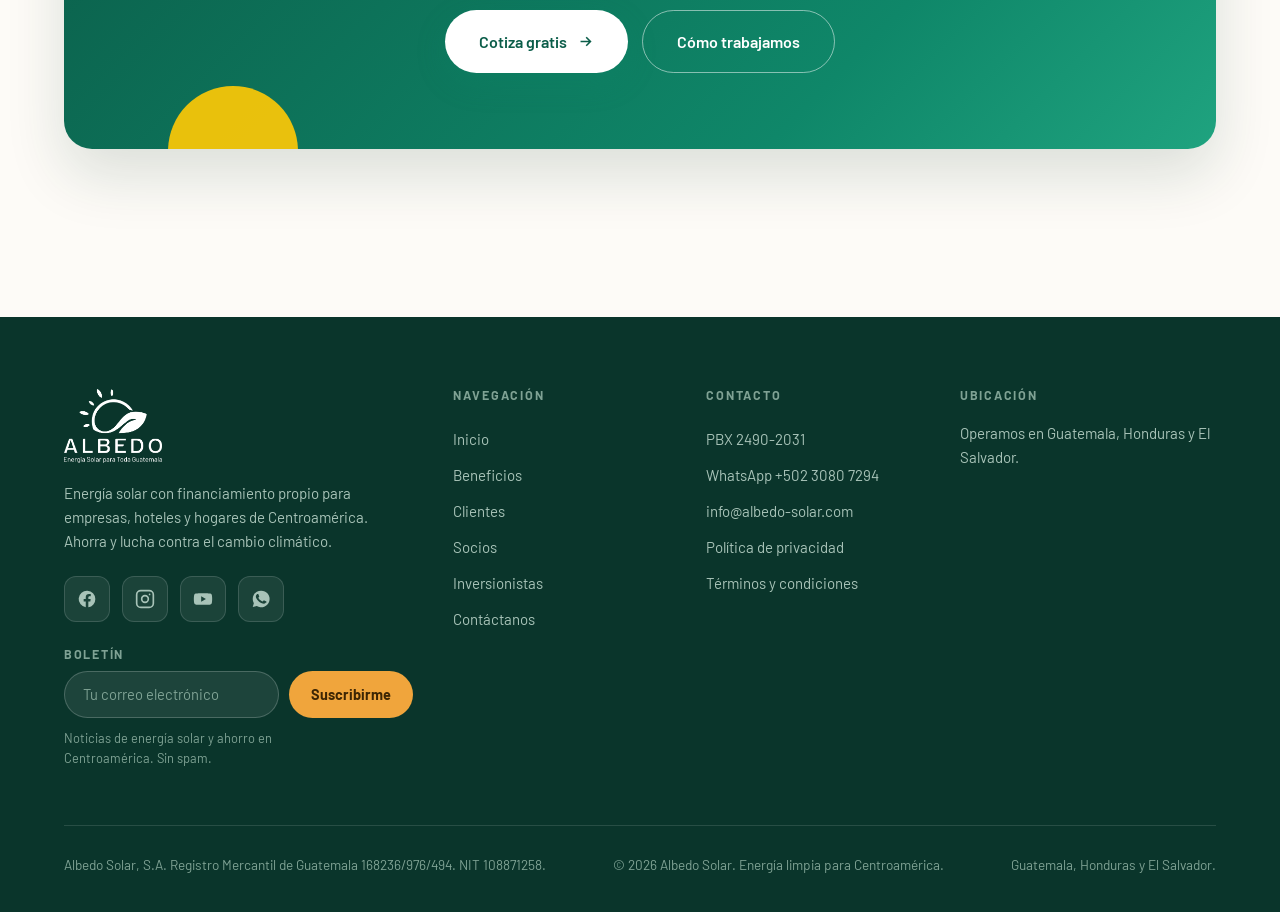
==== commit a439b657: "Add files via upload" ====
--- a/beneficios.html
+++ b/beneficios.html
@@ -11,7 +11,7 @@
 <link rel="alternate" hreflang="es" href="https://albedo-solar.com/beneficios.html" />
 <link rel="alternate" hreflang="en" href="https://albedo-solar.com/beneficios.html?lang=en" />
 <link rel="alternate" hreflang="x-default" href="https://albedo-solar.com/beneficios.html" />
-<link rel="stylesheet" href="assets/css/styles.css?v=4" />
+<link rel="stylesheet" href="assets/css/styles.css?v=5" />
 </head>
 <body>
 
@@ -178,37 +178,35 @@
   <g transform="translate(614,36)">
     <rect width="50" height="6" rx="3" fill="#EF5350"/><rect y="10" width="38" height="6" rx="3" fill="#F5C609"/><rect y="20" width="27" height="6" rx="3" fill="#3EBEBD"/>
   </g>
-  <text x="56" y="92" font-family="Fraunces, Georgia, serif" font-size="29" font-weight="600" fill="#FFFFFF" data-en="Typical client net savings">Ahorro neto típico del cliente</text>
-
-  <path d="M 90 428 90.0 428.0 L 108.9 420.8 L 127.7 413.5 L 146.6 406.3 L 165.5 399.1 L 184.3 391.9 L 184.3 428 Z" fill="#FFFFFF" opacity="0.38"/>
-  <path d="M 184.3 428 184.3 391.9 L 203.2 387.6 L 222.1 383.0 L 240.9 378.2 L 259.8 373.1 L 278.7 367.6 L 297.5 361.8 L 316.4 355.7 L 335.3 349.1 L 354.1 342.2 L 373.0 334.8 L 391.9 327.0 L 410.7 318.7 L 429.6 309.9 L 448.5 300.5 L 467.3 290.6 L 486.2 280.0 L 505.1 268.8 L 523.9 256.9 L 542.8 244.2 L 561.7 230.8 L 580.5 216.5 L 599.4 201.3 L 618.3 185.3 L 637.1 168.2 L 656.0 150.0 L 656 428 Z" fill="url(#abGold)"/>
-  <path d="M 90.0 428.0 L 108.9 420.8 L 127.7 413.5 L 146.6 406.3 L 165.5 399.1 L 184.3 391.9 L 203.2 387.6 L 222.1 383.0 L 240.9 378.2 L 259.8 373.1 L 278.7 367.6 L 297.5 361.8 L 316.4 355.7 L 335.3 349.1 L 354.1 342.2 L 373.0 334.8 L 391.9 327.0 L 410.7 318.7 L 429.6 309.9 L 448.5 300.5 L 467.3 290.6 L 486.2 280.0 L 505.1 268.8 L 523.9 256.9 L 542.8 244.2 L 561.7 230.8 L 580.5 216.5 L 599.4 201.3 L 618.3 185.3 L 637.1 168.2 L 656.0 150.0" fill="none" stroke="#FFFFFF" stroke-width="3.5" stroke-linecap="round" stroke-linejoin="round"/>
-  <line x1="184.3" y1="428" x2="184.3" y2="391.9" stroke="#FFFFFF" stroke-width="1.5" stroke-dasharray="5 5" opacity="0.7"/>
-  <line x1="95" y1="417" x2="179" y2="417" stroke="#F5C609" stroke-width="2"/>
-  <path d="M 103 413 L 94 417 L 103 421 Z" fill="#F5C609"/>
-  <path d="M 171 413 L 180 417 L 171 421 Z" fill="#F5C609"/>
-  <circle cx="184.3" cy="391.9" r="7" fill="#F5C609" stroke="#FFFFFF" stroke-width="2.5"/>
+  <text x="56" y="92" font-family="Barlow, sans-serif" font-size="30" font-weight="800" fill="#FFFFFF" data-en="Typical client net savings">Ahorro neto típico del cliente</text>
+
+  <path d="M 90 428 90.0 428.0 L 108.9 424.9 L 127.7 421.9 L 146.6 418.8 L 165.5 415.8 L 184.3 412.7 L 184.3 428 Z" fill="#FFFFFF" opacity="0.38"/>
+  <path d="M 184.3 428 184.3 412.7 L 203.2 405.2 L 222.1 397.5 L 240.9 389.5 L 259.8 381.2 L 278.7 372.7 L 297.5 364.0 L 316.4 355.0 L 335.3 345.7 L 354.1 336.2 L 373.0 326.5 L 391.9 316.5 L 410.7 306.2 L 429.6 295.7 L 448.5 284.9 L 467.3 273.9 L 486.2 262.7 L 505.1 251.2 L 523.9 239.4 L 542.8 227.4 L 561.7 215.1 L 580.5 202.6 L 599.4 189.8 L 618.3 176.8 L 637.1 163.5 L 656.0 150.0 L 656 428 Z" fill="url(#abGold)"/>
+  <path d="M 90.0 428.0 L 108.9 424.9 L 127.7 421.9 L 146.6 418.8 L 165.5 415.8 L 184.3 412.7 L 203.2 405.2 L 222.1 397.5 L 240.9 389.5 L 259.8 381.2 L 278.7 372.7 L 297.5 364.0 L 316.4 355.0 L 335.3 345.7 L 354.1 336.2 L 373.0 326.5 L 391.9 316.5 L 410.7 306.2 L 429.6 295.7 L 448.5 284.9 L 467.3 273.9 L 486.2 262.7 L 505.1 251.2 L 523.9 239.4 L 542.8 227.4 L 561.7 215.1 L 580.5 202.6 L 599.4 189.8 L 618.3 176.8 L 637.1 163.5 L 656.0 150.0" fill="none" stroke="#FFFFFF" stroke-width="3.5" stroke-linecap="round" stroke-linejoin="round"/>
+  <circle cx="184.3" cy="412.7" r="7" fill="#F5C609" stroke="#FFFFFF" stroke-width="2.5"/>
 
   <line x1="90" y1="428" x2="670" y2="428" stroke="#FFFFFF" stroke-width="2"/>
   <line x1="90" y1="428" x2="90" y2="124" stroke="#FFFFFF" stroke-width="2"/>
   <path d="M 84 132 L 90 120 L 96 132 Z" fill="#FFFFFF"/>
   <text x="64" y="138" font-family="Barlow, sans-serif" font-size="22" font-weight="800" fill="#FFFFFF">$</text>
 
-  <!-- during-contract block -->
-  <text x="104" y="226" font-family="Barlow, sans-serif" font-size="14" font-weight="700" fill="#FFFFFF" data-en="During the contract:">Durante el contrato:</text>
-  <text x="104" y="246" font-family="Barlow, sans-serif" font-size="13.5" fill="#D7E6DF" data-en="savings &amp;gt; payments from month 1,">ahorro &gt; cuotas desde el mes 1,</text>
-  <text x="104" y="265" font-family="Barlow, sans-serif" font-size="13.5" fill="#D7E6DF" data-en="and you avoid electricity price inflation">y evitas la inflación del precio de la luz</text>
-  <line x1="150" y1="274" x2="139" y2="402" stroke="#D7E6DF" stroke-width="1.2" opacity="0.75"/>
-
-  <!-- kink annotation -->
-  <text x="208" y="288" font-family="Fraunces, Georgia, serif" font-size="21" font-weight="600" font-style="italic" fill="#F5C609" data-en="The contract ends:">Termina el contrato:</text>
-  <text x="208" y="314" font-family="Fraunces, Georgia, serif" font-size="21" font-weight="600" font-style="italic" fill="#F5C609" data-en="your savings take off">tu ahorro se dispara</text>
-  <path d="M 218 324 Q 200 352 189 380" fill="none" stroke="#F5C609" stroke-width="2"/>
-  <path d="M 181 372 L 187 383 L 197 376 Z" fill="#F5C609"/>
+  <!-- during contract -->
+  <text x="104" y="192" font-family="Barlow, sans-serif" font-size="14" font-weight="700" fill="#FFFFFF" data-en="During the contract:">Durante el contrato:</text>
+  <text x="104" y="212" font-family="Barlow, sans-serif" font-size="13.5" fill="#D7E6DF" data-en="savings &amp;gt; payments from month 1,">ahorro &gt; cuotas desde el mes 1,</text>
+  <text x="104" y="231" font-family="Barlow, sans-serif" font-size="13.5" fill="#D7E6DF" data-en="and you avoid electricity price inflation">y evitas la inflación del precio de la luz</text>
+  <line x1="136" y1="240" x2="139" y2="414" stroke="#D7E6DF" stroke-width="1.2" opacity="0.75"/>
+
+  <!-- the jump -->
+  <text x="200" y="278" font-family="Fraunces, Georgia, serif" font-size="21" font-weight="600" font-style="italic" fill="#F5C609" data-en="The contract ends:">Termina el contrato:</text>
+  <text x="200" y="304" font-family="Fraunces, Georgia, serif" font-size="21" font-weight="600" font-style="italic" fill="#F5C609" data-en="your savings take off">tu ahorro se dispara</text>
+  <text x="200" y="328" font-family="Barlow, sans-serif" font-size="13" fill="#FFFFFF" opacity="0.95" data-en="Albedo payments stop; the whole">la cuota de Albedo desaparece</text>
+  <text x="200" y="346" font-family="Barlow, sans-serif" font-size="13" fill="#FFFFFF" opacity="0.95" data-en="bill is yours to keep">y todo el ahorro es tuyo</text>
+  <path d="M 196 340 Q 180 368 185 399" fill="none" stroke="#F5C609" stroke-width="2"/>
+  <path d="M 177 392 L 185 403 L 194 394 Z" fill="#F5C609"/>
 
   <!-- after repayment -->
-  <text x="505" y="370" text-anchor="middle" font-family="Fraunces, Georgia, serif" font-size="21" font-weight="600" fill="#0A352B" data-en="Savings after repayment">Ahorro después del pago</text>
-  <text x="505" y="396" text-anchor="middle" font-family="Barlow, sans-serif" font-size="14.5" font-weight="600" fill="#0A352B" data-en="25 more years of near-free energy">25 años más de energía casi gratis</text>
+  <text x="524" y="384" text-anchor="middle" font-family="Barlow, sans-serif" font-size="20" font-weight="800" fill="#0A352B" data-en="Savings after repayment">Ahorro después del pago</text>
+  <text x="524" y="408" text-anchor="middle" font-family="Barlow, sans-serif" font-size="14.5" font-weight="600" fill="#0A352B" data-en="25 more years of near-free energy">25 años más de energía casi gratis</text>
 
   <text x="90" y="458" text-anchor="middle" font-family="Barlow, sans-serif" font-size="15" fill="#BFDCD0">0</text>
   <text x="184" y="458" text-anchor="middle" font-family="Barlow, sans-serif" font-size="15" font-weight="800" fill="#F5C609" data-en="5 years">5 años</text>
@@ -394,7 +392,7 @@
   <a class="btn btn--ghost" href="beneficios.html#estimador" data-en="See your savings">Calcula tu ahorro</a>
 </div>
 
-<script src="assets/js/config.js?v=4"></script>
-<script src="assets/js/main.js?v=4"></script>
+<script src="assets/js/config.js?v=5"></script>
+<script src="assets/js/main.js?v=5"></script>
 </body>
 </html>
--- a/assets/css/styles.css
+++ b/assets/css/styles.css
@@ -697,3 +697,33 @@
 .page-hero { background: linear-gradient(180deg, var(--tint) 0%, rgba(233,244,240,0) 100%); }
 
 @media (max-width: 680px) { .tricolor { margin-top: 20px; } .cta-box .halfsun { width: 90px; height: 45px; } }
+
+
+/* ==========================================================================
+   Editorial warmth pass — texture, tilt, photo grade
+   ========================================================================== */
+
+/* film grain (very subtle) */
+.bg-field::after {
+  content: ""; position: absolute; inset: 0; opacity: .4; pointer-events: none;
+  background-image: url("data:image/svg+xml,%3Csvg xmlns='http://www.w3.org/2000/svg' width='160' height='160'%3E%3Cfilter id='n'%3E%3CfeTurbulence type='fractalNoise' baseFrequency='0.9' numOctaves='2'/%3E%3CfeColorMatrix values='0 0 0 0 0.55 0 0 0 0 0.5 0 0 0 0 0.42 0 0 0 0.05 0'/%3E%3C/filter%3E%3Crect width='160' height='160' filter='url(%23n)'/%3E%3C/svg%3E");
+}
+
+/* warm photo grade, consistent across the site */
+.card-media img, .frame img, .tst-photo img, .video-wrap .poster, .hero-bg img { filter: saturate(1.07) contrast(1.02); }
+
+/* hand-placed feel */
+.tst:nth-child(odd) { transform: rotate(-0.6deg); }
+.tst:nth-child(even) { transform: rotate(0.5deg); }
+.tst:hover { transform: rotate(0deg) translateY(-5px); }
+.glow-chip { transform: rotate(-1.6deg); }
+.split.rev .glow-chip { transform: rotate(1.4deg); }
+
+/* typographic confidence */
+h1, h2 { text-wrap: balance; }
+h2 { font-size: clamp(2rem, 4.4vw, 3.3rem); }
+.lead { text-wrap: pretty; }
+
+/* stat band: middle stat goes warm */
+.stat-row .stat:nth-child(2)::before { background: var(--grad-solar); }
+.stat-row .stat:nth-child(2) .num { color: var(--orange-dark); }
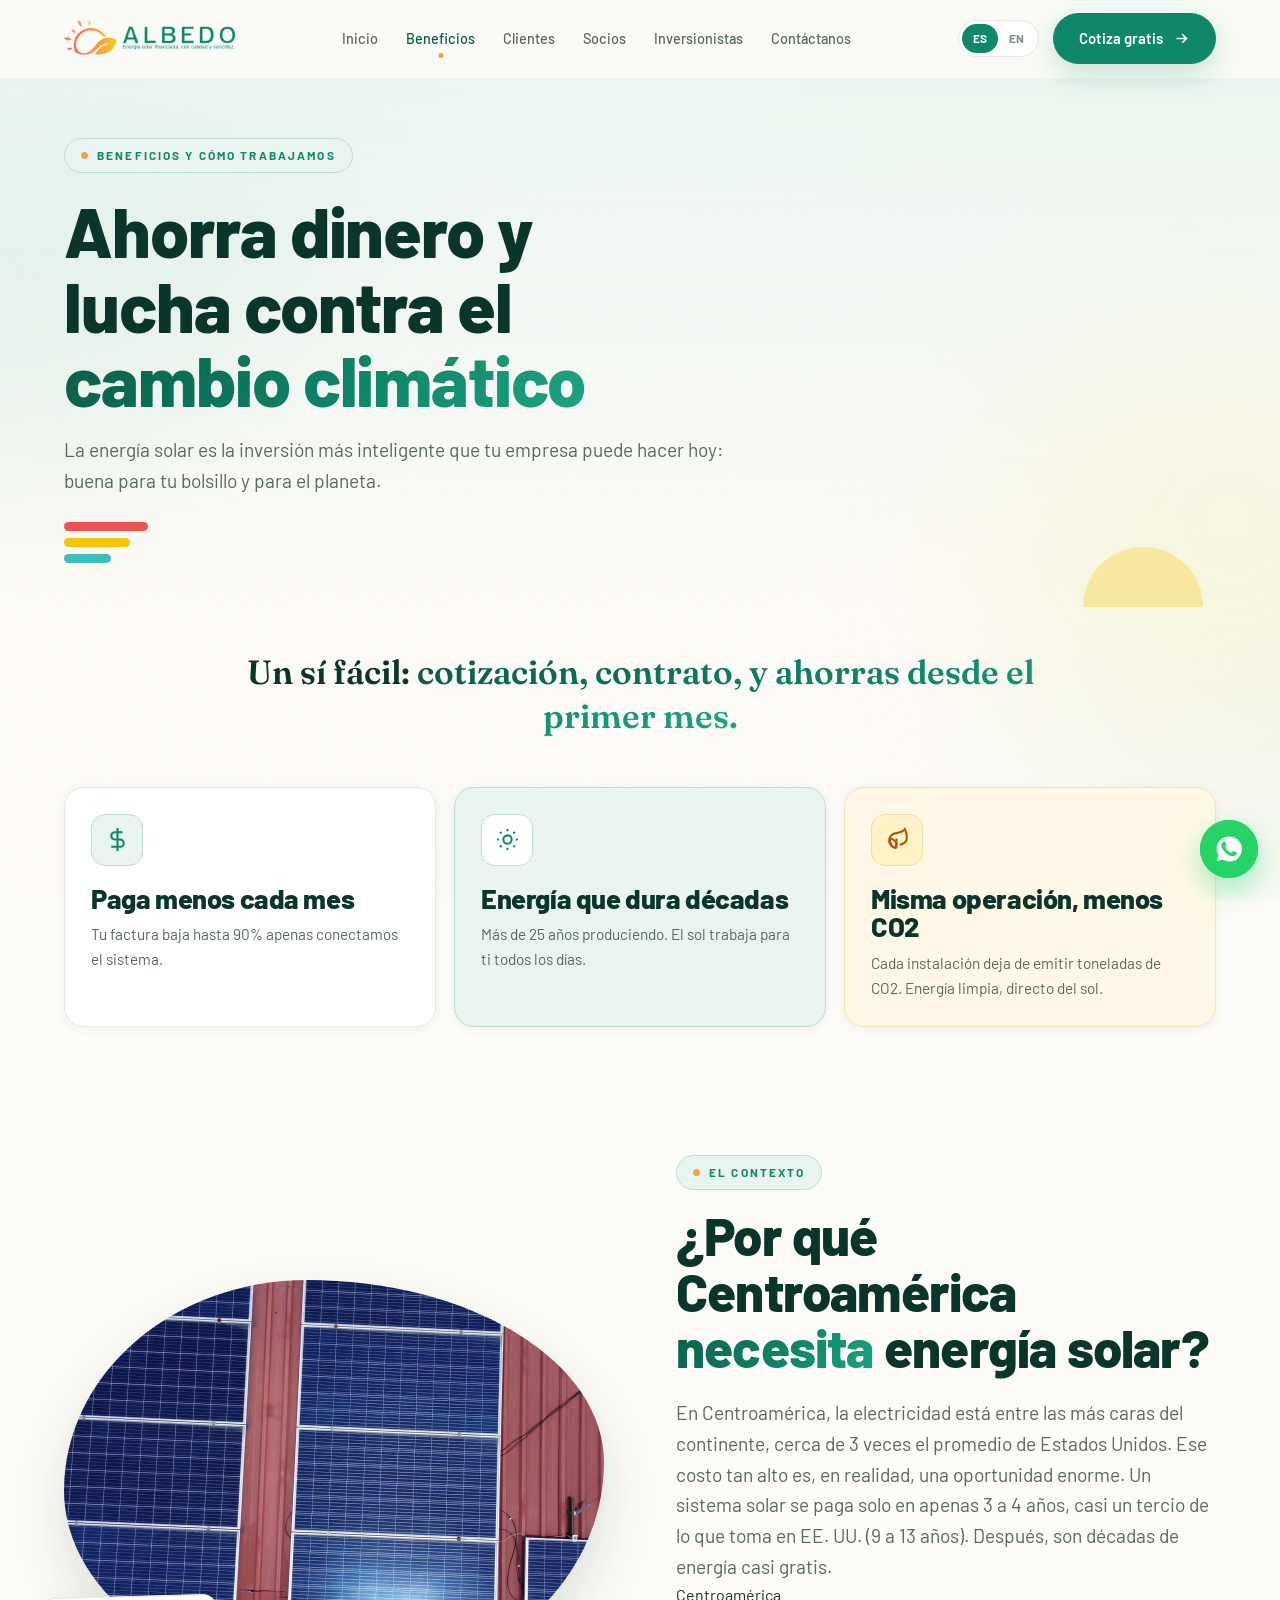
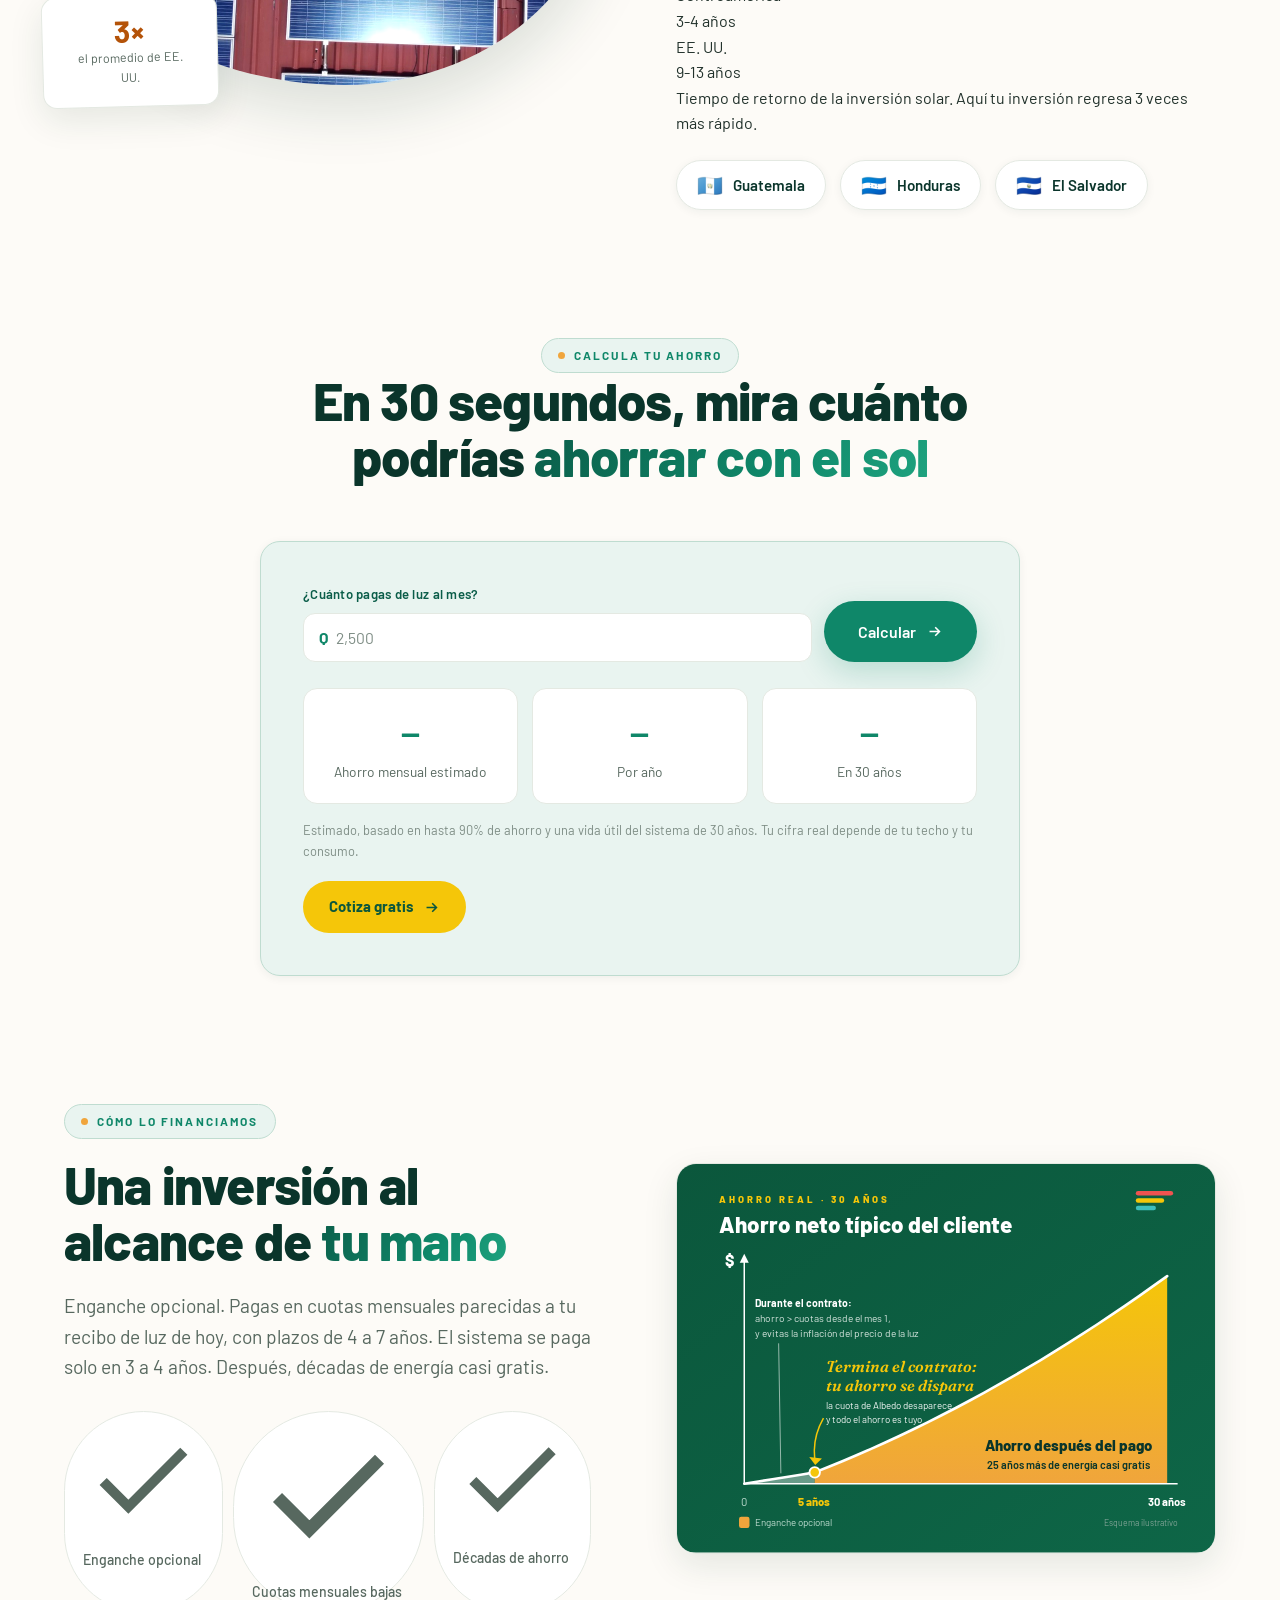
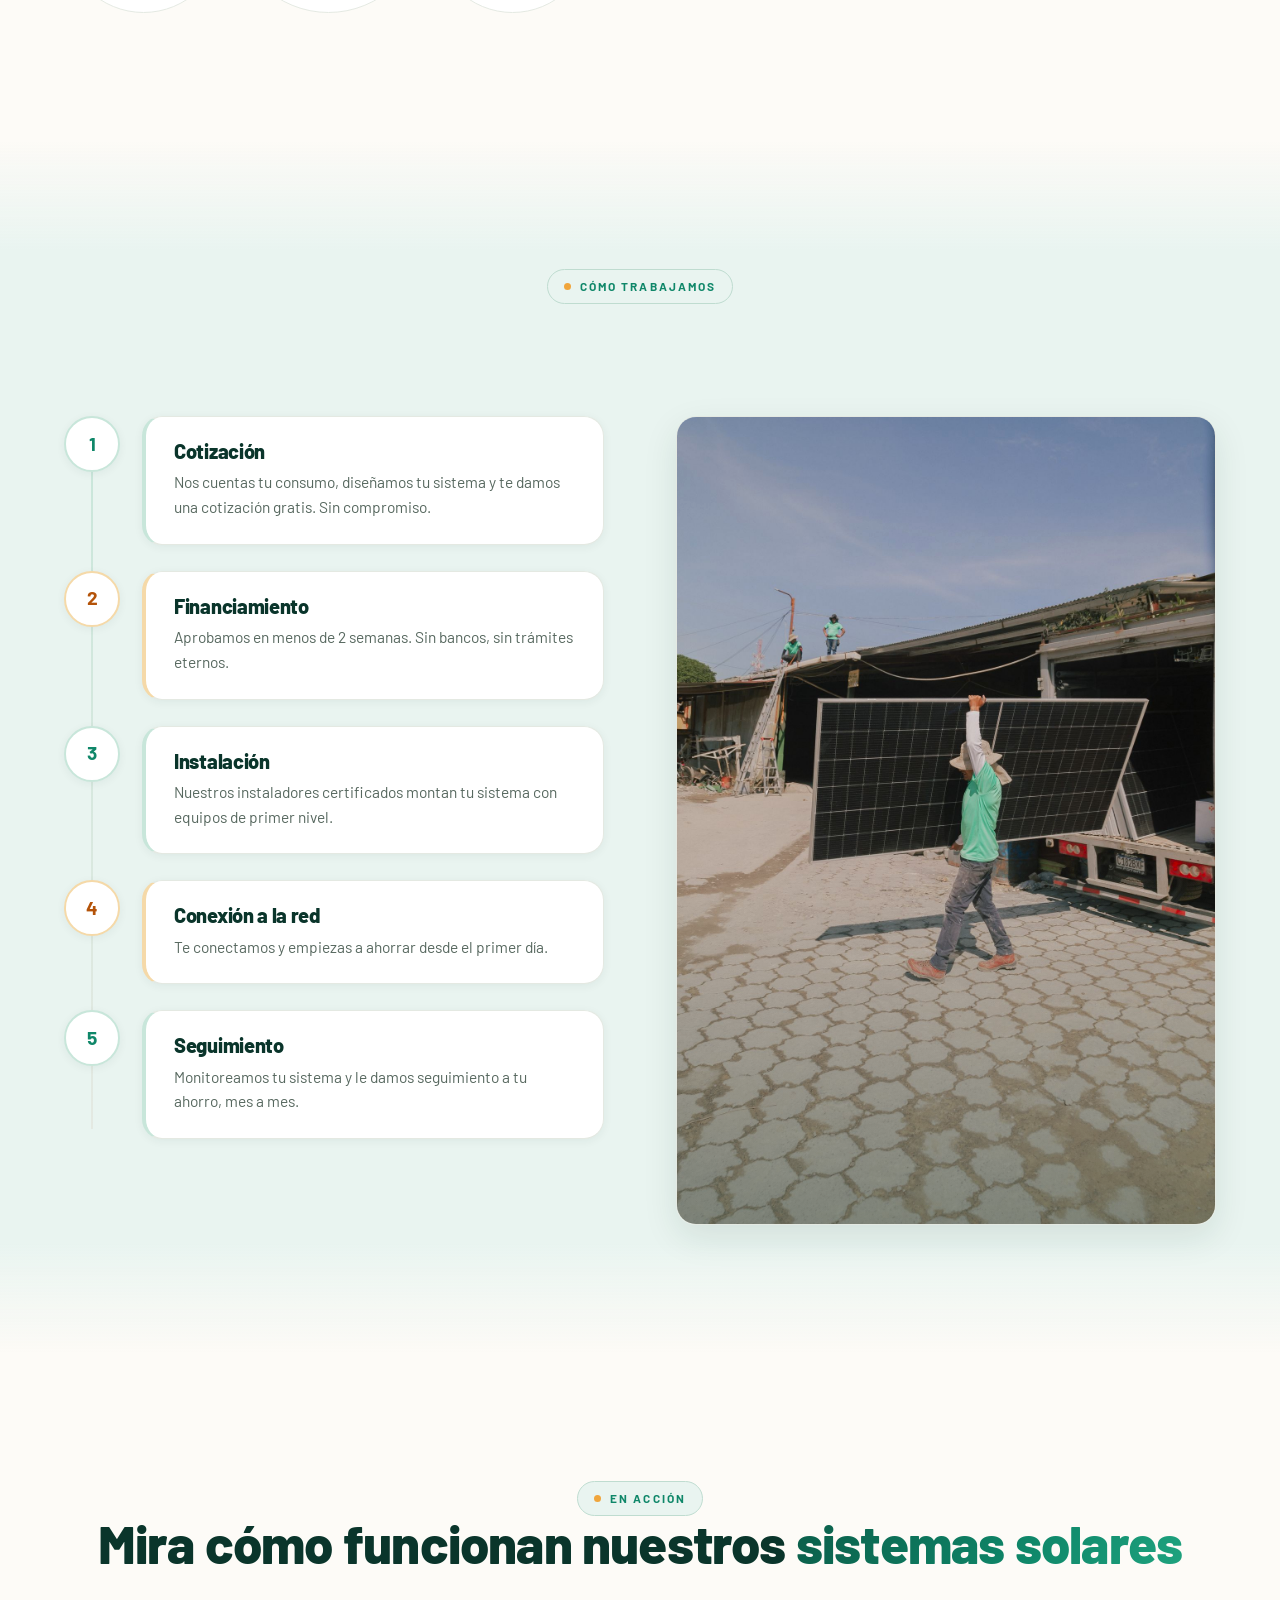
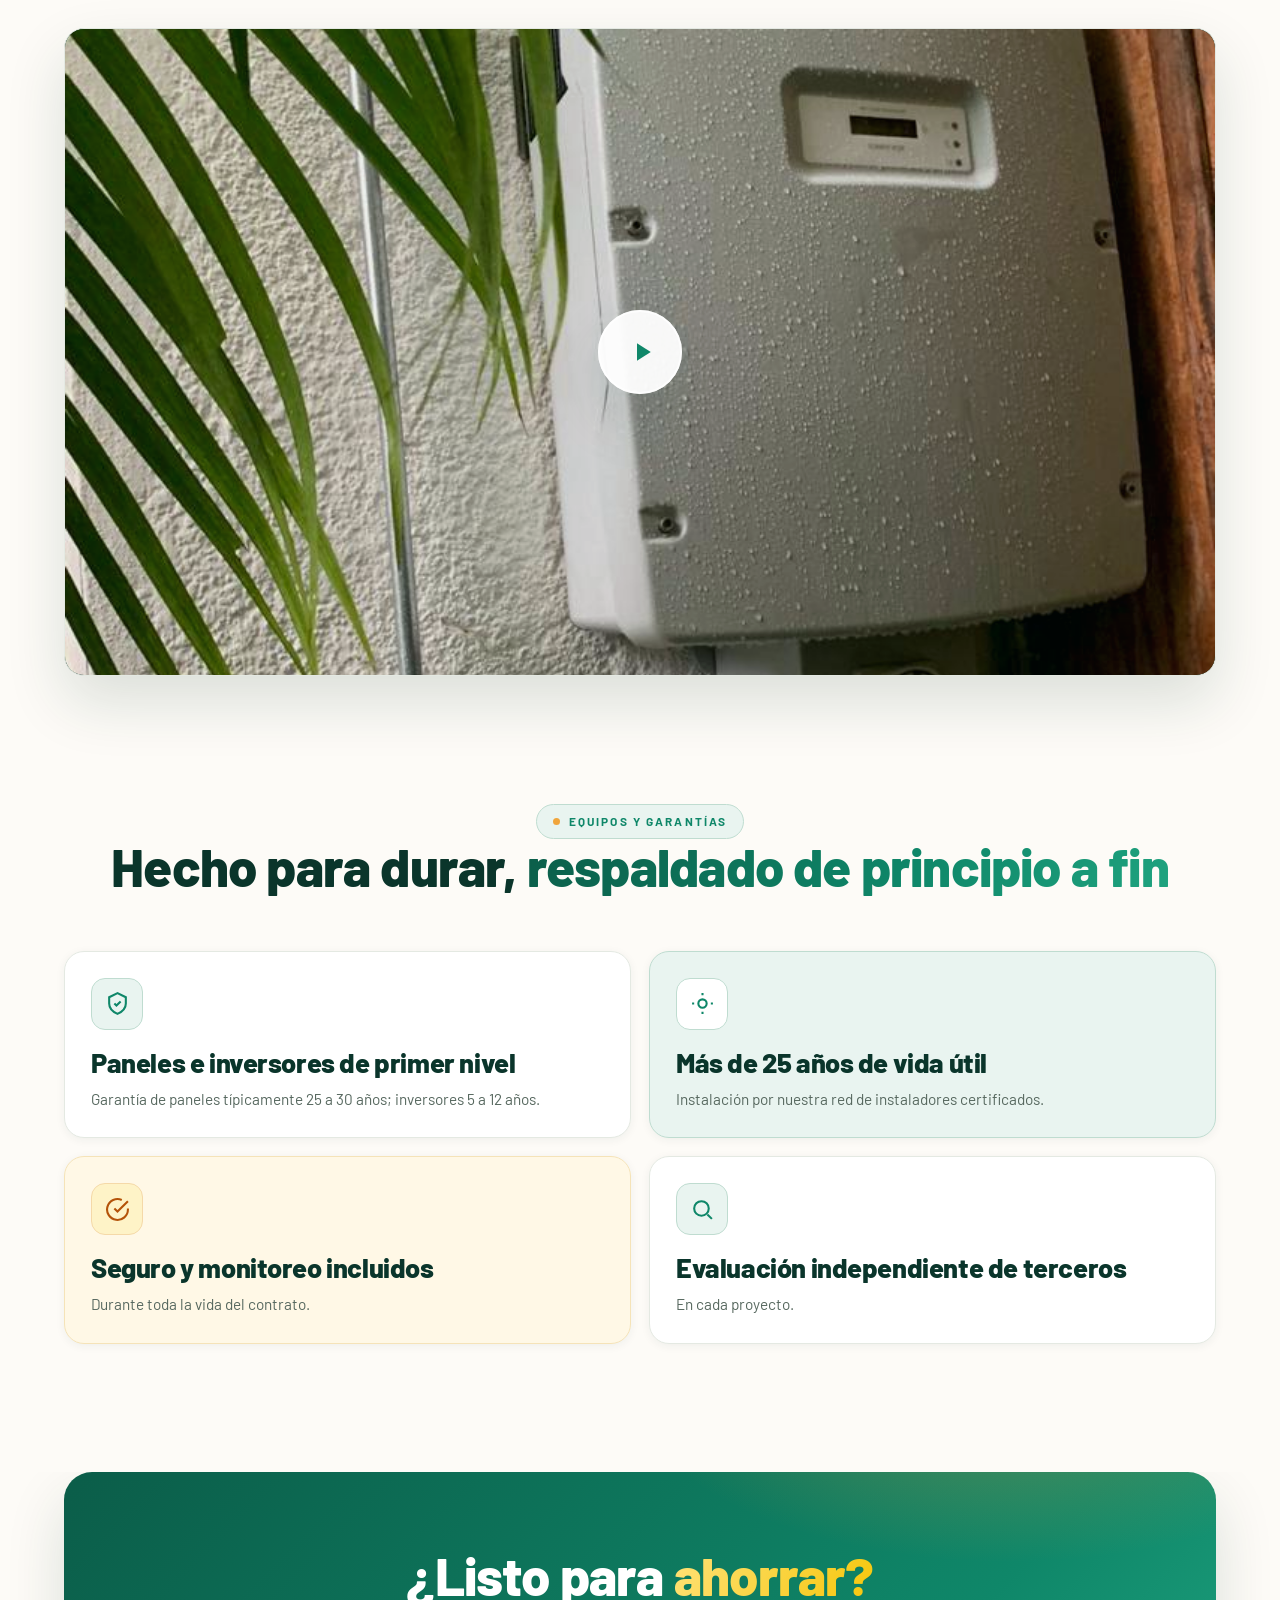
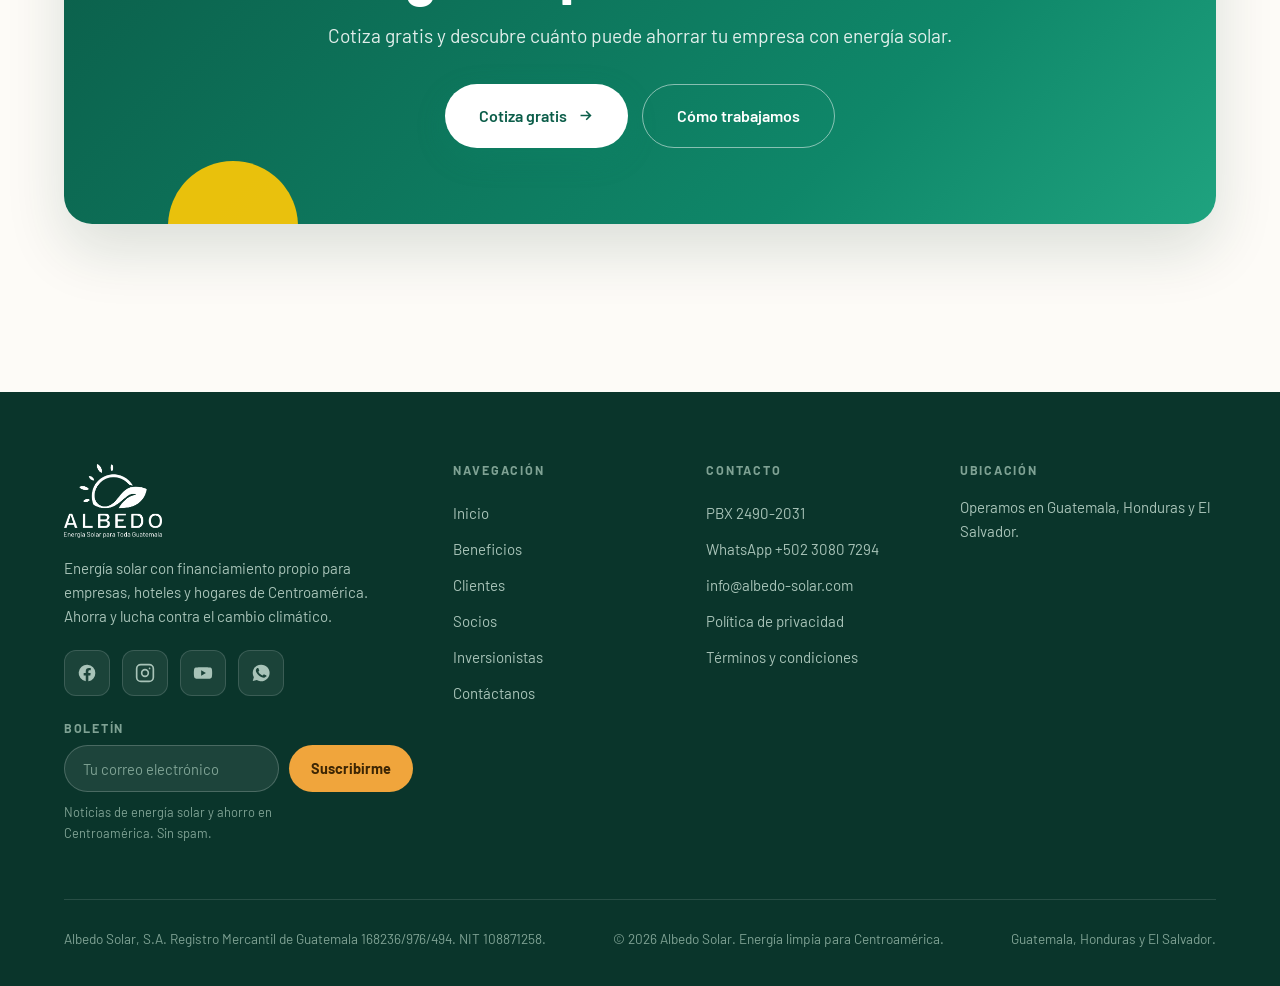
==== commit 80b3ffba: "Add files via upload" ====
--- a/beneficios.html
+++ b/beneficios.html
@@ -11,7 +11,7 @@
 <link rel="alternate" hreflang="es" href="https://albedo-solar.com/beneficios.html" />
 <link rel="alternate" hreflang="en" href="https://albedo-solar.com/beneficios.html?lang=en" />
 <link rel="alternate" hreflang="x-default" href="https://albedo-solar.com/beneficios.html" />
-<link rel="stylesheet" href="assets/css/styles.css?v=5" />
+<link rel="stylesheet" href="assets/css/styles.css?v=6" />
 </head>
 <body>
 
@@ -108,7 +108,19 @@
         <span class="eyebrow" data-reveal data-en="The context">El contexto</span>
         <h2 data-reveal data-delay="1" data-en="Why Central America needs solar" style="margin:18px 0 22px">¿Por qué Centroamérica <span class="gradient-text">necesita</span> energía solar?</h2>
         <p class="lead" data-reveal data-delay="2" data-en="In Central America, electricity is among the most expensive on the continent, close to 3 times the US average. That high cost is actually a huge opportunity. A solar system pays for itself in just 3 to 4 years, about a third of the time it takes in the US (9 to 13 years). After that, it’s decades of near-free energy.">En Centroamérica, la electricidad está entre las más caras del continente, cerca de 3 veces el promedio de Estados Unidos. Ese costo tan alto es, en realidad, una oportunidad enorme. Un sistema solar se paga solo en apenas 3 a 4 años, casi un tercio de lo que toma en EE. UU. (9 a 13 años). Después, son décadas de energía casi gratis.</p>
-        <div class="region" style="margin-top:28px;justify-content:flex-start" data-reveal data-delay="3">
+
+        <div class="payback" data-reveal data-delay="3">
+          <div class="pbk win">
+            <div class="lbl" data-en="Central America">Centroamérica</div>
+            <div class="track"><div class="bar" data-en="3-4 years">3-4 años</div></div>
+          </div>
+          <div class="pbk lose">
+            <div class="lbl" data-en="USA">EE. UU.</div>
+            <div class="track"><div class="bar" data-en="9-13 years">9-13 años</div></div>
+          </div>
+          <p class="pbk-note" data-en="Solar payback time. Your investment returns 3x faster here.">Tiempo de retorno de la inversión solar. Aquí tu inversión regresa 3 veces más rápido.</p>
+        </div>
+        <div class="region" style="margin-top:24px;justify-content:flex-start" data-reveal data-delay="4">
           <span class="flag"><span>🇬🇹</span> Guatemala</span>
           <span class="flag"><span>🇭🇳</span> Honduras</span>
           <span class="flag"><span>🇸🇻</span> El Salvador</span>
@@ -392,7 +404,7 @@
   <a class="btn btn--ghost" href="beneficios.html#estimador" data-en="See your savings">Calcula tu ahorro</a>
 </div>
 
-<script src="assets/js/config.js?v=5"></script>
-<script src="assets/js/main.js?v=5"></script>
+<script src="assets/js/config.js?v=6"></script>
+<script src="assets/js/main.js?v=6"></script>
 </body>
 </html>
--- a/assets/css/styles.css
+++ b/assets/css/styles.css
@@ -57,7 +57,8 @@
 
   --ease:        cubic-bezier(0.22, 1, 0.36, 1);
 
-  --font-display: 'Fraunces', Georgia, serif;
+  --font-display: 'Barlow', 'Inter', system-ui, sans-serif;
+  --font-serif:   'Fraunces', Georgia, serif;
   --font-body:    'Barlow', 'Inter', system-ui, sans-serif;
 }
 
@@ -80,10 +81,11 @@
 .bg-field::before {
   content: ""; position: absolute; inset: 0;
   background:
-    radial-gradient(900px 500px at 85% -10%, rgba(240, 165, 60, 0.07), transparent 60%),
-    radial-gradient(800px 520px at -10% 30%, rgba(15, 135, 105, 0.06), transparent 60%);
-}
-.aurora { position: fixed; z-index: -1; border-radius: 50%; filter: blur(90px); opacity: .5; pointer-events: none; }
+    radial-gradient(1000px 560px at 85% -10%, rgba(245, 198, 9, 0.12), transparent 60%),
+    radial-gradient(900px 560px at -12% 28%, rgba(15, 135, 105, 0.10), transparent 60%),
+    radial-gradient(800px 500px at 108% 78%, rgba(62, 190, 189, 0.08), transparent 60%);
+}
+.aurora { position: fixed; z-index: -1; border-radius: 50%; filter: blur(90px); opacity: .8; pointer-events: none; }
 .aurora--1 { width: 520px; height: 520px; top: -180px; left: -140px; background: rgba(200, 230, 218, 0.55); }
 .aurora--2 { width: 460px; height: 460px; top: 32%; right: -180px; background: rgba(254, 243, 199, 0.6); }
 
@@ -101,7 +103,7 @@
 }
 .eyebrow::before { content: ""; width: 7px; height: 7px; border-radius: 50%; background: var(--orange); }
 
-h1, h2, h3, h4 { font-family: var(--font-display); font-weight: 600; line-height: 1.08; letter-spacing: -0.01em; color: var(--green-ink); }
+h1, h2, h3, h4 { font-family: var(--font-display); font-weight: 800; line-height: 1.06; letter-spacing: -0.015em; color: var(--green-ink); }
 h1 { font-size: clamp(2.5rem, 6vw, 4.4rem); }
 h2 { font-size: clamp(1.9rem, 4.2vw, 3.1rem); }
 h3 { font-size: clamp(1.25rem, 2.3vw, 1.7rem); }
@@ -217,7 +219,7 @@
 @media (max-width: 680px) { .hero-calc .btn { width: 100%; } }
 
 /* Award-craft details: italic serif accents + tabular figures */
-h1 em, h2 em, .pull em { font-style: italic; font-weight: 500; }
+h1 em, h2 em, .pull em, .photo-band h2 em { font-family: var(--font-serif); font-style: italic; font-weight: 600; }
 .stat .num, .impact-card .figure, .trust-strip .ts b, .est-out .est-cell .v, .glow-chip .big { font-variant-numeric: tabular-nums; }
 
 /* floating sun orb: soft warm sun */
@@ -533,7 +535,7 @@
 @keyframes waPulse { 0% { transform: scale(1); opacity: .6; } 100% { transform: scale(1.7); opacity: 0; } }
 
 /* ----------  Pull quote  ---------- */
-.pull { max-width: 900px; margin: 0 auto; text-align: center; font-family: var(--font-display); font-weight: 600; font-size: clamp(1.4rem, 3vw, 2.1rem); line-height: 1.3; color: var(--green-ink); }
+.pull { max-width: 900px; margin: 0 auto; text-align: center; font-family: var(--font-serif); font-weight: 600; font-size: clamp(1.4rem, 3vw, 2.1rem); line-height: 1.3; color: var(--green-ink); }
 .pull .gradient-text { display: inline; }
 
 /* ----------  Legal / prose  ---------- */
@@ -590,8 +592,8 @@
 .tst-photo img { position: absolute; inset: 0; width: 100%; height: 100%; object-fit: cover; }
 .tst-photo::after { content: ""; position: absolute; inset: 0; background: linear-gradient(to right, transparent 60%, rgba(255,255,255,0.9)); }
 .tst-body { padding: 26px 28px; display: flex; flex-direction: column; justify-content: center; gap: 12px; position: relative; }
-.tst-body::before { content: "“"; position: absolute; top: 2px; left: 22px; font-family: var(--font-display); font-size: 4rem; line-height: 1; color: var(--band); }
-.tst-quote { font-family: var(--font-display); font-style: italic; font-size: clamp(1.05rem, 1.8vw, 1.3rem); line-height: 1.45; color: var(--green-ink); }
+.tst-body::before { content: "“"; position: absolute; top: 2px; left: 22px; font-family: var(--font-serif); font-size: 4rem; line-height: 1; color: var(--band); }
+.tst-quote { font-family: var(--font-serif); font-style: italic; font-size: clamp(1.05rem, 1.8vw, 1.3rem); line-height: 1.45; color: var(--green-ink); }
 .tst-who { font-size: 0.85rem; font-weight: 700; letter-spacing: .06em; text-transform: uppercase; color: var(--orange-dark); }
 
 /* ----------  Photo fade frame (photo with soft green wash at base)  ---------- */
@@ -727,3 +729,45 @@
 /* stat band: middle stat goes warm */
 .stat-row .stat:nth-child(2)::before { background: var(--grad-solar); }
 .stat-row .stat:nth-child(2) .num { color: var(--orange-dark); }
+
+
+/* ==========================================================================
+   Color pass 2 — photo audience cards, tinted grids, office selector
+   ========================================================================== */
+
+/* audience tiles: photo-led, deck accent colors */
+.aud { padding: 0; }
+.aud::before { display: none; }
+.aud-media { position: relative; height: 150px; overflow: hidden; }
+.aud-media img { width: 100%; height: 100%; object-fit: cover; transition: transform .6s var(--ease); }
+.aud:hover .aud-media img { transform: scale(1.07); }
+.aud-media::after { content: ""; position: absolute; inset: 0; }
+.aud-body { display: flex; flex-direction: column; gap: 8px; padding: 20px 22px 22px; flex: 1; }
+.aud.c-green  .aud-media::after { background: linear-gradient(to top, rgba(15,135,105,0.45), transparent 65%); }
+.aud.c-amber  .aud-media::after { background: linear-gradient(to top, rgba(240,165,60,0.5), transparent 65%); }
+.aud.c-teal   .aud-media::after { background: linear-gradient(to top, rgba(62,190,189,0.5), transparent 65%); }
+.aud.c-coral  .aud-media::after { background: linear-gradient(to top, rgba(239,83,80,0.42), transparent 65%); }
+.aud.c-green .aud-link { color: var(--green); }
+.aud.c-amber .aud-link { color: var(--orange-dark); }
+.aud.c-teal .aud-link { color: #1F8584; }
+.aud.c-coral .aud-link { color: #D93B38; }
+
+/* tinted card grids everywhere (kills the flat-white template look) */
+.bento .card:nth-child(3n+2) { background: var(--tint); border-color: var(--stroke-2); }
+.bento .card:nth-child(3n) { background: #FFF8E6; border-color: #F5E3B8; }
+.bento .card:nth-child(3n) .icon-badge { background: var(--orange-tint); border-color: #F5D9A8; color: var(--orange-dark); }
+.bento .card:nth-child(3n+2) .icon-badge { background: #fff; }
+.stat-row .stat:nth-child(1) { background: var(--tint); border-color: var(--stroke-2); }
+.stat-row .stat:nth-child(2) { background: #FFF8E6; border-color: #F5E3B8; }
+.step-card { border-left: 4px solid var(--band); }
+.step:nth-child(even) .step-card { border-left-color: #F5D9A8; }
+.duo .duo-card.accent { background: #FFF8E6; border-color: #F5E3B8; }
+
+/* office selector (contacto) */
+.office-tabs { display: flex; gap: 8px; margin: 10px 0 12px; flex-wrap: wrap; }
+.office-tabs button {
+  padding: 7px 16px; border-radius: 100px; font-weight: 700; font-size: 0.82rem;
+  background: var(--surface); border: 1.5px solid var(--stroke); color: var(--muted); transition: .25s;
+}
+.office-tabs button.on { background: var(--green); border-color: var(--green); color: #fff; }
+.office-addr { color: var(--muted); font-size: 0.95rem; min-height: 44px; }
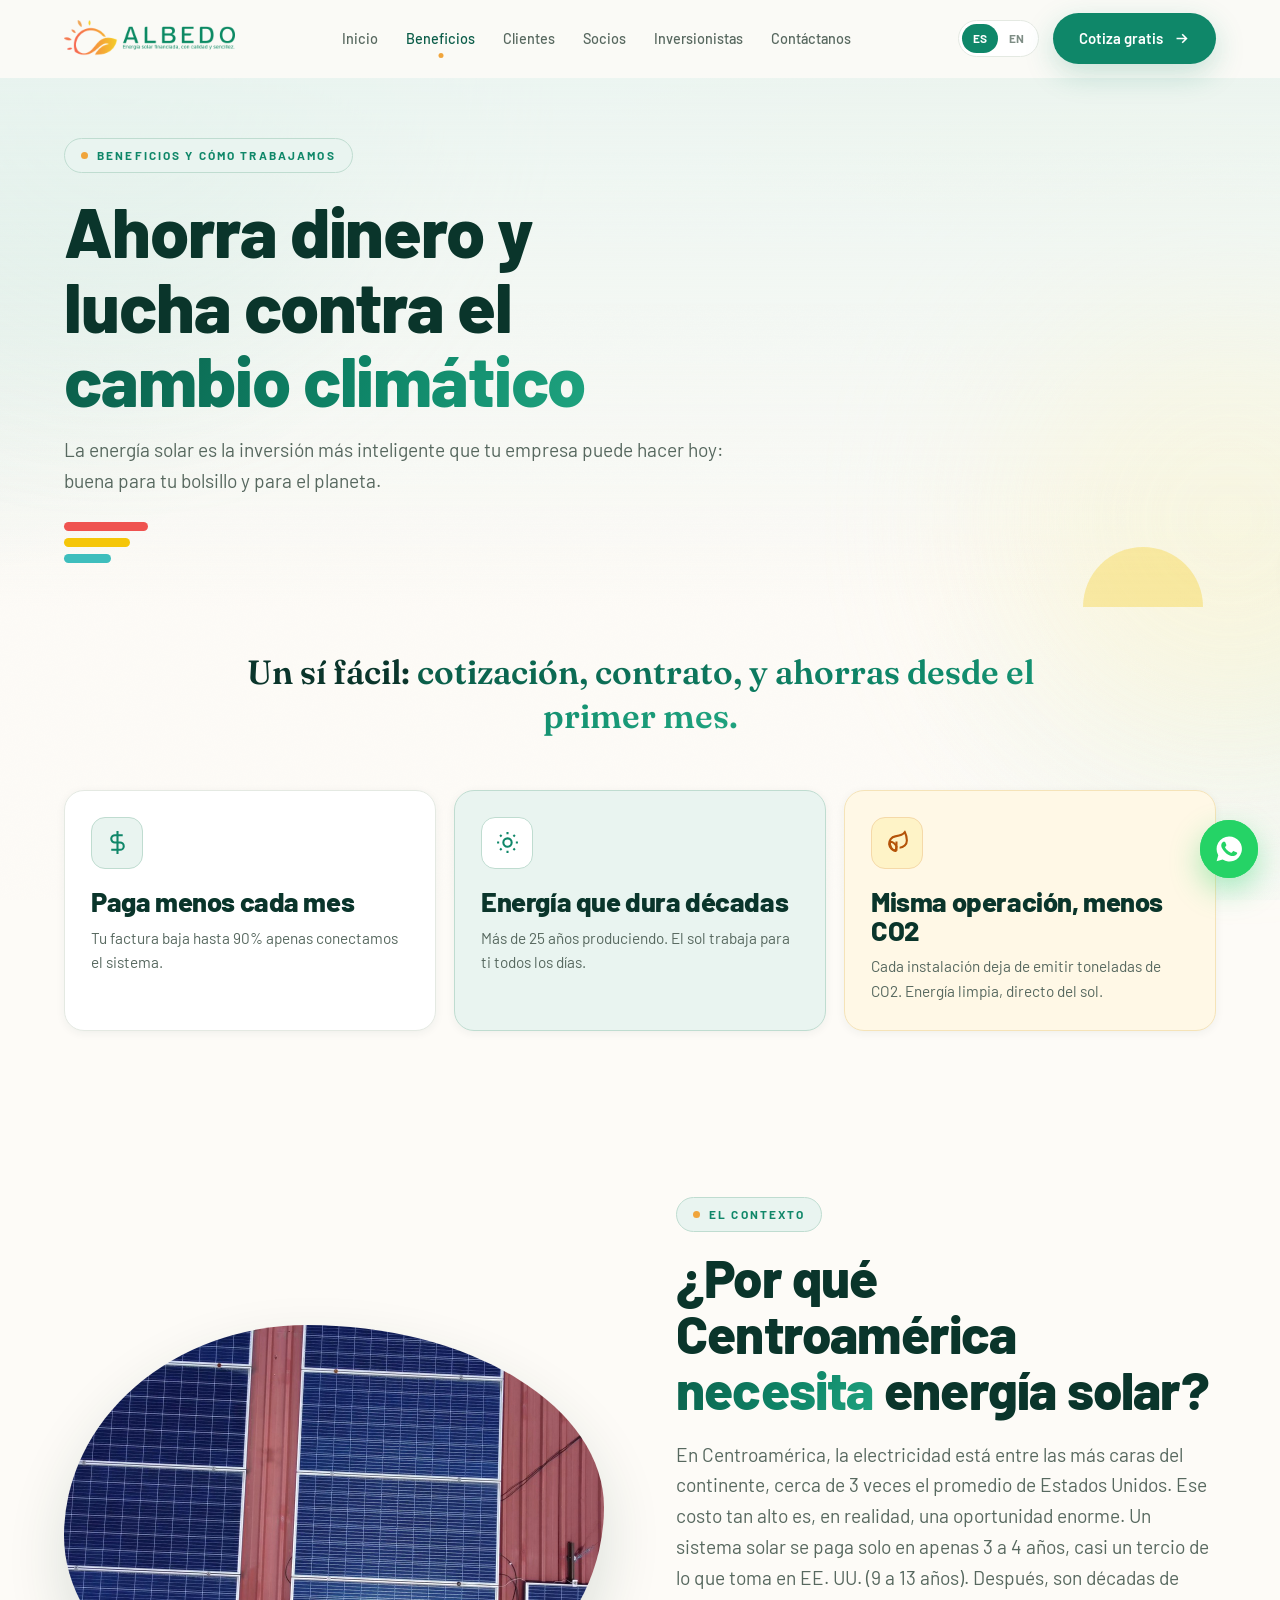
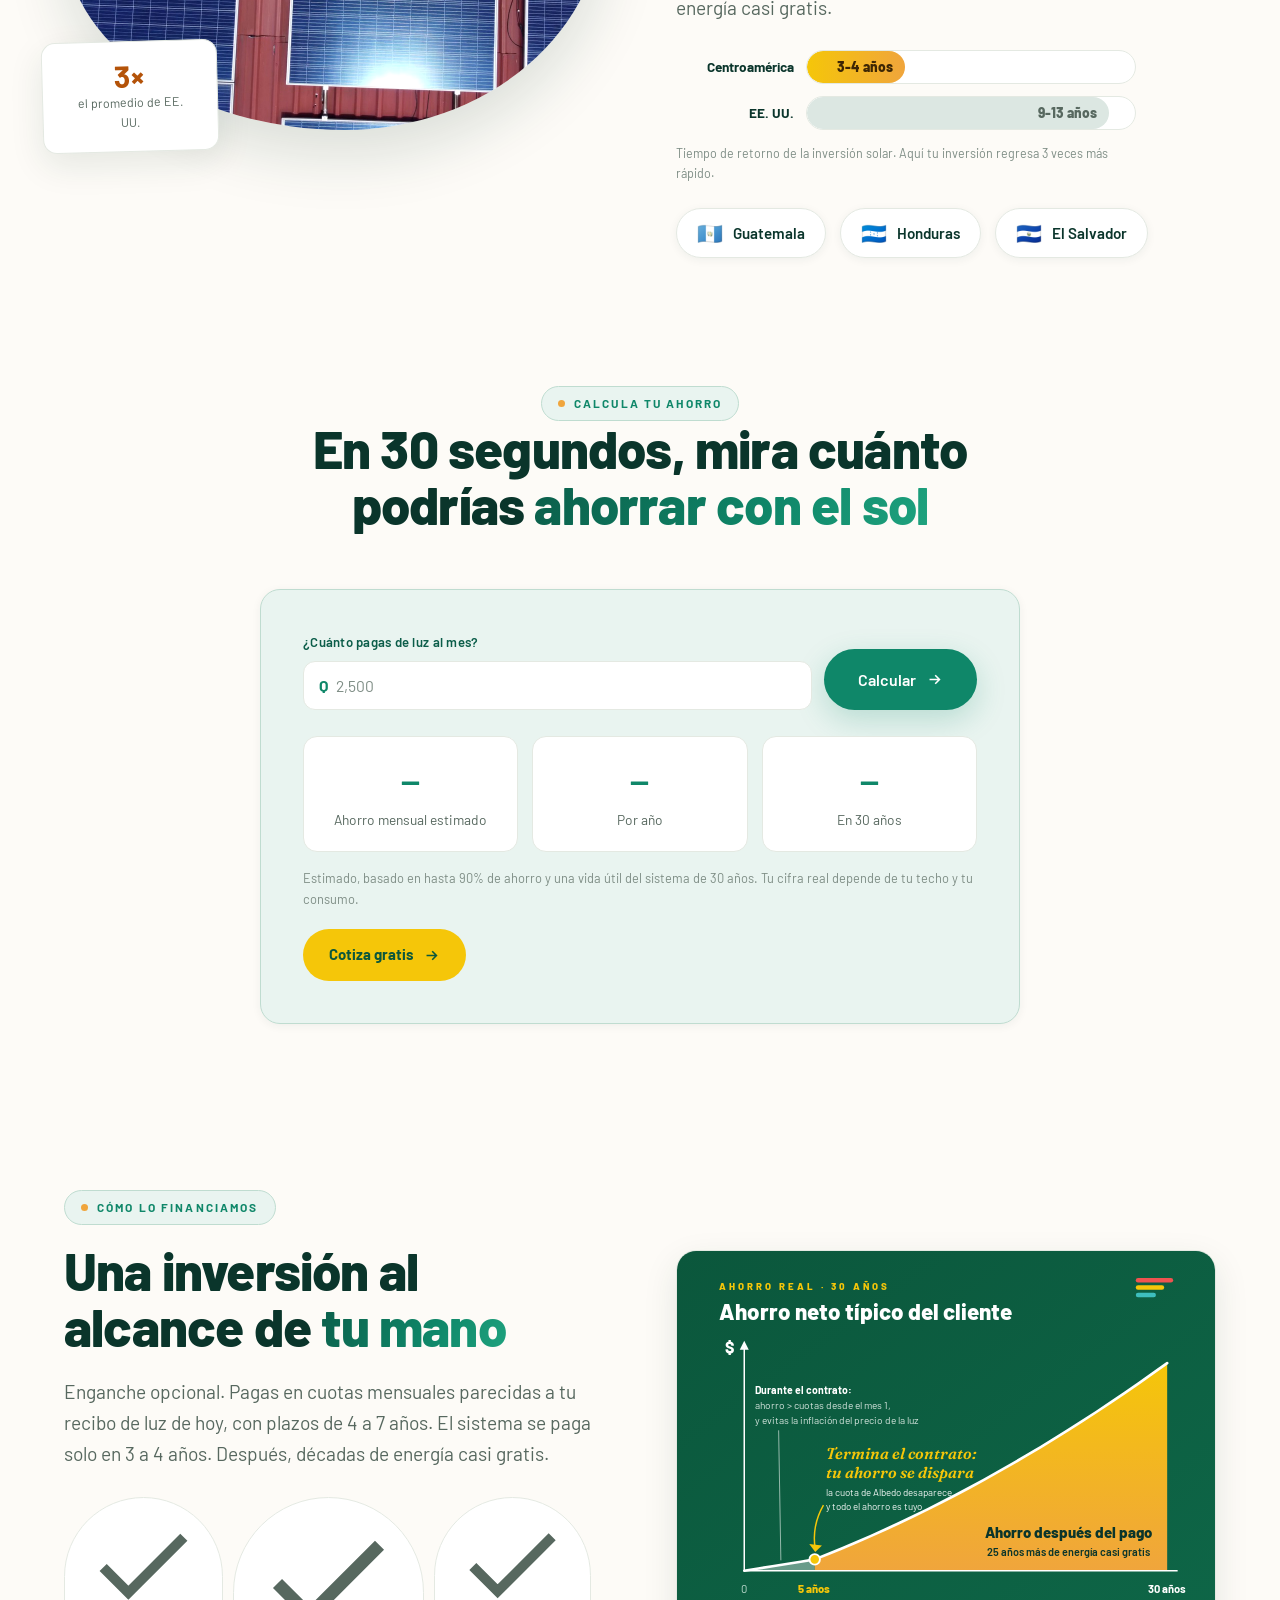
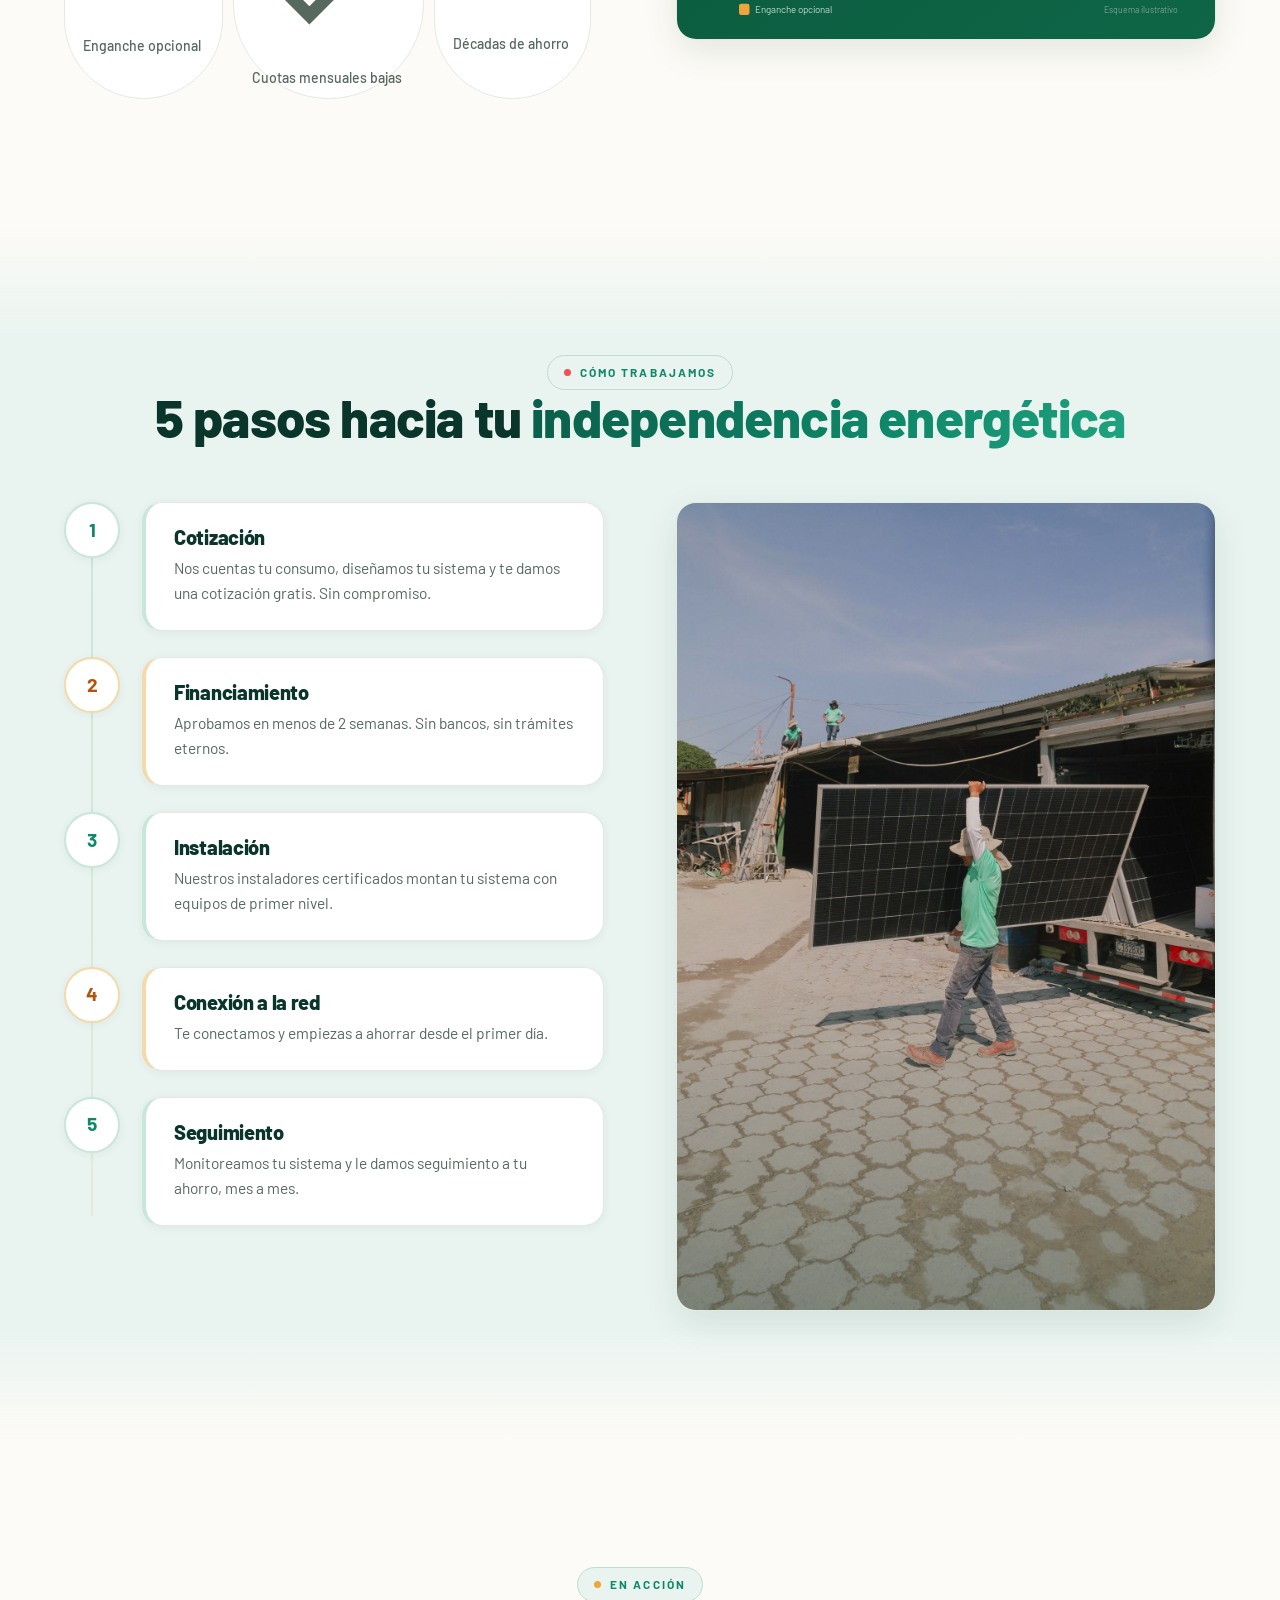
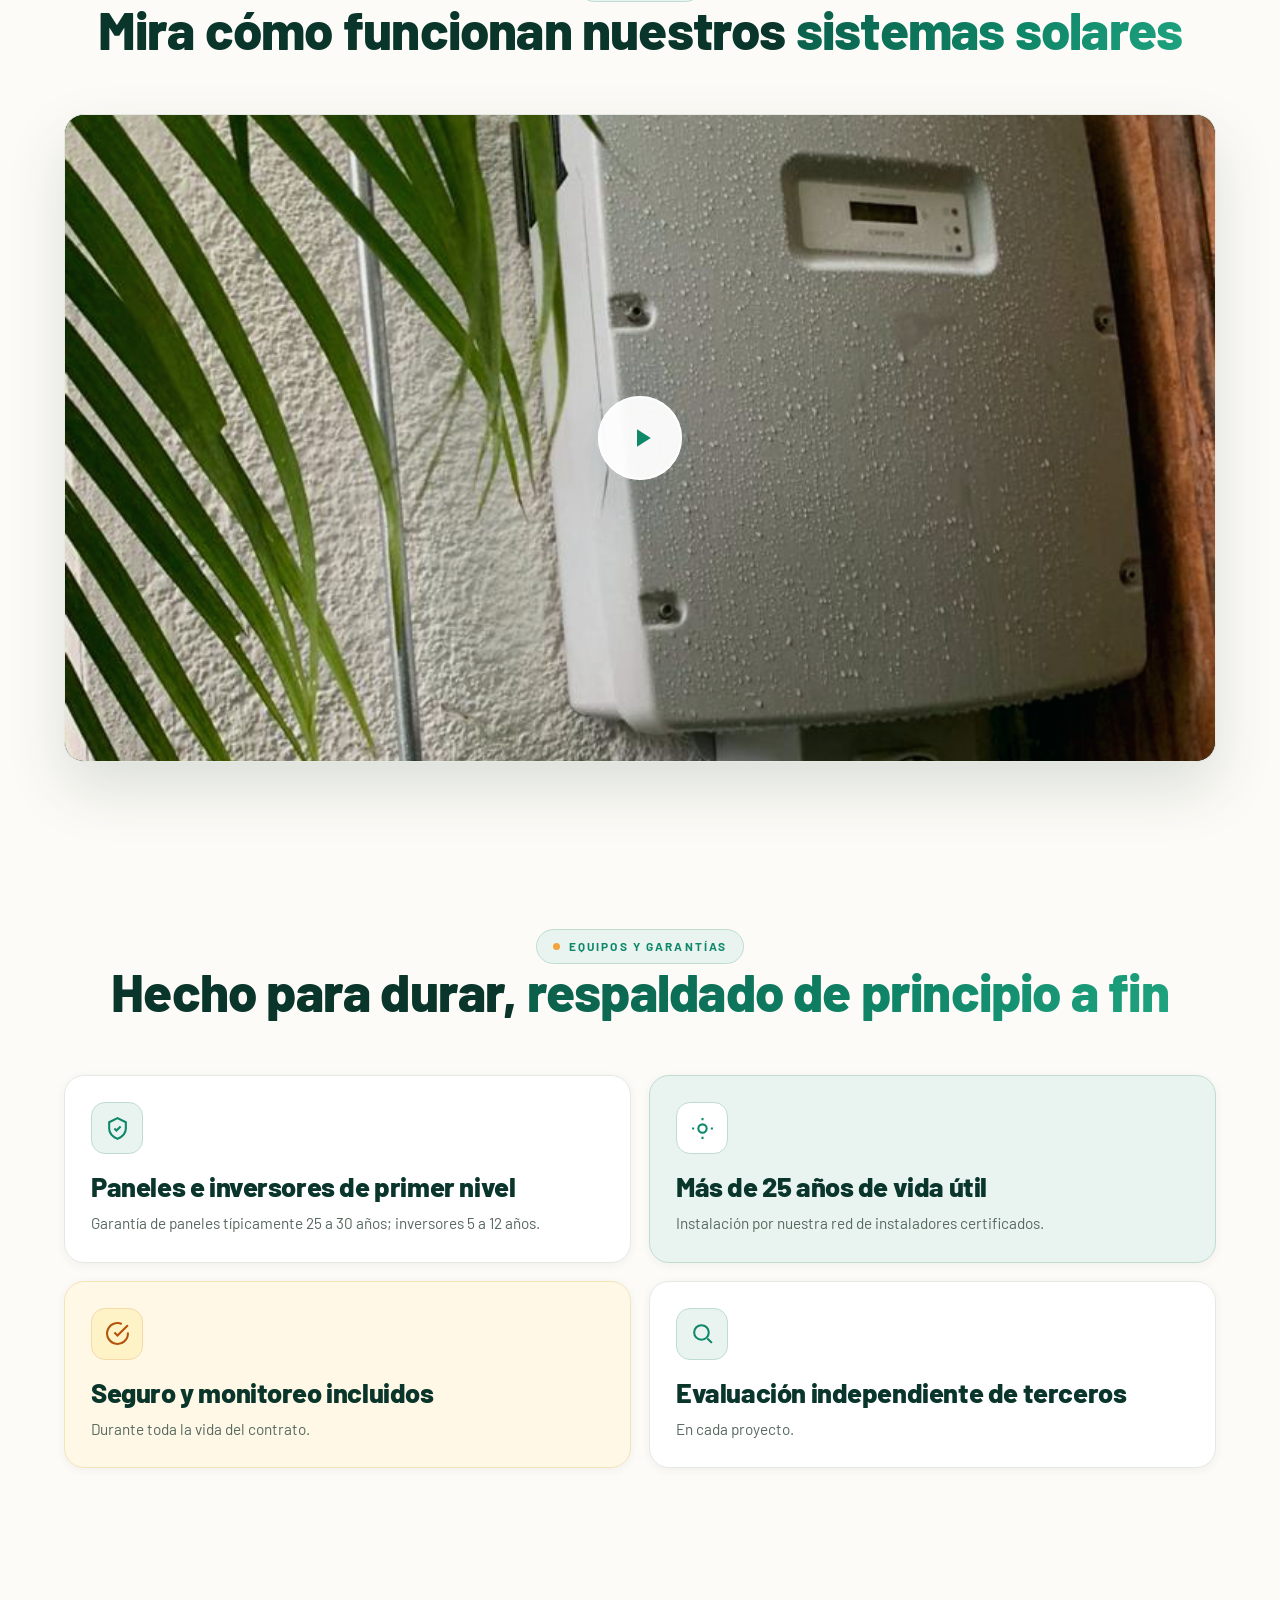
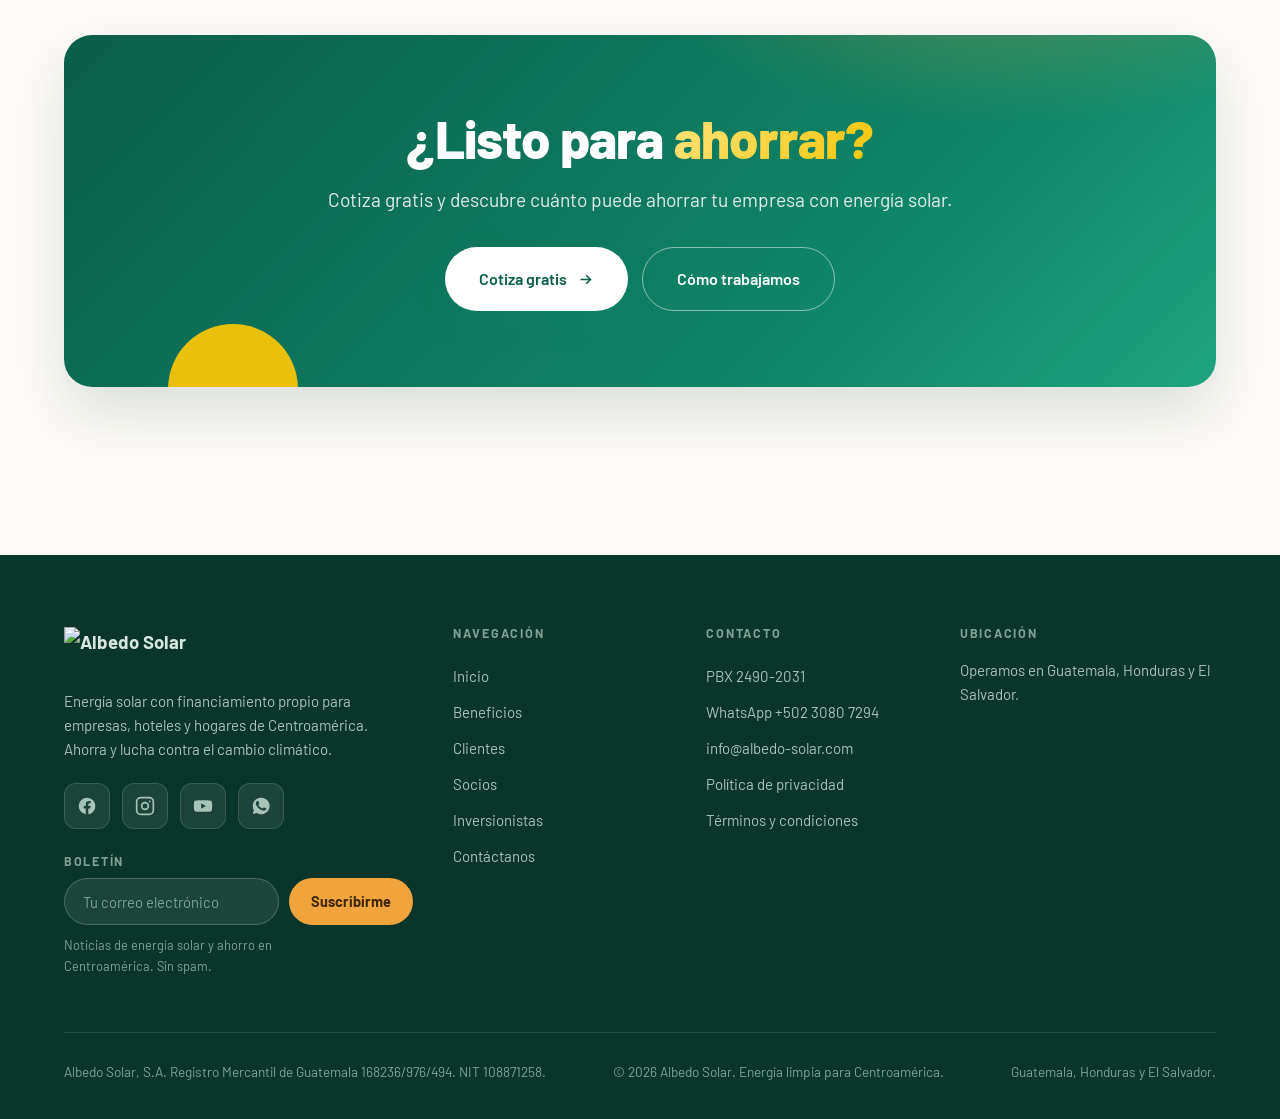
==== commit 71a04cd1: "Add files via upload" ====
--- a/beneficios.html
+++ b/beneficios.html
@@ -11,7 +11,7 @@
 <link rel="alternate" hreflang="es" href="https://albedo-solar.com/beneficios.html" />
 <link rel="alternate" hreflang="en" href="https://albedo-solar.com/beneficios.html?lang=en" />
 <link rel="alternate" hreflang="x-default" href="https://albedo-solar.com/beneficios.html" />
-<link rel="stylesheet" href="assets/css/styles.css?v=6" />
+<link rel="stylesheet" href="assets/css/styles.css?v=7" />
 </head>
 <body>
 
@@ -68,7 +68,7 @@
 </section>
 
 <!-- THREE BENEFITS -->
-<section class="section-pad" style="padding-top:48px">
+<section class="section-pad" style="padding-top:clamp(28px,4vw,52px)">
   <div class="wrap">
     <div class="bento">
       <div class="card col-2" data-reveal>
@@ -97,7 +97,7 @@
 </section>
 
 <!-- WHY CENTRAL AMERICA -->
-<section class="section-pad" style="padding-top:0">
+<section class="section-pad" style="padding-top:clamp(20px,3vw,40px)">
   <div class="wrap">
     <div class="split">
       <div class="split-media" data-reveal>
@@ -161,7 +161,7 @@
 </section>
 
 <!-- FINANCING MODEL -->
-<section class="section-pad" style="padding-top:0">
+<section class="section-pad" style="padding-top:clamp(20px,3vw,40px)">
   <div class="wrap">
     <div class="split">
       <div class="split-content">
@@ -284,7 +284,7 @@
 </section>
 
 <!-- TRUST: EQUIPOS Y GARANTÍAS -->
-<section class="section-pad" style="padding-top:0">
+<section class="section-pad" style="padding-top:clamp(20px,3vw,40px)">
   <div class="wrap">
     <div class="sec-head center">
       <span class="eyebrow" data-reveal data-en="Equipment and warranties">Equipos y garantías</span>
@@ -324,7 +324,7 @@
 </section>
 
 <!-- CTA -->
-<section class="section-pad cta-band" style="padding-top:0">
+<section class="section-pad cta-band" style="padding-top:clamp(20px,3vw,40px)">
   <div class="wrap">
     <div class="cta-box" data-reveal>
       <span class="halfsun" aria-hidden="true"></span>
@@ -344,7 +344,7 @@
   <div class="wrap">
     <div class="footer-grid">
       <div>
-        <a class="brand" href="index.html"><img src="assets/images/LOGO_SPANISH-white.png" data-en-src="assets/images/footer-logo.png" alt="Albedo Solar" style="height:74px;width:auto" /></a>
+        <a class="brand" href="index.html"><img src="assets/images/albedo-wordmark-es-white.png" data-en-src="assets/images/albedo-wordmark-white.png" alt="Albedo Solar" style="height:44px;width:auto" /></a>
         <p data-en="Solar energy with built-in financing for businesses, hotels and homes across Central America. Save money and fight climate change.">Energía solar con financiamiento propio para empresas, hoteles y hogares de Centroamérica. Ahorra y lucha contra el cambio climático.</p>
         <div class="socials" style="margin-top:22px">
           <a href="https://www.facebook.com/AlbedoSolarGuate" target="_blank" rel="noopener" aria-label="Facebook"><svg viewBox="0 0 24 24" fill="currentColor"><path d="M22 12a10 10 0 1 0-11.5 9.9v-7H8v-2.9h2.5V9.8c0-2.5 1.5-3.9 3.8-3.9 1.1 0 2.2.2 2.2.2v2.5h-1.3c-1.2 0-1.6.8-1.6 1.6v1.9h2.8l-.4 2.9h-2.4v7A10 10 0 0 0 22 12z"/></svg></a>
@@ -404,7 +404,7 @@
   <a class="btn btn--ghost" href="beneficios.html#estimador" data-en="See your savings">Calcula tu ahorro</a>
 </div>
 
-<script src="assets/js/config.js?v=6"></script>
-<script src="assets/js/main.js?v=6"></script>
+<script src="assets/js/config.js?v=7"></script>
+<script src="assets/js/main.js?v=7"></script>
 </body>
 </html>
--- a/assets/css/styles.css
+++ b/assets/css/styles.css
@@ -771,3 +771,64 @@
 }
 .office-tabs button.on { background: var(--green); border-color: var(--green); color: #fff; }
 .office-addr { color: var(--muted); font-size: 0.95rem; min-height: 44px; }
+
+
+/* ==========================================================================
+   Polish pass 3 — FAQ character, platform flow, comparison bars, rhythm
+   ========================================================================== */
+
+/* FAQ: numbered, color-coded, tinted open state */
+.faq { counter-reset: faq; }
+.faq-item { counter-increment: faq; border-left: 4px solid var(--band); transition: border-color .3s, background .3s; }
+.faq-item:nth-child(4n+2) { border-left-color: #F5D9A8; }
+.faq-item:nth-child(4n+3) { border-left-color: #BFE4E4; }
+.faq-item:nth-child(4n)   { border-left-color: #F6C6C5; }
+.faq-q::before { content: counter(faq, decimal-leading-zero); font-family: var(--font-display); font-weight: 800; font-size: .9rem; color: var(--muted-2); min-width: 30px; }
+.faq-item.open { background: var(--tint); }
+.faq-item.open .faq-q::before { color: var(--green); }
+
+/* duo: both cards colored */
+.duo .duo-card:not(.accent) { background: #EDF8F8; border-color: #C9E8E8; }
+
+/* feature-list tick rhythm */
+.feature-list li:nth-child(2) .tick { background: var(--orange-tint); border-color: #F5D9A8; color: var(--orange-dark); }
+.feature-list li:nth-child(3) .tick { background: #EDF8F8; border-color: #C9E8E8; color: #1F8584; }
+
+/* eyebrow dot rhythm on tinted bands */
+.band-tint .eyebrow::before { background: var(--coral); }
+
+/* platform flow (investors) */
+.flow { display: grid; grid-template-columns: repeat(5, 1fr); gap: 14px; position: relative; }
+.flow::before { content: ""; position: absolute; top: 27px; left: 9%; right: 9%; height: 2px; background: repeating-linear-gradient(90deg, var(--stroke-2) 0 10px, transparent 10px 18px); }
+.fl { text-align: center; position: relative; padding: 0 6px; }
+.fl .dot {
+  width: 54px; height: 54px; border-radius: 50%; margin: 0 auto 14px; display: grid; place-items: center;
+  font-family: var(--font-display); font-weight: 800; font-size: 1.15rem; color: #fff;
+  border: 4px solid var(--bg); box-shadow: var(--shadow-sm); position: relative; z-index: 1;
+}
+.fl:nth-child(1) .dot { background: var(--green); }
+.fl:nth-child(2) .dot { background: var(--teal-acc); }
+.fl:nth-child(3) .dot { background: var(--orange); color: #3D2604; }
+.fl:nth-child(4) .dot { background: var(--coral); }
+.fl:nth-child(5) .dot { background: var(--green-deep); }
+.fl h3 { font-size: 1.02rem; margin-bottom: 6px; }
+.fl p { color: var(--muted); font-size: 0.87rem; }
+
+/* payback comparison bars */
+.payback { margin-top: 26px; display: grid; gap: 12px; max-width: 460px; }
+.pbk { display: grid; grid-template-columns: 118px 1fr; align-items: center; gap: 12px; }
+.pbk .lbl { font-size: 0.85rem; font-weight: 700; color: var(--green-ink); text-align: right; }
+.pbk .track { position: relative; height: 34px; background: var(--surface); border: 1px solid var(--stroke); border-radius: 100px; overflow: hidden; }
+.pbk .bar { position: absolute; inset: 0 auto 0 0; border-radius: 100px; display: flex; align-items: center; justify-content: flex-end; padding-right: 12px; font-family: var(--font-display); font-weight: 800; font-size: 0.86rem; white-space: nowrap; }
+.pbk.win .bar { width: 30%; background: linear-gradient(90deg, #F5C609, #F0A53C); color: #3D2604; }
+.pbk.lose .bar { width: 92%; background: #DCE7E2; color: var(--muted); }
+.payback .pbk-note { font-size: 0.78rem; color: var(--muted-2); margin-top: 2px; }
+
+@media (max-width: 980px) {
+  .flow { grid-template-columns: repeat(2, 1fr); gap: 24px 14px; }
+  .flow::before { display: none; }
+}
+@media (max-width: 680px) {
+  .pbk { grid-template-columns: 86px 1fr; }
+  .flow { grid-template-columns: 1fr 1fr; }
+}
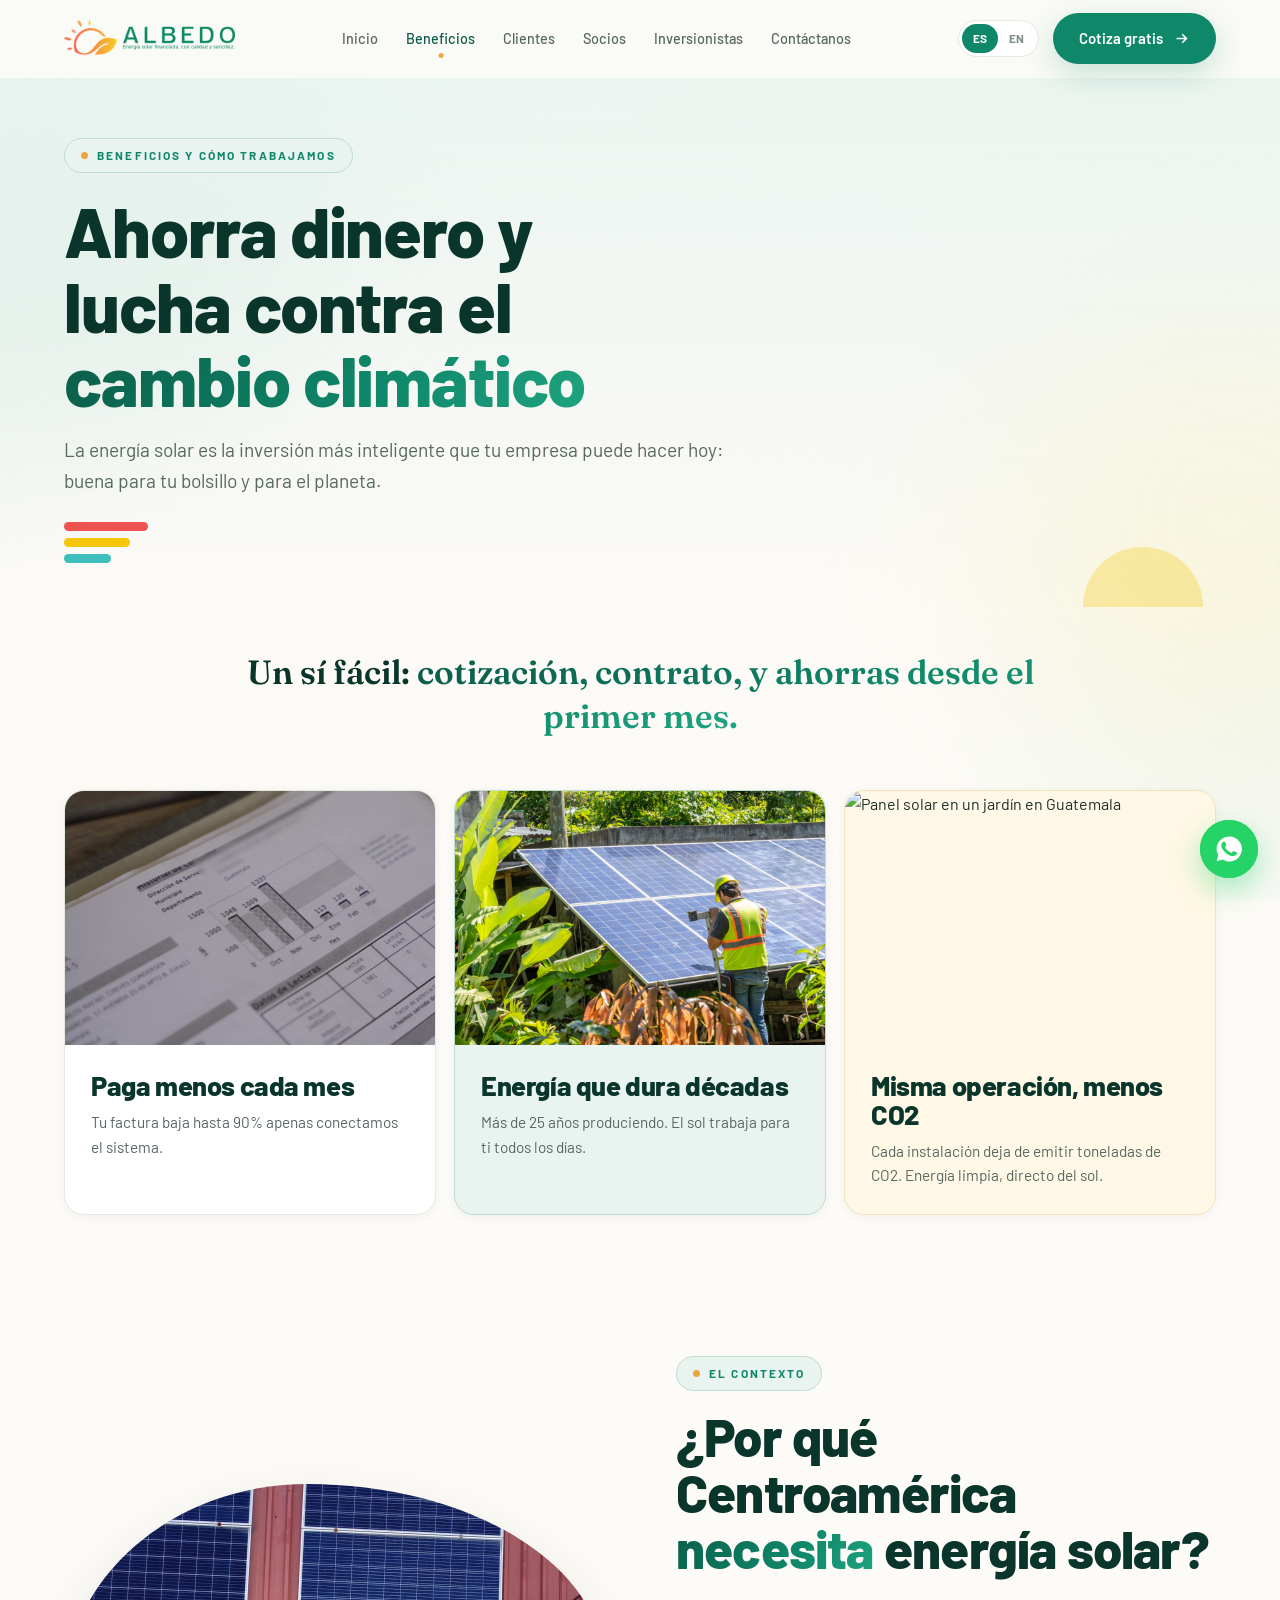
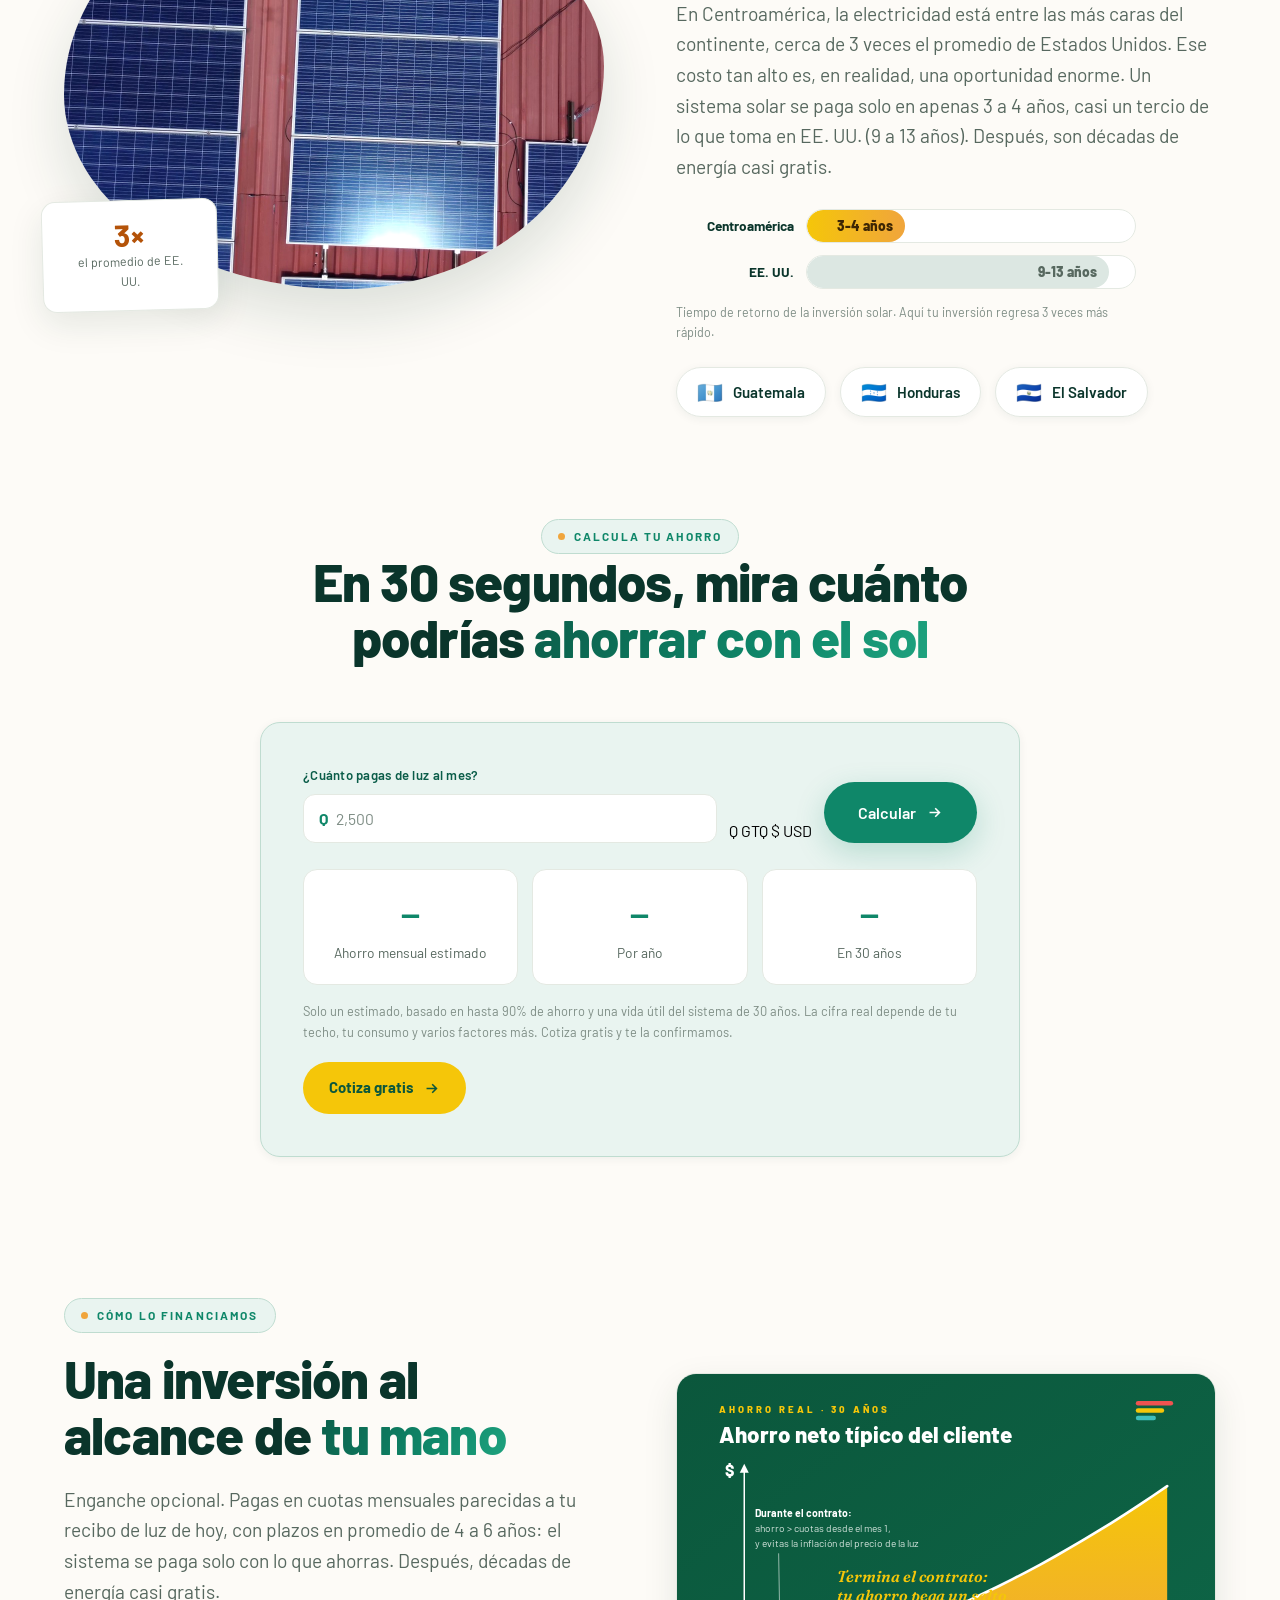
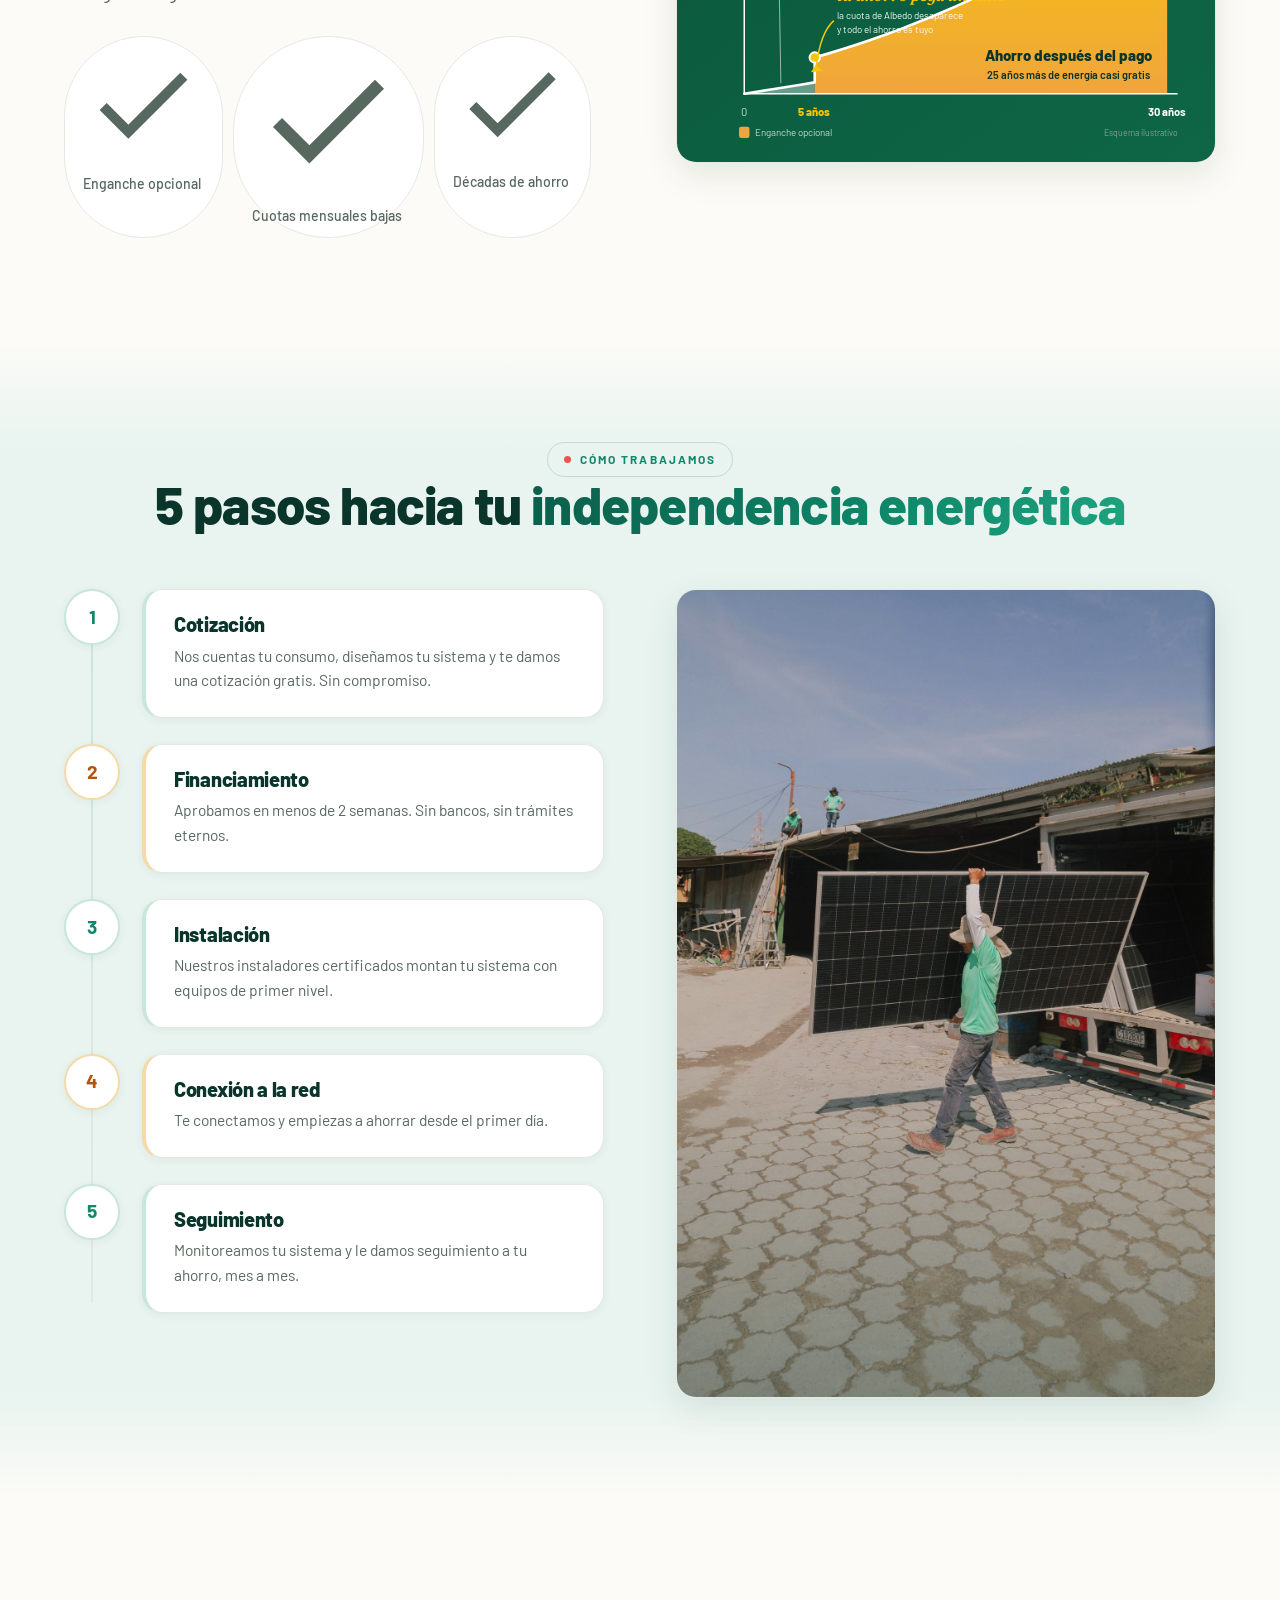
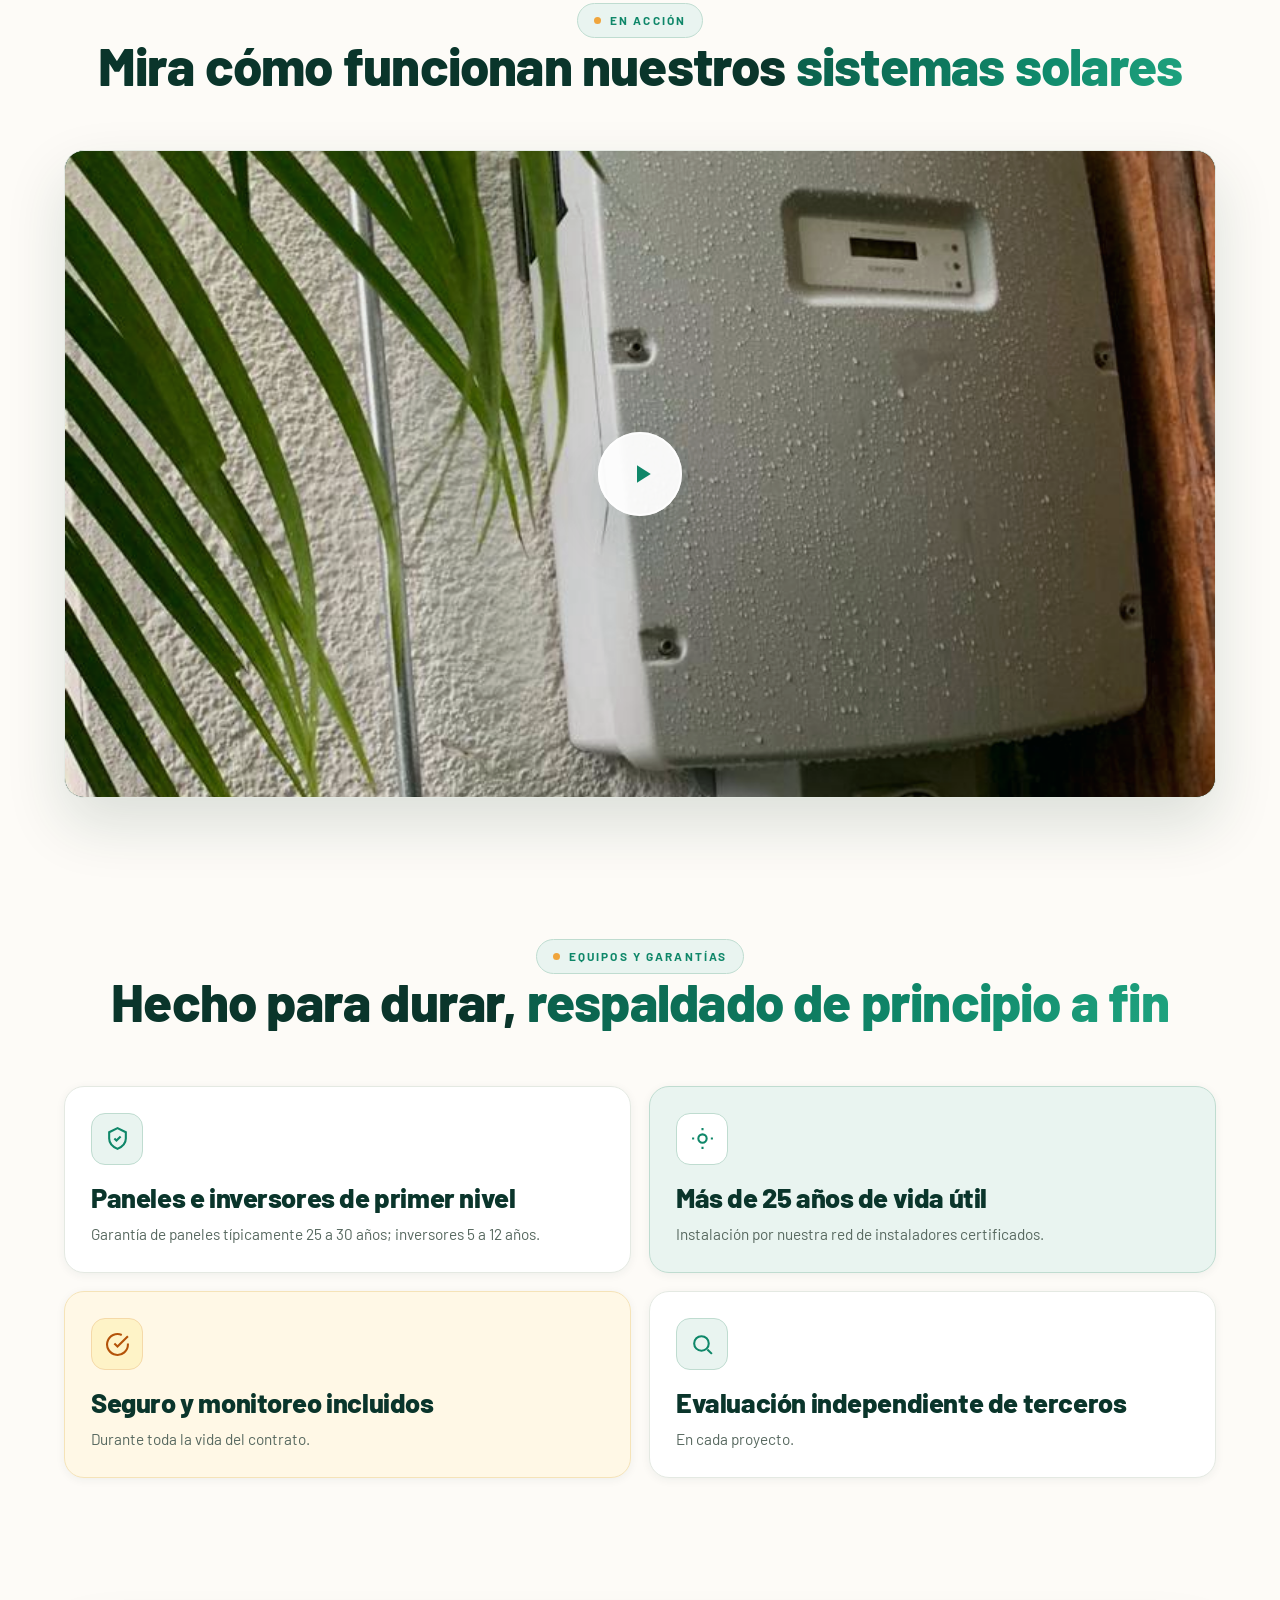
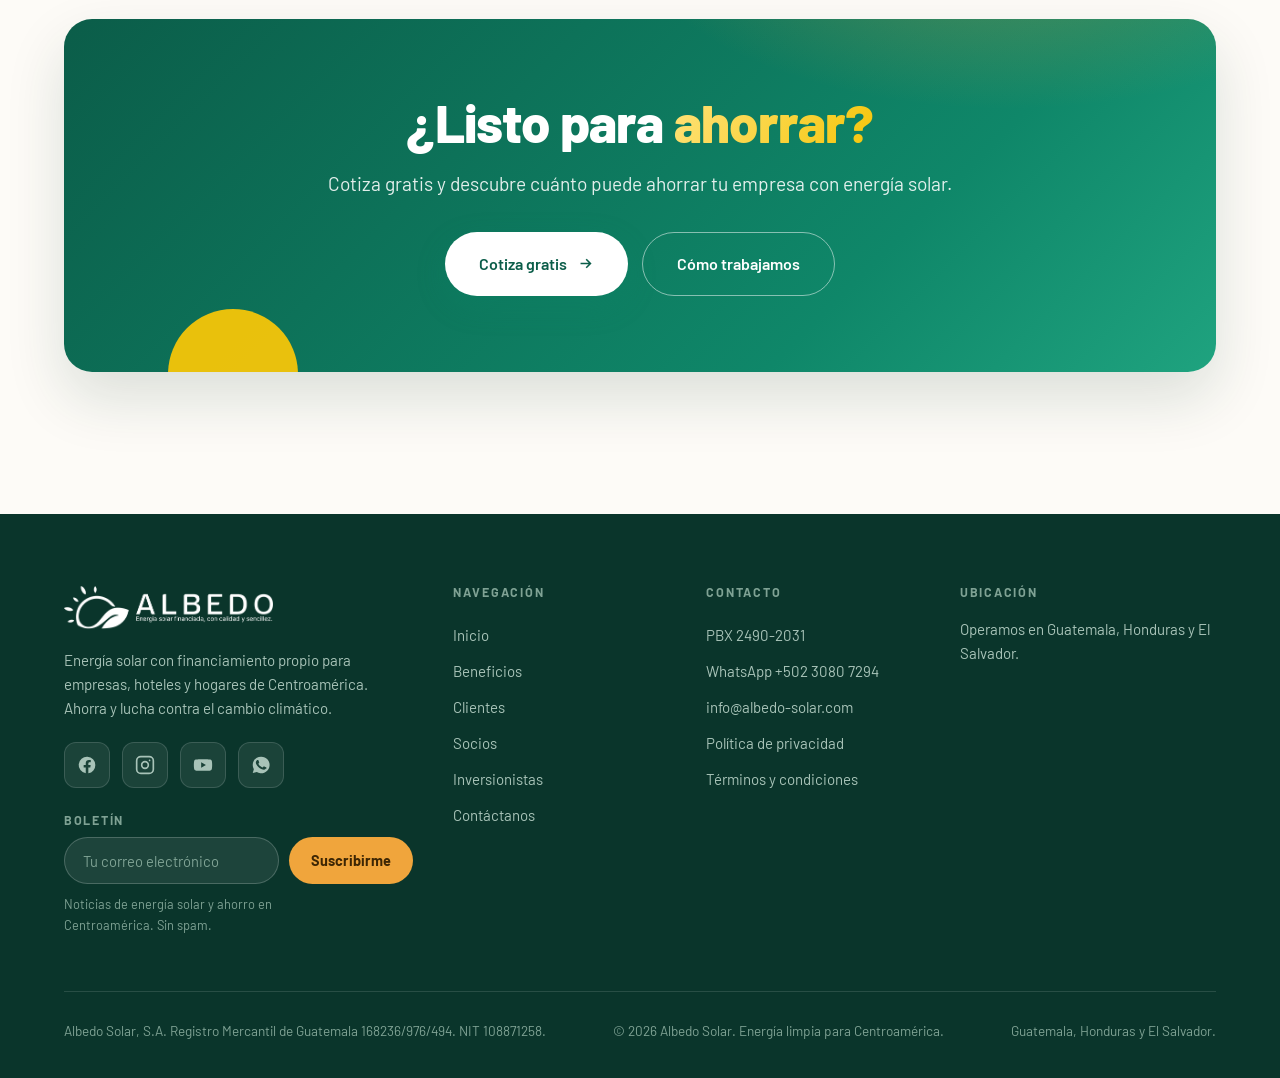
==== commit 97bcadca: "Add files via upload" ====
--- a/beneficios.html
+++ b/beneficios.html
@@ -11,7 +11,7 @@
 <link rel="alternate" hreflang="es" href="https://albedo-solar.com/beneficios.html" />
 <link rel="alternate" hreflang="en" href="https://albedo-solar.com/beneficios.html?lang=en" />
 <link rel="alternate" hreflang="x-default" href="https://albedo-solar.com/beneficios.html" />
-<link rel="stylesheet" href="assets/css/styles.css?v=7" />
+<link rel="stylesheet" href="assets/css/styles.css?v=8" />
 </head>
 <body>
 
@@ -72,23 +72,20 @@
   <div class="wrap">
     <div class="bento">
       <div class="card col-2" data-reveal>
-        <div class="card-body">
-          <div class="icon-badge"><svg viewBox="0 0 24 24" fill="none" stroke="currentColor" stroke-width="2"><path d="M12 1v22M17 5H9.5a3.5 3.5 0 0 0 0 7h5a3.5 3.5 0 0 1 0 7H6"/></svg></div>
-          <h3 data-en="Pay less every month">Paga menos cada mes</h3>
+        <div class="card-media card-media--short"><img src="assets/images/electricity-bill.jpg" alt="Factura de luz con energía solar" data-en-alt="Power bill with solar" loading="lazy" /></div>
+        <div class="card-body"><h3 data-en="Pay less every month">Paga menos cada mes</h3>
           <p data-en="Your bill drops by up to 90% the moment we switch the system on.">Tu factura baja hasta 90% apenas conectamos el sistema.</p>
         </div>
       </div>
       <div class="card col-2" data-reveal data-delay="1">
-        <div class="card-body">
-          <div class="icon-badge solar"><svg viewBox="0 0 24 24" fill="none" stroke="currentColor" stroke-width="2"><circle cx="12" cy="12" r="4"/><path d="M12 2v2M12 20v2M4.9 4.9l1.4 1.4M17.7 17.7l1.4 1.4M2 12h2M20 12h2M6.3 17.7l-1.4 1.4M19.1 4.9l-1.4 1.4"/></svg></div>
-          <h3 data-en="Energy that lasts decades">Energía que dura décadas</h3>
+        <div class="card-media card-media--short"><img src="assets/images/technician-screw.jpg" alt="Sistema solar en campo verde" data-en-alt="Solar array in green fields" loading="lazy" /></div>
+        <div class="card-body"><h3 data-en="Energy that lasts decades">Energía que dura décadas</h3>
           <p data-en="25+ years of production. The sun works for you every day.">Más de 25 años produciendo. El sol trabaja para ti todos los días.</p>
         </div>
       </div>
       <div class="card col-2" data-reveal data-delay="2">
-        <div class="card-body">
-          <div class="icon-badge"><svg viewBox="0 0 24 24" fill="none" stroke="currentColor" stroke-width="2"><path d="M11 20A7 7 0 0 1 9.8 6.1C15.5 5 17 4.5 19 2c1 2 2 4.5 2 8a7 7 0 0 1-7 7"/><path d="M11 20v-9"/><path d="M5 11a8 8 0 0 1 6 5c-.3 1.5-.5 3-1 4-1.5-.5-3-1.5-4-3a6 6 0 0 1-1-6z"/></svg></div>
-          <h3 data-en="Same operation, less CO2">Misma operación, menos CO2</h3>
+        <div class="card-media card-media--short"><img src="assets/images/garden-array.jpg" alt="Panel solar en un jardín en Guatemala" data-en-alt="Solar panel in a Guatemalan garden" loading="lazy" /></div>
+        <div class="card-body"><h3 data-en="Same operation, less CO2">Misma operación, menos CO2</h3>
           <p data-en="Every install avoids tons of CO2. Clean energy, straight from the sun.">Cada instalación deja de emitir toneladas de CO2. Energía limpia, directo del sol.</p>
         </div>
       </div>
@@ -141,7 +138,11 @@
       <div class="est-input">
         <div class="field">
           <label for="bill" data-en="How much do you pay for power each month?">¿Cuánto pagas de luz al mes?</label>
-          <div class="est-prefixed"><input id="bill" name="bill" type="number" inputmode="numeric" min="0" step="1" placeholder="2,500" data-en-ph="2,500" /></div>
+          <div class="est-prefixed" id="est-prefix"><input id="bill" name="bill" type="number" inputmode="numeric" min="0" step="1" placeholder="2,500" data-en-ph="2,500" /></div>
+        </div>
+        <div class="cur-tabs" role="group" aria-label="Moneda">
+          <button type="button" class="on" data-cur="Q">Q GTQ</button>
+          <button type="button" data-cur="$">$ USD</button>
         </div>
         <button type="submit" class="btn btn--primary btn--lg" data-en="Calculate">Calcular
           <svg viewBox="0 0 24 24" fill="none" stroke="currentColor" stroke-width="2.2"><path d="M5 12h14M13 6l6 6-6 6"/></svg></button>
@@ -151,7 +152,7 @@
         <div class="est-cell"><div class="v" data-est="year">—</div><div class="k" data-en="Per year">Por año</div></div>
         <div class="est-cell"><div class="v" data-est="life">—</div><div class="k" data-en="Over 30 years">En 30 años</div></div>
       </div>
-      <p class="est-note" data-en="Estimate only, based on up to 90% savings over a 30-year system life. Your real figure depends on your roof and consumption.">Estimado, basado en hasta 90% de ahorro y una vida útil del sistema de 30 años. Tu cifra real depende de tu techo y tu consumo.</p>
+      <p class="est-note" data-en="An estimate only, based on up to 90% savings over a 30-year system life. Your real figure depends on your roof, your usage and several other factors. Get a free quote and we’ll confirm it.">Solo un estimado, basado en hasta 90% de ahorro y una vida útil del sistema de 30 años. La cifra real depende de tu techo, tu consumo y varios factores más. Cotiza gratis y te la confirmamos.</p>
       <div class="est-actions">
         <a class="btn btn--solar est-quote" href="contacto.html" data-en="Get a free quote">Cotiza gratis
           <svg viewBox="0 0 24 24" fill="none" stroke="currentColor" stroke-width="2.2"><path d="M5 12h14M13 6l6 6-6 6"/></svg></a>
@@ -167,7 +168,7 @@
       <div class="split-content">
         <span class="eyebrow" data-reveal data-en="How we finance it">Cómo lo financiamos</span>
         <h2 data-reveal data-delay="1" data-en="An investment within reach" style="margin:18px 0 22px">Una inversión al alcance de <span class="gradient-text">tu mano</span></h2>
-        <p class="lead" data-reveal data-delay="2" data-en="Optional downpayment. You pay monthly, in installments close to today’s power bill, over 4 to 7 years. The system pays for itself in 3 to 4 years. Then decades of near-free energy.">Enganche opcional. Pagas en cuotas mensuales parecidas a tu recibo de luz de hoy, con plazos de 4 a 7 años. El sistema se paga solo en 3 a 4 años. Después, décadas de energía casi gratis.</p>
+        <p class="lead" data-reveal data-delay="2" data-en="Optional downpayment. You pay monthly, in installments close to today’s power bill, over terms averaging 4 to 6 years: the system pays for itself with what you save. Then decades of near-free energy.">Enganche opcional. Pagas en cuotas mensuales parecidas a tu recibo de luz de hoy, con plazos en promedio de 4 a 6 años: el sistema se paga solo con lo que ahorras. Después, décadas de energía casi gratis.</p>
         <div class="pills" style="margin-top:28px">
           <span class="pill" data-reveal data-delay="2"><svg viewBox="0 0 24 24" fill="none" stroke="currentColor" stroke-width="2"><path d="M20 6 9 17l-5-5"/></svg> <span data-en="Optional downpayment">Enganche opcional</span></span>
           <span class="pill" data-reveal data-delay="3"><svg viewBox="0 0 24 24" fill="none" stroke="currentColor" stroke-width="2"><path d="M20 6 9 17l-5-5"/></svg> <span data-en="Low monthly installments">Cuotas mensuales bajas</span></span>
@@ -193,30 +194,27 @@
   <text x="56" y="92" font-family="Barlow, sans-serif" font-size="30" font-weight="800" fill="#FFFFFF" data-en="Typical client net savings">Ahorro neto típico del cliente</text>
 
   <path d="M 90 428 90.0 428.0 L 108.9 424.9 L 127.7 421.9 L 146.6 418.8 L 165.5 415.8 L 184.3 412.7 L 184.3 428 Z" fill="#FFFFFF" opacity="0.38"/>
-  <path d="M 184.3 428 184.3 412.7 L 203.2 405.2 L 222.1 397.5 L 240.9 389.5 L 259.8 381.2 L 278.7 372.7 L 297.5 364.0 L 316.4 355.0 L 335.3 345.7 L 354.1 336.2 L 373.0 326.5 L 391.9 316.5 L 410.7 306.2 L 429.6 295.7 L 448.5 284.9 L 467.3 273.9 L 486.2 262.7 L 505.1 251.2 L 523.9 239.4 L 542.8 227.4 L 561.7 215.1 L 580.5 202.6 L 599.4 189.8 L 618.3 176.8 L 637.1 163.5 L 656.0 150.0 L 656 428 Z" fill="url(#abGold)"/>
-  <path d="M 90.0 428.0 L 108.9 424.9 L 127.7 421.9 L 146.6 418.8 L 165.5 415.8 L 184.3 412.7 L 203.2 405.2 L 222.1 397.5 L 240.9 389.5 L 259.8 381.2 L 278.7 372.7 L 297.5 364.0 L 316.4 355.0 L 335.3 345.7 L 354.1 336.2 L 373.0 326.5 L 391.9 316.5 L 410.7 306.2 L 429.6 295.7 L 448.5 284.9 L 467.3 273.9 L 486.2 262.7 L 505.1 251.2 L 523.9 239.4 L 542.8 227.4 L 561.7 215.1 L 580.5 202.6 L 599.4 189.8 L 618.3 176.8 L 637.1 163.5 L 656.0 150.0" fill="none" stroke="#FFFFFF" stroke-width="3.5" stroke-linecap="round" stroke-linejoin="round"/>
-  <circle cx="184.3" cy="412.7" r="7" fill="#F5C609" stroke="#FFFFFF" stroke-width="2.5"/>
+  <path d="M 184.3 428 L 184.3 379.4 L 203.2 373.9 L 222.1 368.2 L 240.9 362.1 L 259.8 355.7 L 278.7 349.0 L 297.5 342.1 L 316.4 334.7 L 335.3 327.1 L 354.1 319.2 L 373.0 311.0 L 391.9 302.4 L 410.7 293.5 L 429.6 284.4 L 448.5 274.9 L 467.3 265.1 L 486.2 255.0 L 505.1 244.6 L 523.9 233.8 L 542.8 222.8 L 561.7 211.4 L 580.5 199.8 L 599.4 187.8 L 618.3 175.5 L 637.1 162.9 L 656.0 150.0 L 656 428 Z" fill="url(#abGold)"/>
+  <path d="M 90.0 428.0 L 108.9 424.9 L 127.7 421.9 L 146.6 418.8 L 165.5 415.8 L 184.3 412.7 L 184.3 379.4 L 203.2 373.9 L 222.1 368.2 L 240.9 362.1 L 259.8 355.7 L 278.7 349.0 L 297.5 342.1 L 316.4 334.7 L 335.3 327.1 L 354.1 319.2 L 373.0 311.0 L 391.9 302.4 L 410.7 293.5 L 429.6 284.4 L 448.5 274.9 L 467.3 265.1 L 486.2 255.0 L 505.1 244.6 L 523.9 233.8 L 542.8 222.8 L 561.7 211.4 L 580.5 199.8 L 599.4 187.8 L 618.3 175.5 L 637.1 162.9 L 656.0 150.0" fill="none" stroke="#FFFFFF" stroke-width="3.5" stroke-linecap="round" stroke-linejoin="round"/>
+  <circle cx="184.3" cy="379.4" r="7" fill="#F5C609" stroke="#FFFFFF" stroke-width="2.5"/>
 
   <line x1="90" y1="428" x2="670" y2="428" stroke="#FFFFFF" stroke-width="2"/>
   <line x1="90" y1="428" x2="90" y2="124" stroke="#FFFFFF" stroke-width="2"/>
   <path d="M 84 132 L 90 120 L 96 132 Z" fill="#FFFFFF"/>
   <text x="64" y="138" font-family="Barlow, sans-serif" font-size="22" font-weight="800" fill="#FFFFFF">$</text>
 
-  <!-- during contract -->
   <text x="104" y="192" font-family="Barlow, sans-serif" font-size="14" font-weight="700" fill="#FFFFFF" data-en="During the contract:">Durante el contrato:</text>
   <text x="104" y="212" font-family="Barlow, sans-serif" font-size="13.5" fill="#D7E6DF" data-en="savings &amp;gt; payments from month 1,">ahorro &gt; cuotas desde el mes 1,</text>
   <text x="104" y="231" font-family="Barlow, sans-serif" font-size="13.5" fill="#D7E6DF" data-en="and you avoid electricity price inflation">y evitas la inflación del precio de la luz</text>
   <line x1="136" y1="240" x2="139" y2="414" stroke="#D7E6DF" stroke-width="1.2" opacity="0.75"/>
 
-  <!-- the jump -->
-  <text x="200" y="278" font-family="Fraunces, Georgia, serif" font-size="21" font-weight="600" font-style="italic" fill="#F5C609" data-en="The contract ends:">Termina el contrato:</text>
-  <text x="200" y="304" font-family="Fraunces, Georgia, serif" font-size="21" font-weight="600" font-style="italic" fill="#F5C609" data-en="your savings take off">tu ahorro se dispara</text>
-  <text x="200" y="328" font-family="Barlow, sans-serif" font-size="13" fill="#FFFFFF" opacity="0.95" data-en="Albedo payments stop; the whole">la cuota de Albedo desaparece</text>
-  <text x="200" y="346" font-family="Barlow, sans-serif" font-size="13" fill="#FFFFFF" opacity="0.95" data-en="bill is yours to keep">y todo el ahorro es tuyo</text>
-  <path d="M 196 340 Q 180 368 185 399" fill="none" stroke="#F5C609" stroke-width="2"/>
-  <path d="M 177 392 L 185 403 L 194 394 Z" fill="#F5C609"/>
-
-  <!-- after repayment -->
+  <text x="214" y="278" font-family="Fraunces, Georgia, serif" font-size="21" font-weight="600" font-style="italic" fill="#F5C609" data-en="The contract ends:">Termina el contrato:</text>
+  <text x="214" y="304" font-family="Fraunces, Georgia, serif" font-size="21" font-weight="600" font-style="italic" fill="#F5C609" data-en="your savings jump">tu ahorro pega un salto</text>
+  <text x="214" y="328" font-family="Barlow, sans-serif" font-size="13" fill="#FFFFFF" opacity="0.95" data-en="Albedo payments stop; the whole">la cuota de Albedo desaparece</text>
+  <text x="214" y="346" font-family="Barlow, sans-serif" font-size="13" fill="#FFFFFF" opacity="0.95" data-en="bill is yours to keep">y todo el ahorro es tuyo</text>
+  <path d="M 210 330 Q 192 345 186 393" fill="none" stroke="#F5C609" stroke-width="2"/>
+  <path d="M 179 399 L 186 389 L 195 397 Z" fill="#F5C609"/>
+
   <text x="524" y="384" text-anchor="middle" font-family="Barlow, sans-serif" font-size="20" font-weight="800" fill="#0A352B" data-en="Savings after repayment">Ahorro después del pago</text>
   <text x="524" y="408" text-anchor="middle" font-family="Barlow, sans-serif" font-size="14.5" font-weight="600" fill="#0A352B" data-en="25 more years of near-free energy">25 años más de energía casi gratis</text>
 
@@ -404,7 +402,7 @@
   <a class="btn btn--ghost" href="beneficios.html#estimador" data-en="See your savings">Calcula tu ahorro</a>
 </div>
 
-<script src="assets/js/config.js?v=7"></script>
-<script src="assets/js/main.js?v=7"></script>
+<script src="assets/js/config.js?v=8"></script>
+<script src="assets/js/main.js?v=8"></script>
 </body>
 </html>
--- a/assets/css/styles.css
+++ b/assets/css/styles.css
@@ -91,8 +91,8 @@
 
 /* ----------  Layout helpers  ---------- */
 .wrap { width: 100%; max-width: var(--maxw); margin: 0 auto; padding: 0 24px; }
-section { position: relative; }
-.section-pad { padding: clamp(64px, 10vw, 130px) 0; }
+section { position: relative; scroll-margin-top: 96px; }
+.section-pad { padding: clamp(56px, 8vw, 104px) 0; }
 
 .eyebrow {
   display: inline-flex; align-items: center; gap: 9px;
@@ -832,3 +832,23 @@
   .pbk { grid-template-columns: 86px 1fr; }
   .flow { grid-template-columns: 1fr 1fr; }
 }
+
+
+/* ==========================================================================
+   Bill comparison (replaces the before/after slider)
+   ========================================================================== */
+.bill-compare { display: grid; grid-template-columns: 1fr 1fr; gap: 22px; max-width: 980px; margin: 0 auto; }
+.bc-card { background: var(--surface); border: 1px solid var(--stroke); border-radius: var(--radius); overflow: hidden; box-shadow: var(--shadow-md); display: flex; flex-direction: column; }
+.bc-head { padding: 13px 22px; font-weight: 800; font-size: 0.95rem; letter-spacing: .02em; color: #fff; }
+.bc-before .bc-head { background: #5B6B66; }
+.bc-after .bc-head { background: var(--green); }
+.bc-img { height: 330px; overflow: hidden; position: relative; background: #fff; }
+.bc-img img { width: 100%; height: 100%; object-fit: cover; object-position: top center; }
+.bc-img::after { content: ""; position: absolute; left: 0; right: 0; bottom: 0; height: 70px; background: linear-gradient(to top, #fff, transparent); }
+.bc-before .bc-img img { filter: grayscale(0.5) contrast(0.98); }
+.bc-foot { padding: 18px 22px 20px; border-top: 1px solid var(--stroke); }
+.bc-foot b { display: block; font-family: var(--font-display); font-weight: 800; font-size: 1.05rem; color: var(--green-ink); }
+.bc-after .bc-foot b { color: var(--green-deep); }
+.bc-foot span { color: var(--muted); font-size: 0.9rem; }
+.bc-after { border-color: var(--stroke-2); }
+@media (max-width: 780px) { .bill-compare { grid-template-columns: 1fr; } .bc-img { height: 260px; } }
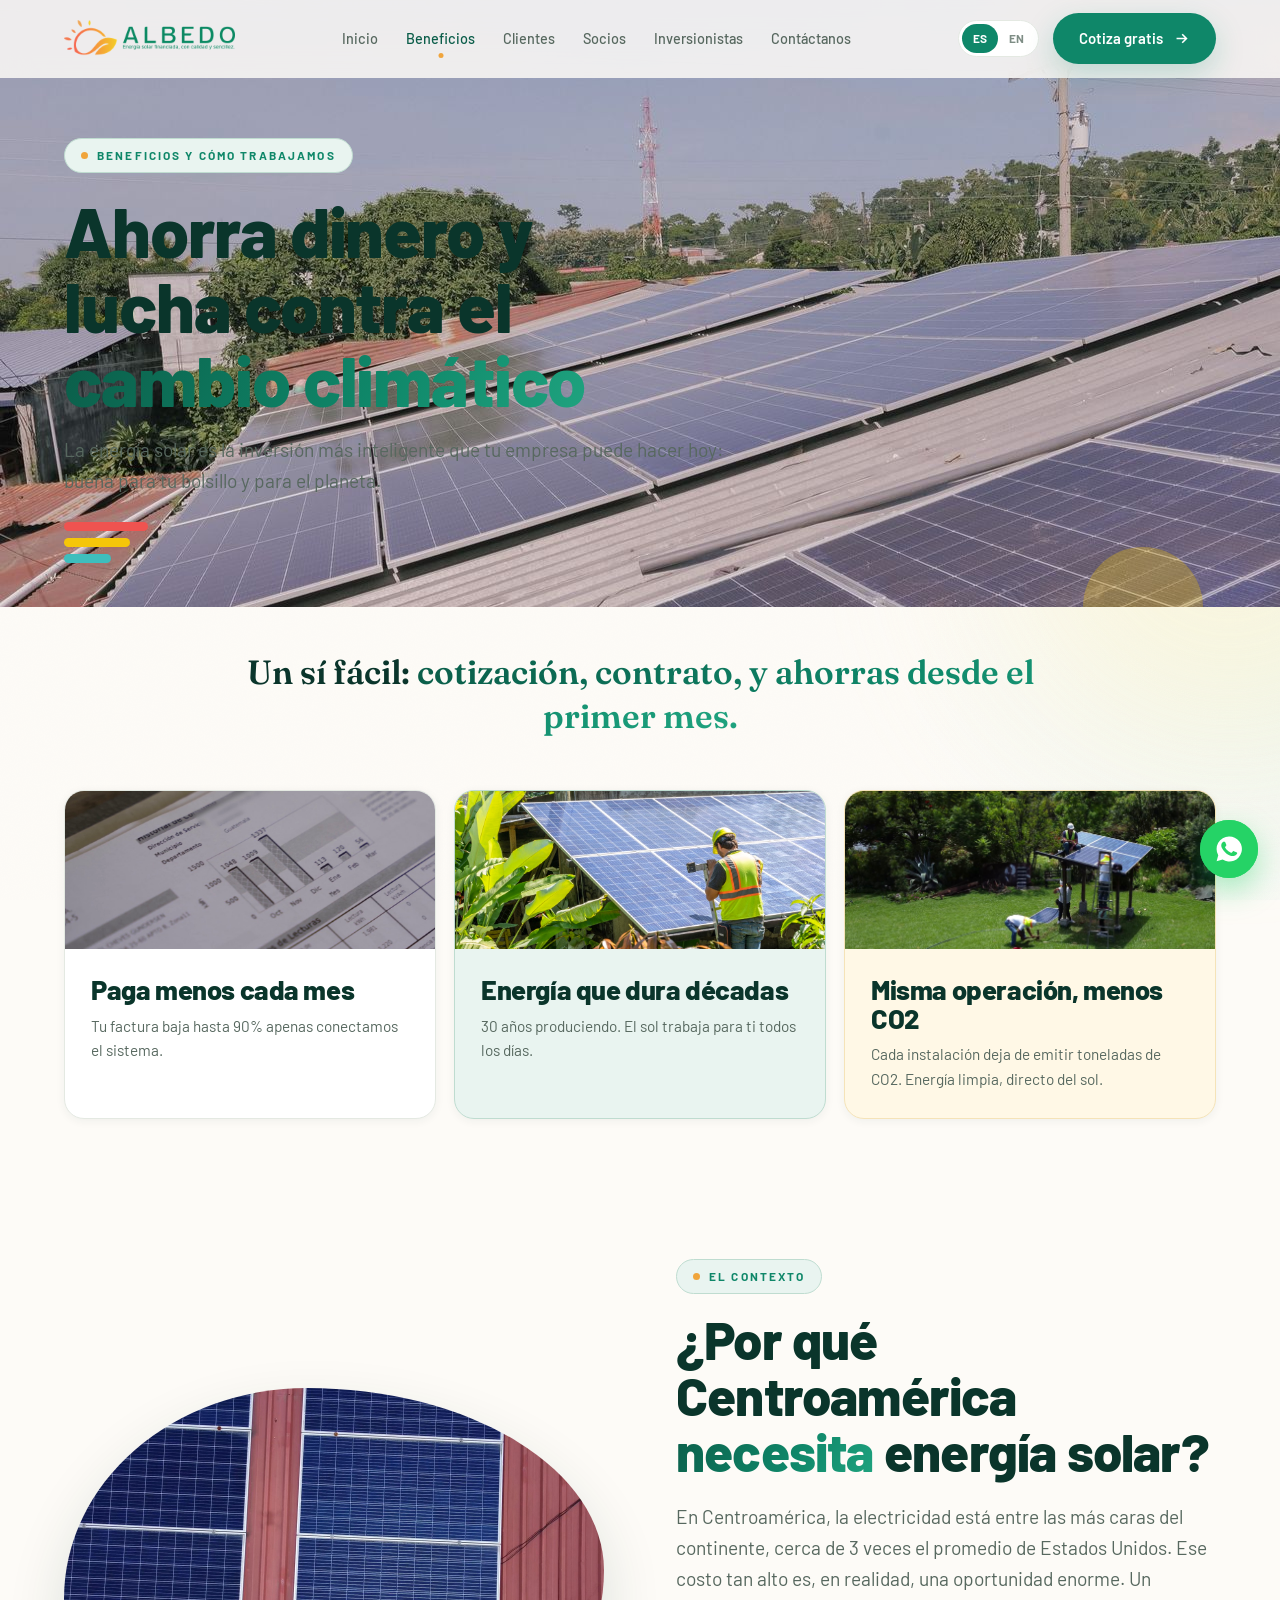
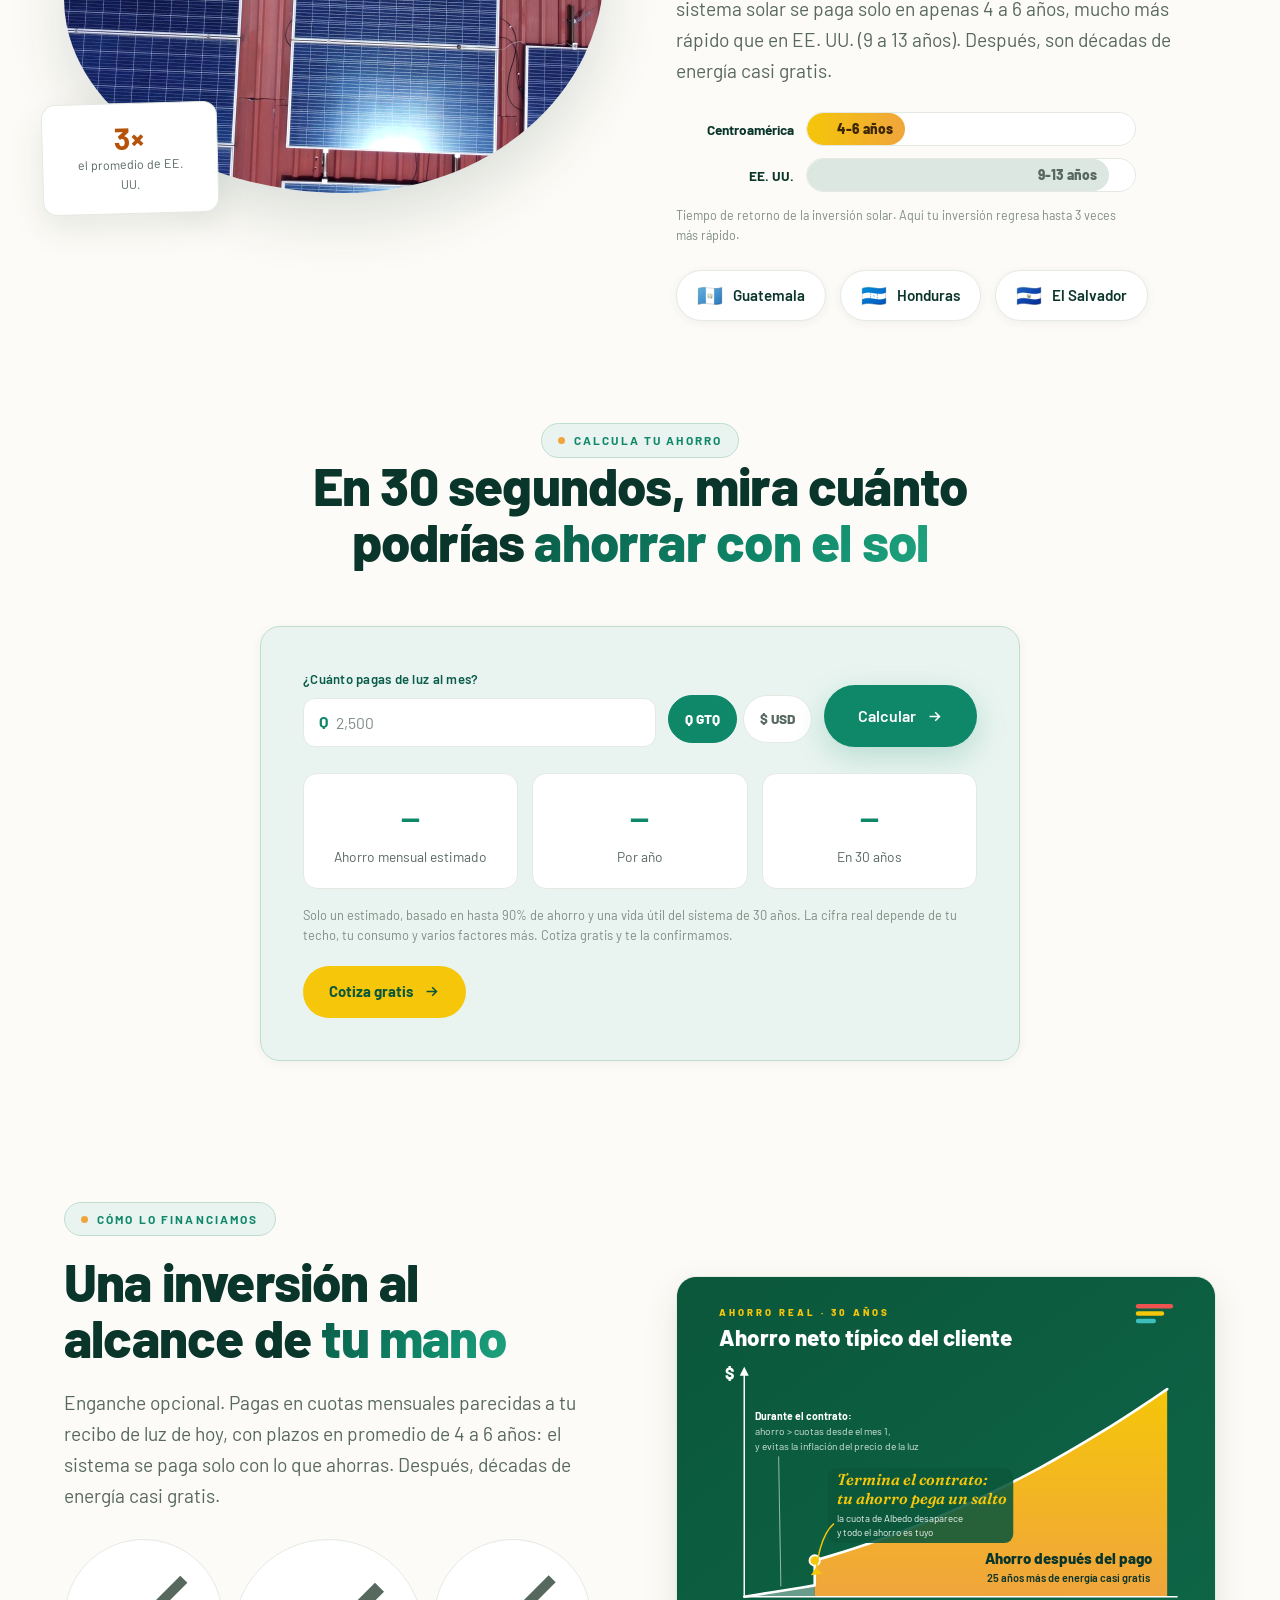
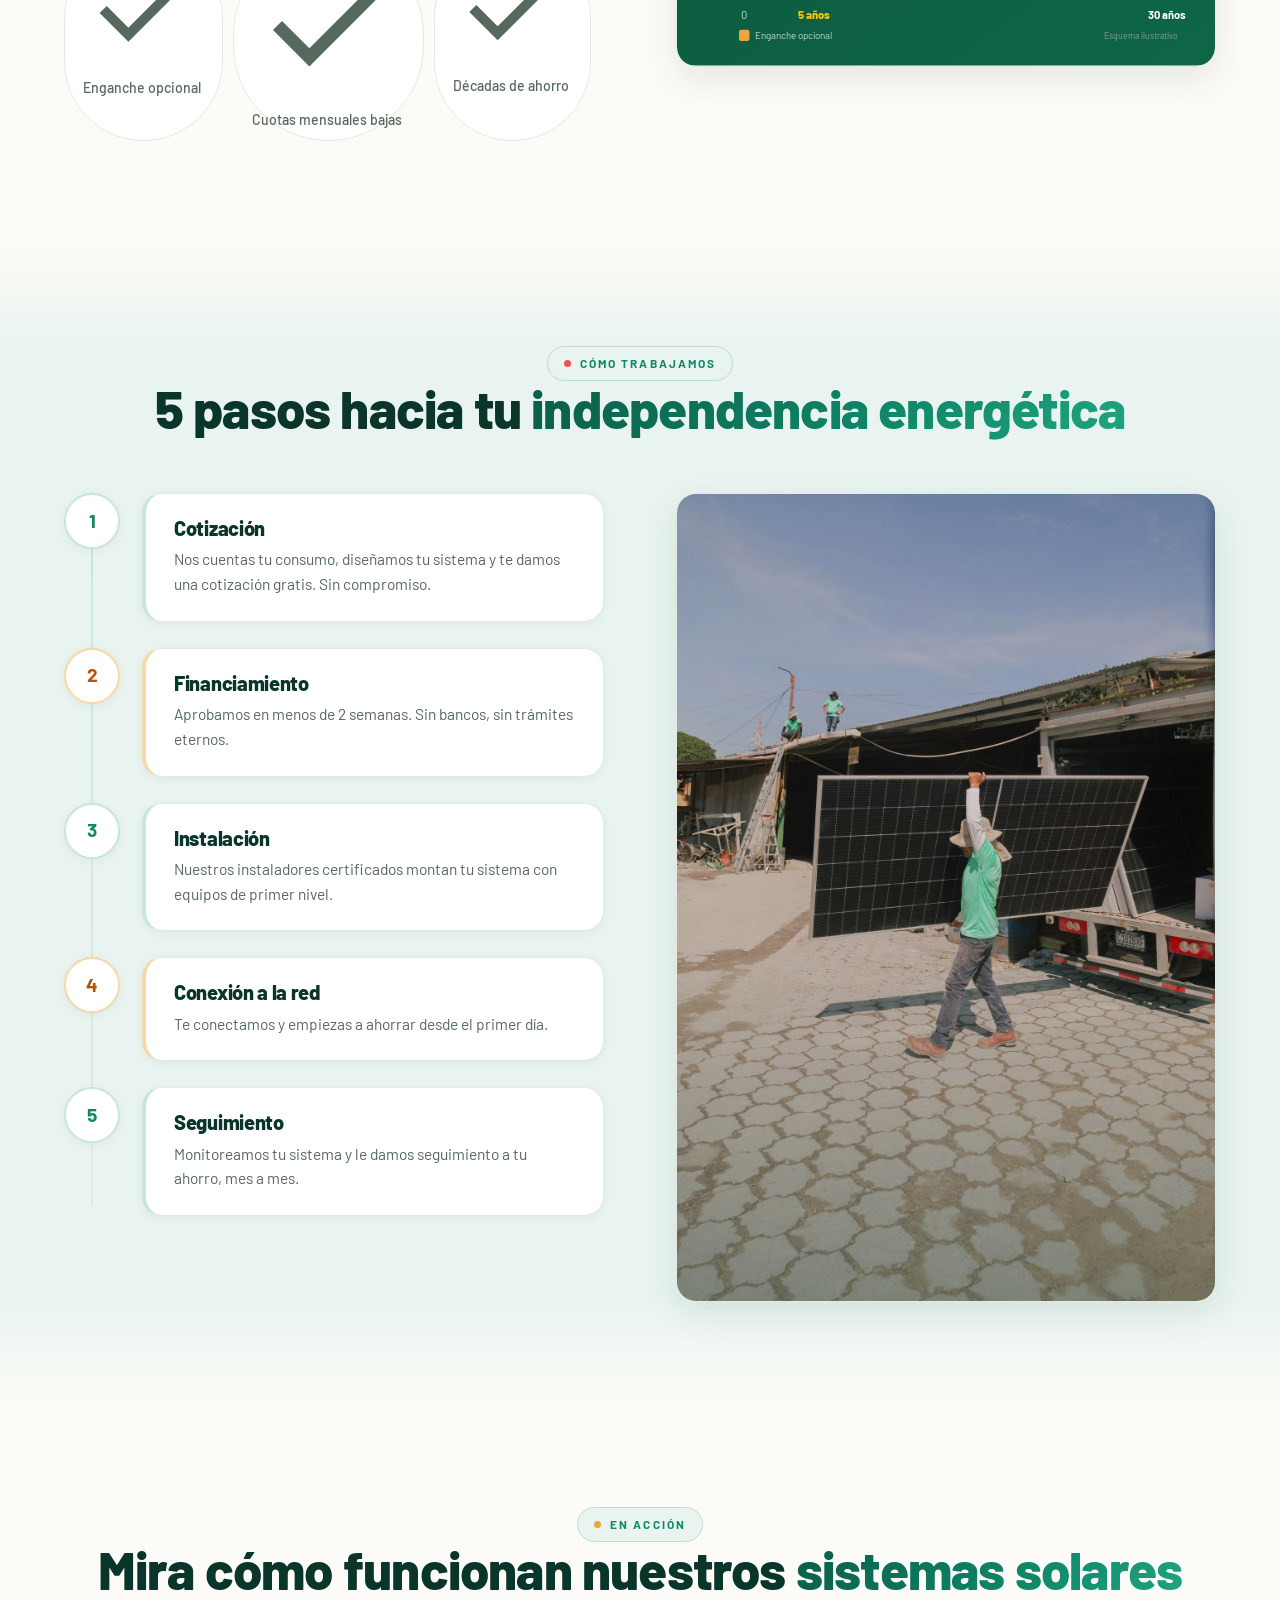
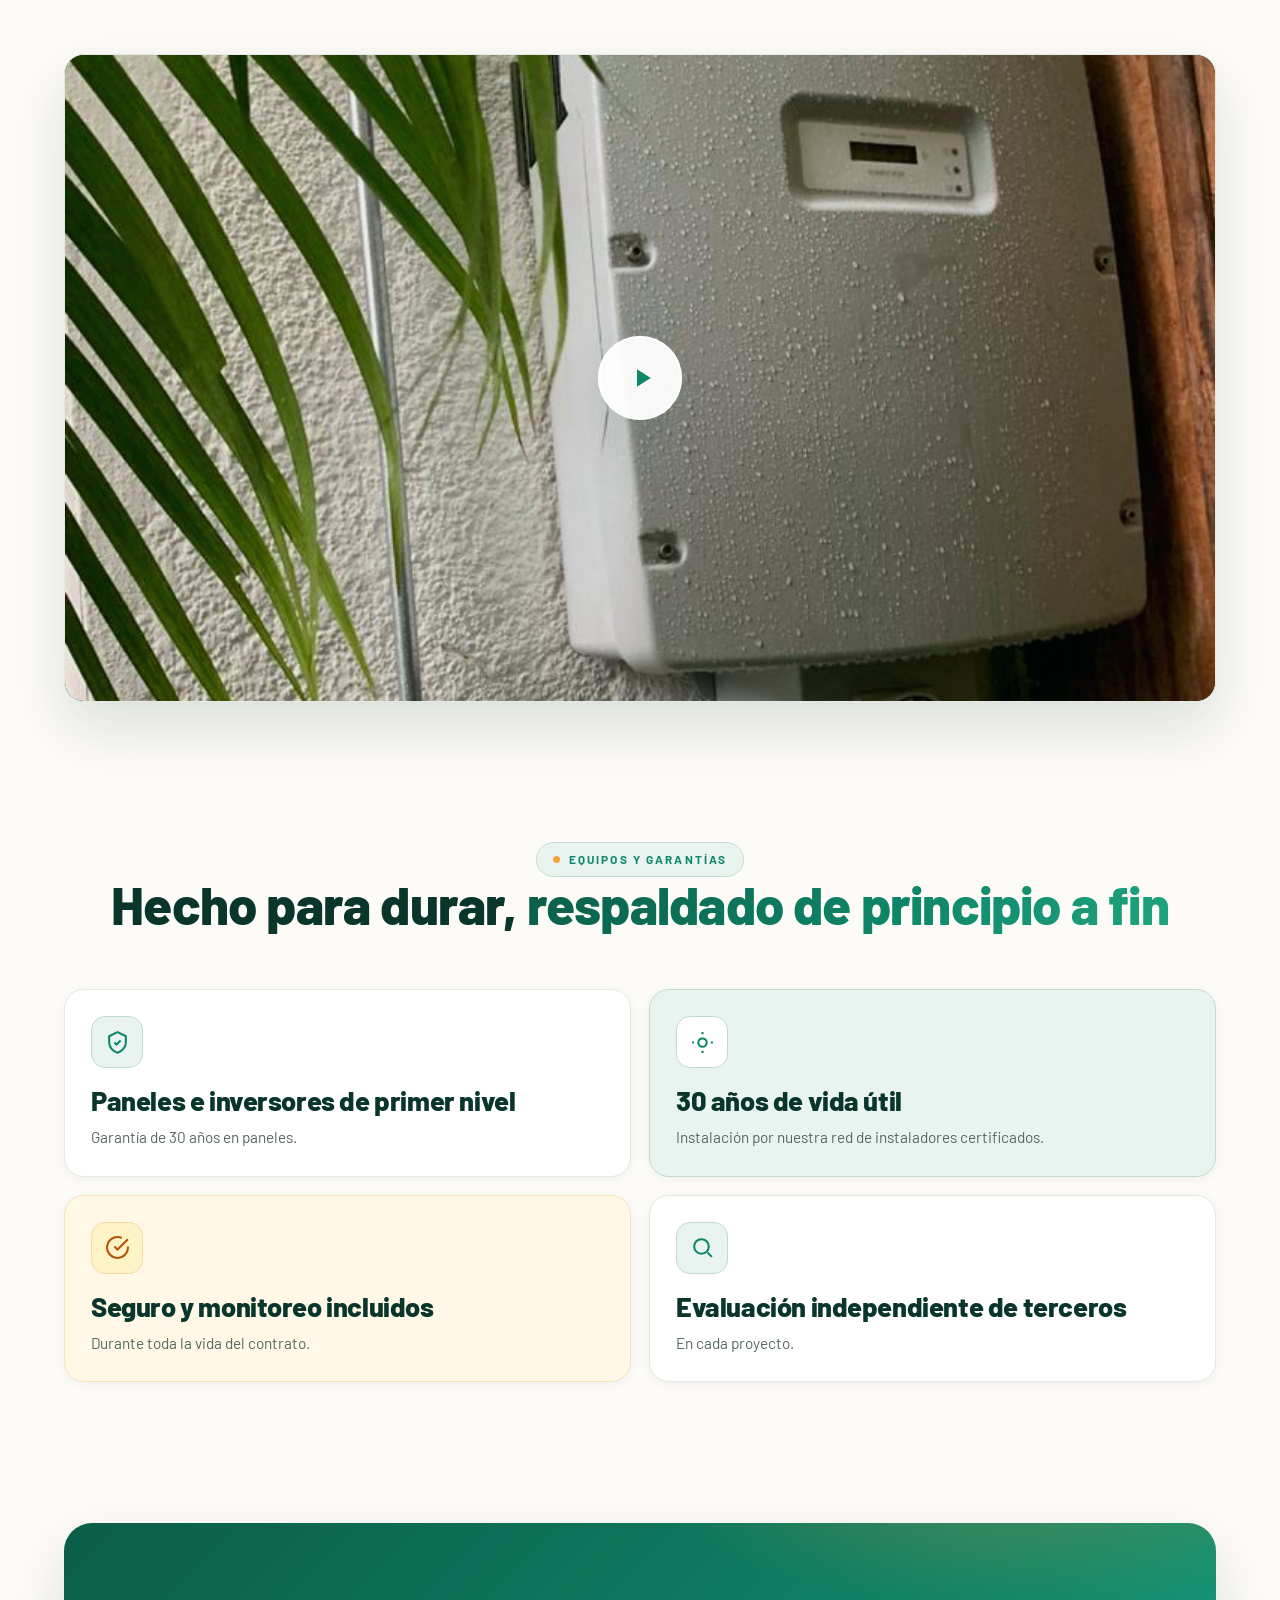
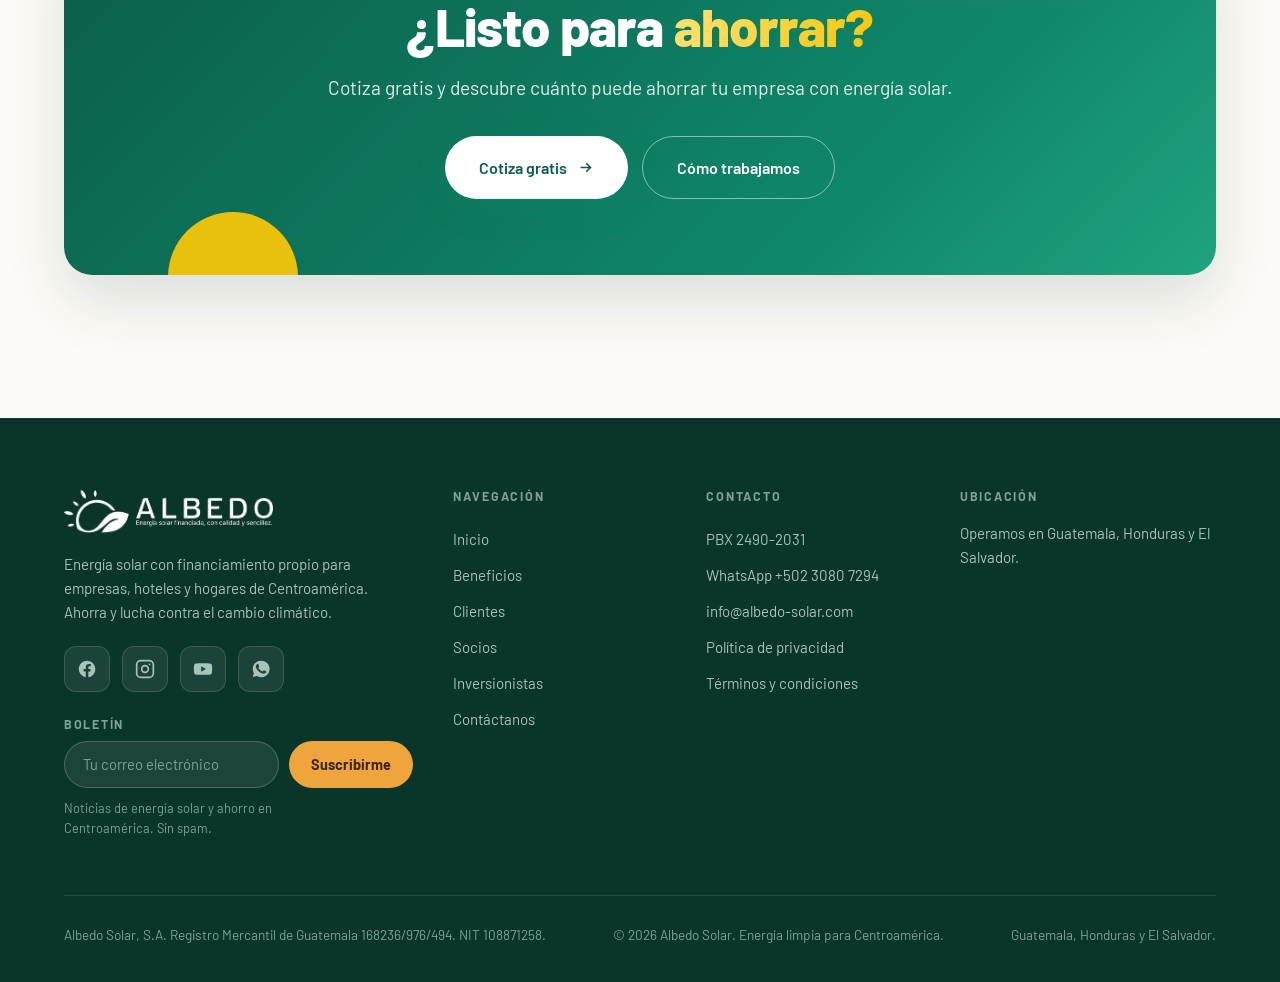
==== commit 80af559a: "Add files via upload" ====
--- a/beneficios.html
+++ b/beneficios.html
@@ -4,14 +4,14 @@
 <meta charset="UTF-8" />
 <meta name="viewport" content="width=device-width, initial-scale=1.0" />
 <title data-en="Benefits of solar | Albedo Solar">Beneficios de la energía solar | Albedo Solar</title>
-<meta name="description" data-en="Up to 90% savings, 25+ years of energy, less CO2. The smartest investment for your business in Central America." content="Hasta 90% de ahorro, +25 años de energía y menos CO2. La mejor inversión para tu negocio en Centroamérica." />
+<meta name="description" data-en="Up to 90% savings, 30 years of energy, less CO2. The smartest investment for your business in Central America." content="Hasta 90% de ahorro, 30 años de energía y menos CO2. La mejor inversión para tu negocio en Centroamérica." />
 <link rel="icon" type="image/png" href="assets/images/green-logo-sun.png" />
 <link rel="preconnect" href="https://fonts.googleapis.com">
 <link rel="preconnect" href="https://fonts.gstatic.com" crossorigin>
 <link rel="alternate" hreflang="es" href="https://albedo-solar.com/beneficios.html" />
 <link rel="alternate" hreflang="en" href="https://albedo-solar.com/beneficios.html?lang=en" />
 <link rel="alternate" hreflang="x-default" href="https://albedo-solar.com/beneficios.html" />
-<link rel="stylesheet" href="assets/css/styles.css?v=8" />
+<link rel="stylesheet" href="assets/css/styles.css?v=9" />
 </head>
 <body>
 
@@ -33,7 +33,7 @@
     </div>
     <div class="nav-right">
       <div class="lang"><button data-lang="es" class="on">ES</button><button data-lang="en">EN</button></div>
-      <a href="contacto.html" class="btn btn--primary nav-cta" data-en="Get a free quote">Cotiza gratis
+      <a href="contacto.html" class="btn btn--primary nav-cta" data-en="Get a Free Quote">Cotiza gratis
         <svg viewBox="0 0 24 24" fill="none" stroke="currentColor" stroke-width="2.2"><path d="M5 12h14M13 6l6 6-6 6"/></svg></a>
       <button class="burger" aria-label="Menú"><span></span><span></span><span></span></button>
     </div>
@@ -46,15 +46,15 @@
   <a href="socios.html" data-en="Installers">Socios</a>
   <a href="inversionistas.html" data-en="Investors">Inversionistas</a>
   <a href="contacto.html" data-en="Contact">Contáctanos</a>
-  <a href="contacto.html" class="btn btn--primary" data-en="Get a free quote">Cotiza gratis</a>
+  <a href="contacto.html" class="btn btn--primary" data-en="Get a Free Quote">Cotiza gratis</a>
 </div>
 
 <!-- PAGE HERO -->
-<section class="page-hero">
+<section class="page-hero photo-hero" style="background-image:url('assets/images/rooftop-array.jpg')">
   <div class="wrap">
     <span class="halfsun" aria-hidden="true"></span>
-    <span class="eyebrow" data-reveal data-en="Benefits and how we work">Beneficios y cómo trabajamos</span>
-    <h1 data-reveal data-delay="1" data-en="Save money and fight climate change" style="margin-top:20px;max-width:14ch">Ahorra dinero y lucha contra el <span class="gradient-text">cambio climático</span></h1>
+    <span class="eyebrow" data-reveal data-en="Benefits and How We Work">Beneficios y cómo trabajamos</span>
+    <h1 data-reveal data-delay="1" data-en="Save Money and Fight Climate Change" style="margin-top:20px;max-width:14ch">Ahorra dinero y lucha contra el <span class="gradient-text">cambio climático</span></h1>
     <p class="lead" data-reveal data-delay="2" data-en="Solar is the smartest investment your business can make today: good for your pocket and for the planet.">La energía solar es la inversión más inteligente que tu empresa puede hacer hoy: buena para tu bolsillo y para el planeta.</p>
     <div class="tricolor" data-reveal data-delay="3" aria-hidden="true"><i></i><i></i><i></i></div>
   </div>
@@ -73,19 +73,19 @@
     <div class="bento">
       <div class="card col-2" data-reveal>
         <div class="card-media card-media--short"><img src="assets/images/electricity-bill.jpg" alt="Factura de luz con energía solar" data-en-alt="Power bill with solar" loading="lazy" /></div>
-        <div class="card-body"><h3 data-en="Pay less every month">Paga menos cada mes</h3>
+        <div class="card-body"><h3 data-en="Pay Less Every Month">Paga menos cada mes</h3>
           <p data-en="Your bill drops by up to 90% the moment we switch the system on.">Tu factura baja hasta 90% apenas conectamos el sistema.</p>
         </div>
       </div>
       <div class="card col-2" data-reveal data-delay="1">
         <div class="card-media card-media--short"><img src="assets/images/technician-screw.jpg" alt="Sistema solar en campo verde" data-en-alt="Solar array in green fields" loading="lazy" /></div>
-        <div class="card-body"><h3 data-en="Energy that lasts decades">Energía que dura décadas</h3>
-          <p data-en="25+ years of production. The sun works for you every day.">Más de 25 años produciendo. El sol trabaja para ti todos los días.</p>
+        <div class="card-body"><h3 data-en="Energy That Lasts Decades">Energía que dura décadas</h3>
+          <p data-en="30 years of production. The sun works for you every day.">30 años produciendo. El sol trabaja para ti todos los días.</p>
         </div>
       </div>
       <div class="card col-2" data-reveal data-delay="2">
         <div class="card-media card-media--short"><img src="assets/images/garden-array.jpg" alt="Panel solar en un jardín en Guatemala" data-en-alt="Solar panel in a Guatemalan garden" loading="lazy" /></div>
-        <div class="card-body"><h3 data-en="Same operation, less CO2">Misma operación, menos CO2</h3>
+        <div class="card-body"><h3 data-en="Same Operation, Less CO2">Misma operación, menos CO2</h3>
           <p data-en="Every install avoids tons of CO2. Clean energy, straight from the sun.">Cada instalación deja de emitir toneladas de CO2. Energía limpia, directo del sol.</p>
         </div>
       </div>
@@ -99,23 +99,23 @@
     <div class="split">
       <div class="split-media" data-reveal>
         <div class="frame blob-frame b2"><img src="assets/images/rooftop-panels.jpg" alt="Paneles solares sobre techo en Centroamérica" data-en-alt="Solar panels on a rooftop in Central America" /></div>
-        <div class="glow-chip"><div class="big">3×</div><div class="sm" data-en="the US average">el promedio de EE. UU.</div></div>
+        <div class="glow-chip"><div class="big">3×</div><div class="sm" data-en="The US Average">el promedio de EE. UU.</div></div>
       </div>
       <div class="split-content">
-        <span class="eyebrow" data-reveal data-en="The context">El contexto</span>
-        <h2 data-reveal data-delay="1" data-en="Why Central America needs solar" style="margin:18px 0 22px">¿Por qué Centroamérica <span class="gradient-text">necesita</span> energía solar?</h2>
-        <p class="lead" data-reveal data-delay="2" data-en="In Central America, electricity is among the most expensive on the continent, close to 3 times the US average. That high cost is actually a huge opportunity. A solar system pays for itself in just 3 to 4 years, about a third of the time it takes in the US (9 to 13 years). After that, it’s decades of near-free energy.">En Centroamérica, la electricidad está entre las más caras del continente, cerca de 3 veces el promedio de Estados Unidos. Ese costo tan alto es, en realidad, una oportunidad enorme. Un sistema solar se paga solo en apenas 3 a 4 años, casi un tercio de lo que toma en EE. UU. (9 a 13 años). Después, son décadas de energía casi gratis.</p>
+        <span class="eyebrow" data-reveal data-en="The Context">El contexto</span>
+        <h2 data-reveal data-delay="1" data-en="Why Central America Needs Solar" style="margin:18px 0 22px">¿Por qué Centroamérica <span class="gradient-text">necesita</span> energía solar?</h2>
+        <p class="lead" data-reveal data-delay="2" data-en="In Central America, electricity is among the most expensive on the continent, close to 3 times the US average. That high cost is actually a huge opportunity. A solar system pays for itself in just 4 to 6 years, far faster than in the US (9 to 13 years). After that, it’s decades of near-free energy.">En Centroamérica, la electricidad está entre las más caras del continente, cerca de 3 veces el promedio de Estados Unidos. Ese costo tan alto es, en realidad, una oportunidad enorme. Un sistema solar se paga solo en apenas 4 a 6 años, mucho más rápido que en EE. UU. (9 a 13 años). Después, son décadas de energía casi gratis.</p>
 
         <div class="payback" data-reveal data-delay="3">
           <div class="pbk win">
             <div class="lbl" data-en="Central America">Centroamérica</div>
-            <div class="track"><div class="bar" data-en="3-4 years">3-4 años</div></div>
+            <div class="track"><div class="bar" data-en="4-6 Years">4-6 años</div></div>
           </div>
           <div class="pbk lose">
             <div class="lbl" data-en="USA">EE. UU.</div>
-            <div class="track"><div class="bar" data-en="9-13 years">9-13 años</div></div>
+            <div class="track"><div class="bar" data-en="9-13 Years">9-13 años</div></div>
           </div>
-          <p class="pbk-note" data-en="Solar payback time. Your investment returns 3x faster here.">Tiempo de retorno de la inversión solar. Aquí tu inversión regresa 3 veces más rápido.</p>
+          <p class="pbk-note" data-en="Solar payback time. Your investment returns up to 3x faster here.">Tiempo de retorno de la inversión solar. Aquí tu inversión regresa hasta 3 veces más rápido.</p>
         </div>
         <div class="region" style="margin-top:24px;justify-content:flex-start" data-reveal data-delay="4">
           <span class="flag"><span>🇬🇹</span> Guatemala</span>
@@ -131,8 +131,8 @@
 <section class="section-pad" id="estimador" style="padding-top:0">
   <div class="wrap">
     <div class="sec-head center">
-      <span class="eyebrow" data-reveal data-en="Savings estimator">Calcula tu ahorro</span>
-      <h2 data-reveal data-delay="1" data-en="In 30 seconds, see how much you could save with solar">En 30 segundos, mira cuánto podrías <span class="gradient-text">ahorrar con el sol</span></h2>
+      <span class="eyebrow" data-reveal data-en="Savings Estimator">Calcula tu ahorro</span>
+      <h2 data-reveal data-delay="1" data-en="In 30 Seconds, See How Much You Could Save with Solar">En 30 segundos, mira cuánto podrías <span class="gradient-text">ahorrar con el sol</span></h2>
     </div>
     <form class="estimator" id="estimator" data-reveal data-delay="2" novalidate>
       <div class="est-input">
@@ -148,13 +148,13 @@
           <svg viewBox="0 0 24 24" fill="none" stroke="currentColor" stroke-width="2.2"><path d="M5 12h14M13 6l6 6-6 6"/></svg></button>
       </div>
       <div class="est-out" hidden>
-        <div class="est-cell"><div class="v" data-est="month">—</div><div class="k" data-en="Estimated monthly savings">Ahorro mensual estimado</div></div>
-        <div class="est-cell"><div class="v" data-est="year">—</div><div class="k" data-en="Per year">Por año</div></div>
-        <div class="est-cell"><div class="v" data-est="life">—</div><div class="k" data-en="Over 30 years">En 30 años</div></div>
+        <div class="est-cell"><div class="v" data-est="month">—</div><div class="k" data-en="Estimated Monthly Savings">Ahorro mensual estimado</div></div>
+        <div class="est-cell"><div class="v" data-est="year">—</div><div class="k" data-en="Per Year">Por año</div></div>
+        <div class="est-cell"><div class="v" data-est="life">—</div><div class="k" data-en="Over 30 Years">En 30 años</div></div>
       </div>
       <p class="est-note" data-en="An estimate only, based on up to 90% savings over a 30-year system life. Your real figure depends on your roof, your usage and several other factors. Get a free quote and we’ll confirm it.">Solo un estimado, basado en hasta 90% de ahorro y una vida útil del sistema de 30 años. La cifra real depende de tu techo, tu consumo y varios factores más. Cotiza gratis y te la confirmamos.</p>
       <div class="est-actions">
-        <a class="btn btn--solar est-quote" href="contacto.html" data-en="Get a free quote">Cotiza gratis
+        <a class="btn btn--solar est-quote" href="contacto.html" data-en="Get a Free Quote">Cotiza gratis
           <svg viewBox="0 0 24 24" fill="none" stroke="currentColor" stroke-width="2.2"><path d="M5 12h14M13 6l6 6-6 6"/></svg></a>
       </div>
     </form>
@@ -166,13 +166,13 @@
   <div class="wrap">
     <div class="split">
       <div class="split-content">
-        <span class="eyebrow" data-reveal data-en="How we finance it">Cómo lo financiamos</span>
-        <h2 data-reveal data-delay="1" data-en="An investment within reach" style="margin:18px 0 22px">Una inversión al alcance de <span class="gradient-text">tu mano</span></h2>
+        <span class="eyebrow" data-reveal data-en="How We Finance It">Cómo lo financiamos</span>
+        <h2 data-reveal data-delay="1" data-en="An Investment Within Reach" style="margin:18px 0 22px">Una inversión al alcance de <span class="gradient-text">tu mano</span></h2>
         <p class="lead" data-reveal data-delay="2" data-en="Optional downpayment. You pay monthly, in installments close to today’s power bill, over terms averaging 4 to 6 years: the system pays for itself with what you save. Then decades of near-free energy.">Enganche opcional. Pagas en cuotas mensuales parecidas a tu recibo de luz de hoy, con plazos en promedio de 4 a 6 años: el sistema se paga solo con lo que ahorras. Después, décadas de energía casi gratis.</p>
         <div class="pills" style="margin-top:28px">
-          <span class="pill" data-reveal data-delay="2"><svg viewBox="0 0 24 24" fill="none" stroke="currentColor" stroke-width="2"><path d="M20 6 9 17l-5-5"/></svg> <span data-en="Optional downpayment">Enganche opcional</span></span>
-          <span class="pill" data-reveal data-delay="3"><svg viewBox="0 0 24 24" fill="none" stroke="currentColor" stroke-width="2"><path d="M20 6 9 17l-5-5"/></svg> <span data-en="Low monthly installments">Cuotas mensuales bajas</span></span>
-          <span class="pill" data-reveal data-delay="4"><svg viewBox="0 0 24 24" fill="none" stroke="currentColor" stroke-width="2"><path d="M20 6 9 17l-5-5"/></svg> <span data-en="Decades of savings">Décadas de ahorro</span></span>
+          <span class="pill" data-reveal data-delay="2"><svg viewBox="0 0 24 24" fill="none" stroke="currentColor" stroke-width="2"><path d="M20 6 9 17l-5-5"/></svg> <span data-en="Optional Downpayment">Enganche opcional</span></span>
+          <span class="pill" data-reveal data-delay="3"><svg viewBox="0 0 24 24" fill="none" stroke="currentColor" stroke-width="2"><path d="M20 6 9 17l-5-5"/></svg> <span data-en="Low Monthly Installments">Cuotas mensuales bajas</span></span>
+          <span class="pill" data-reveal data-delay="4"><svg viewBox="0 0 24 24" fill="none" stroke="currentColor" stroke-width="2"><path d="M20 6 9 17l-5-5"/></svg> <span data-en="Decades of Savings">Décadas de ahorro</span></span>
         </div>
       </div>
       <div class="split-media" data-reveal data-delay="2">
@@ -191,7 +191,7 @@
   <g transform="translate(614,36)">
     <rect width="50" height="6" rx="3" fill="#EF5350"/><rect y="10" width="38" height="6" rx="3" fill="#F5C609"/><rect y="20" width="27" height="6" rx="3" fill="#3EBEBD"/>
   </g>
-  <text x="56" y="92" font-family="Barlow, sans-serif" font-size="30" font-weight="800" fill="#FFFFFF" data-en="Typical client net savings">Ahorro neto típico del cliente</text>
+  <text x="56" y="92" font-family="Barlow, sans-serif" font-size="30" font-weight="800" fill="#FFFFFF" data-en="Typical Client Net Savings">Ahorro neto típico del cliente</text>
 
   <path d="M 90 428 90.0 428.0 L 108.9 424.9 L 127.7 421.9 L 146.6 418.8 L 165.5 415.8 L 184.3 412.7 L 184.3 428 Z" fill="#FFFFFF" opacity="0.38"/>
   <path d="M 184.3 428 L 184.3 379.4 L 203.2 373.9 L 222.1 368.2 L 240.9 362.1 L 259.8 355.7 L 278.7 349.0 L 297.5 342.1 L 316.4 334.7 L 335.3 327.1 L 354.1 319.2 L 373.0 311.0 L 391.9 302.4 L 410.7 293.5 L 429.6 284.4 L 448.5 274.9 L 467.3 265.1 L 486.2 255.0 L 505.1 244.6 L 523.9 233.8 L 542.8 222.8 L 561.7 211.4 L 580.5 199.8 L 599.4 187.8 L 618.3 175.5 L 637.1 162.9 L 656.0 150.0 L 656 428 Z" fill="url(#abGold)"/>
@@ -208,6 +208,7 @@
   <text x="104" y="231" font-family="Barlow, sans-serif" font-size="13.5" fill="#D7E6DF" data-en="and you avoid electricity price inflation">y evitas la inflación del precio de la luz</text>
   <line x1="136" y1="240" x2="139" y2="414" stroke="#D7E6DF" stroke-width="1.2" opacity="0.75"/>
 
+  <rect id="annBack" x="202" y="256" width="248" height="100" rx="12" fill="#0B573C" opacity="0.88"/>
   <text x="214" y="278" font-family="Fraunces, Georgia, serif" font-size="21" font-weight="600" font-style="italic" fill="#F5C609" data-en="The contract ends:">Termina el contrato:</text>
   <text x="214" y="304" font-family="Fraunces, Georgia, serif" font-size="21" font-weight="600" font-style="italic" fill="#F5C609" data-en="your savings jump">tu ahorro pega un salto</text>
   <text x="214" y="328" font-family="Barlow, sans-serif" font-size="13" fill="#FFFFFF" opacity="0.95" data-en="Albedo payments stop; the whole">la cuota de Albedo desaparece</text>
@@ -215,7 +216,7 @@
   <path d="M 210 330 Q 192 345 186 393" fill="none" stroke="#F5C609" stroke-width="2"/>
   <path d="M 179 399 L 186 389 L 195 397 Z" fill="#F5C609"/>
 
-  <text x="524" y="384" text-anchor="middle" font-family="Barlow, sans-serif" font-size="20" font-weight="800" fill="#0A352B" data-en="Savings after repayment">Ahorro después del pago</text>
+  <text x="524" y="384" text-anchor="middle" font-family="Barlow, sans-serif" font-size="20" font-weight="800" fill="#0A352B" data-en="Savings After Repayment">Ahorro después del pago</text>
   <text x="524" y="408" text-anchor="middle" font-family="Barlow, sans-serif" font-size="14.5" font-weight="600" fill="#0A352B" data-en="25 more years of near-free energy">25 años más de energía casi gratis</text>
 
   <text x="90" y="458" text-anchor="middle" font-family="Barlow, sans-serif" font-size="15" fill="#BFDCD0">0</text>
@@ -234,8 +235,8 @@
 <section class="section-pad band-tint" id="proceso">
   <div class="wrap">
     <div class="sec-head center">
-      <span class="eyebrow" data-reveal data-en="How we work">Cómo trabajamos</span>
-      <h2 data-reveal data-delay="1" data-en="5 steps to your energy independence">5 pasos hacia tu <span class="gradient-text">independencia energética</span></h2>
+      <span class="eyebrow" data-reveal data-en="How We Work">Cómo trabajamos</span>
+      <h2 data-reveal data-delay="1" data-en="5 Steps to Your Energy Independence">5 pasos hacia tu <span class="gradient-text">independencia energética</span></h2>
     </div>
     <div class="split" style="align-items:start">
       <div class="timeline">
@@ -253,7 +254,7 @@
         </div>
         <div class="step" data-reveal data-delay="3">
           <div class="step-num">4</div>
-          <div class="step-card"><h3 data-en="Grid connection">Conexión a la red</h3><p data-en="We connect you and you start saving from day one.">Te conectamos y empiezas a ahorrar desde el primer día.</p></div>
+          <div class="step-card"><h3 data-en="Grid Connection">Conexión a la red</h3><p data-en="We connect you and you start saving from day one.">Te conectamos y empiezas a ahorrar desde el primer día.</p></div>
         </div>
         <div class="step" data-reveal data-delay="4">
           <div class="step-num">5</div>
@@ -271,8 +272,8 @@
 <section class="section-pad">
   <div class="wrap">
     <div class="sec-head center">
-      <span class="eyebrow" data-reveal data-en="In action">En acción</span>
-      <h2 data-reveal data-delay="1" data-en="See our solar systems at work">Mira cómo funcionan nuestros <span class="gradient-text">sistemas solares</span></h2>
+      <span class="eyebrow" data-reveal data-en="In Action">En acción</span>
+      <h2 data-reveal data-delay="1" data-en="See Our Solar Systems at Work">Mira cómo funcionan nuestros <span class="gradient-text">sistemas solares</span></h2>
     </div>
     <div class="video-wrap" data-reveal data-delay="2" data-video="ISnchuRKxOI" data-video-en="KFCR8tVt4Uo">
       <img class="poster" src="assets/images/how-it-works.jpg" alt="Inversor solar instalado por Albedo" data-en-alt="Solar inverter installed by Albedo" style="object-position:center" loading="lazy" />
@@ -285,35 +286,35 @@
 <section class="section-pad" style="padding-top:clamp(20px,3vw,40px)">
   <div class="wrap">
     <div class="sec-head center">
-      <span class="eyebrow" data-reveal data-en="Equipment and warranties">Equipos y garantías</span>
-      <h2 data-reveal data-delay="1" data-en="Built to last, backed end to end">Hecho para durar, <span class="gradient-text">respaldado de principio a fin</span></h2>
+      <span class="eyebrow" data-reveal data-en="Equipment and Warranties">Equipos y garantías</span>
+      <h2 data-reveal data-delay="1" data-en="Built to Last, Backed End to End">Hecho para durar, <span class="gradient-text">respaldado de principio a fin</span></h2>
     </div>
     <div class="bento">
       <div class="card col-3" data-reveal>
         <div class="card-body">
           <div class="icon-badge"><svg viewBox="0 0 24 24" fill="none" stroke="currentColor" stroke-width="2"><path d="M12 2 4 6v6c0 5 3.5 8 8 10 4.5-2 8-5 8-10V6z"/><path d="m9 12 2 2 4-4"/></svg></div>
-          <h3 data-en="Tier-1 panels and inverters">Paneles e inversores de primer nivel</h3>
-          <p data-en="Panel warranty typically 25 to 30 years; inverters 5 to 12 years.">Garantía de paneles típicamente 25 a 30 años; inversores 5 a 12 años.</p>
+          <h3 data-en="Tier-1 Panels and Inverters">Paneles e inversores de primer nivel</h3>
+          <p data-en="30-Year Guarantee on Panels.">Garantía de 30 años en paneles.</p>
         </div>
       </div>
       <div class="card col-3" data-reveal data-delay="1">
         <div class="card-body">
           <div class="icon-badge solar"><svg viewBox="0 0 24 24" fill="none" stroke="currentColor" stroke-width="2"><circle cx="12" cy="12" r="4"/><path d="M12 2v2M12 20v2M2 12h2M20 12h2"/></svg></div>
-          <h3 data-en="25+ years of system life">Más de 25 años de vida útil</h3>
+          <h3 data-en="30 Years of System Life">30 años de vida útil</h3>
           <p data-en="Installed by our vetted, certified installer network.">Instalación por nuestra red de instaladores certificados.</p>
         </div>
       </div>
       <div class="card col-3" data-reveal data-delay="1">
         <div class="card-body">
           <div class="icon-badge"><svg viewBox="0 0 24 24" fill="none" stroke="currentColor" stroke-width="2"><path d="M22 11.1V12a10 10 0 1 1-5.9-9.1"/><path d="M22 4 12 14.01l-3-3"/></svg></div>
-          <h3 data-en="Insurance and monitoring included">Seguro y monitoreo incluidos</h3>
+          <h3 data-en="Insurance and Monitoring Included">Seguro y monitoreo incluidos</h3>
           <p data-en="Covered for the life of the contract.">Durante toda la vida del contrato.</p>
         </div>
       </div>
       <div class="card col-3" data-reveal data-delay="2">
         <div class="card-body">
           <div class="icon-badge"><svg viewBox="0 0 24 24" fill="none" stroke="currentColor" stroke-width="2"><circle cx="11" cy="11" r="7"/><path d="m21 21-4.3-4.3"/></svg></div>
-          <h3 data-en="Independent third-party evaluation">Evaluación independiente de terceros</h3>
+          <h3 data-en="Independent Third-party Evaluation">Evaluación independiente de terceros</h3>
           <p data-en="On every project.">En cada proyecto.</p>
         </div>
       </div>
@@ -326,12 +327,12 @@
   <div class="wrap">
     <div class="cta-box" data-reveal>
       <span class="halfsun" aria-hidden="true"></span>
-      <h2 data-en="Ready to save?">¿Listo para <span class="solar-text">ahorrar?</span></h2>
+      <h2 data-en="Ready to Save?">¿Listo para <span class="solar-text">ahorrar?</span></h2>
       <p class="lead" data-en="Get a free quote and see how much your business can save with solar.">Cotiza gratis y descubre cuánto puede ahorrar tu empresa con energía solar.</p>
       <div class="hero-actions">
-        <a href="contacto.html" class="btn btn--primary btn--lg" data-en="Get a free quote">Cotiza gratis
+        <a href="contacto.html" class="btn btn--primary btn--lg" data-en="Get a Free Quote">Cotiza gratis
           <svg viewBox="0 0 24 24" fill="none" stroke="currentColor" stroke-width="2.2"><path d="M5 12h14M13 6l6 6-6 6"/></svg></a>
-        <a href="beneficios.html#proceso" class="btn btn--ghost btn--lg" data-en="How we work">Cómo trabajamos</a>
+        <a href="beneficios.html#proceso" class="btn btn--ghost btn--lg" data-en="How We Work">Cómo trabajamos</a>
       </div>
     </div>
   </div>
@@ -375,7 +376,7 @@
         <a href="tel:+50224902031">PBX 2490-2031</a>
         <a href="https://wa.me/50230807294" target="_blank" rel="noopener">WhatsApp +502 3080 7294</a>
         <a href="mailto:info@albedo-solar.com">info@albedo-solar.com</a>
-        <a href="privacidad.html" data-en="Privacy policy">Política de privacidad</a>
+        <a href="privacidad.html" data-en="Privacy Policy">Política de privacidad</a>
         <a href="terminos.html" data-en="Terms">Términos y condiciones</a>
       </div>
       <div class="footer-col">
@@ -384,9 +385,9 @@
       </div>
     </div>
     <div class="footer-bottom">
-      <span data-en="Albedo Solar, S.A. Registro Mercantil de Guatemala 168236/976/494. NIT 108871258.">Albedo Solar, S.A. Registro Mercantil de Guatemala 168236/976/494. NIT 108871258.</span>
-
-      <span data-en="© 2026 Albedo Solar. Clean energy for Central America.">© <span data-year>2026</span> Albedo Solar. Energía limpia para Centroamérica.</span>
+      <span data-en="Albedo Solar, S.A. Registro Mercantil De Guatemala 168236/976/494. NIT 108871258.">Albedo Solar, S.A. Registro Mercantil de Guatemala 168236/976/494. NIT 108871258.</span>
+
+      <span data-en="© 2026 Albedo Solar. Clean Energy for Central America.">© <span data-year>2026</span> Albedo Solar. Energía limpia para Centroamérica.</span>
       <span data-en="Guatemala, Honduras and El Salvador.">Guatemala, Honduras y El Salvador.</span>
     </div>
   </div>
@@ -399,10 +400,10 @@
 <!-- sticky mobile CTA bar -->
 <div class="mobile-cta">
   <a class="btn btn--primary" href="https://wa.me/50230807294" target="_blank" rel="noopener" data-wa-es="Hola Albedo. Quiero una cotización gratis." data-wa-en="Hi Albedo. I'd like a free quote." data-en="WhatsApp">WhatsApp</a>
-  <a class="btn btn--ghost" href="beneficios.html#estimador" data-en="See your savings">Calcula tu ahorro</a>
+  <a class="btn btn--ghost" href="beneficios.html#estimador" data-en="See Your Savings">Calcula tu ahorro</a>
 </div>
 
-<script src="assets/js/config.js?v=8"></script>
-<script src="assets/js/main.js?v=8"></script>
+<script src="assets/js/config.js?v=9"></script>
+<script src="assets/js/main.js?v=9"></script>
 </body>
 </html>
--- a/assets/css/styles.css
+++ b/assets/css/styles.css
@@ -852,3 +852,11 @@
 .bc-foot span { color: var(--muted); font-size: 0.9rem; }
 .bc-after { border-color: var(--stroke-2); }
 @media (max-width: 780px) { .bill-compare { grid-template-columns: 1fr; } .bc-img { height: 260px; } }
+
+
+/* estimator currency toggle + benefit photo headers */
+.cur-tabs { display: flex; gap: 6px; align-items: flex-end; padding-bottom: 4px; }
+.cur-tabs button { padding: 12px 16px; border-radius: 100px; font-weight: 800; font-size: 0.85rem; background: var(--surface); border: 1.5px solid var(--stroke); color: var(--muted); transition: .25s; }
+.cur-tabs button.on { background: var(--green); border-color: var(--green); color: #fff; }
+.est-prefixed[data-cur="$"]::before { content: "$"; }
+.card-media--short { aspect-ratio: auto; height: 158px; }
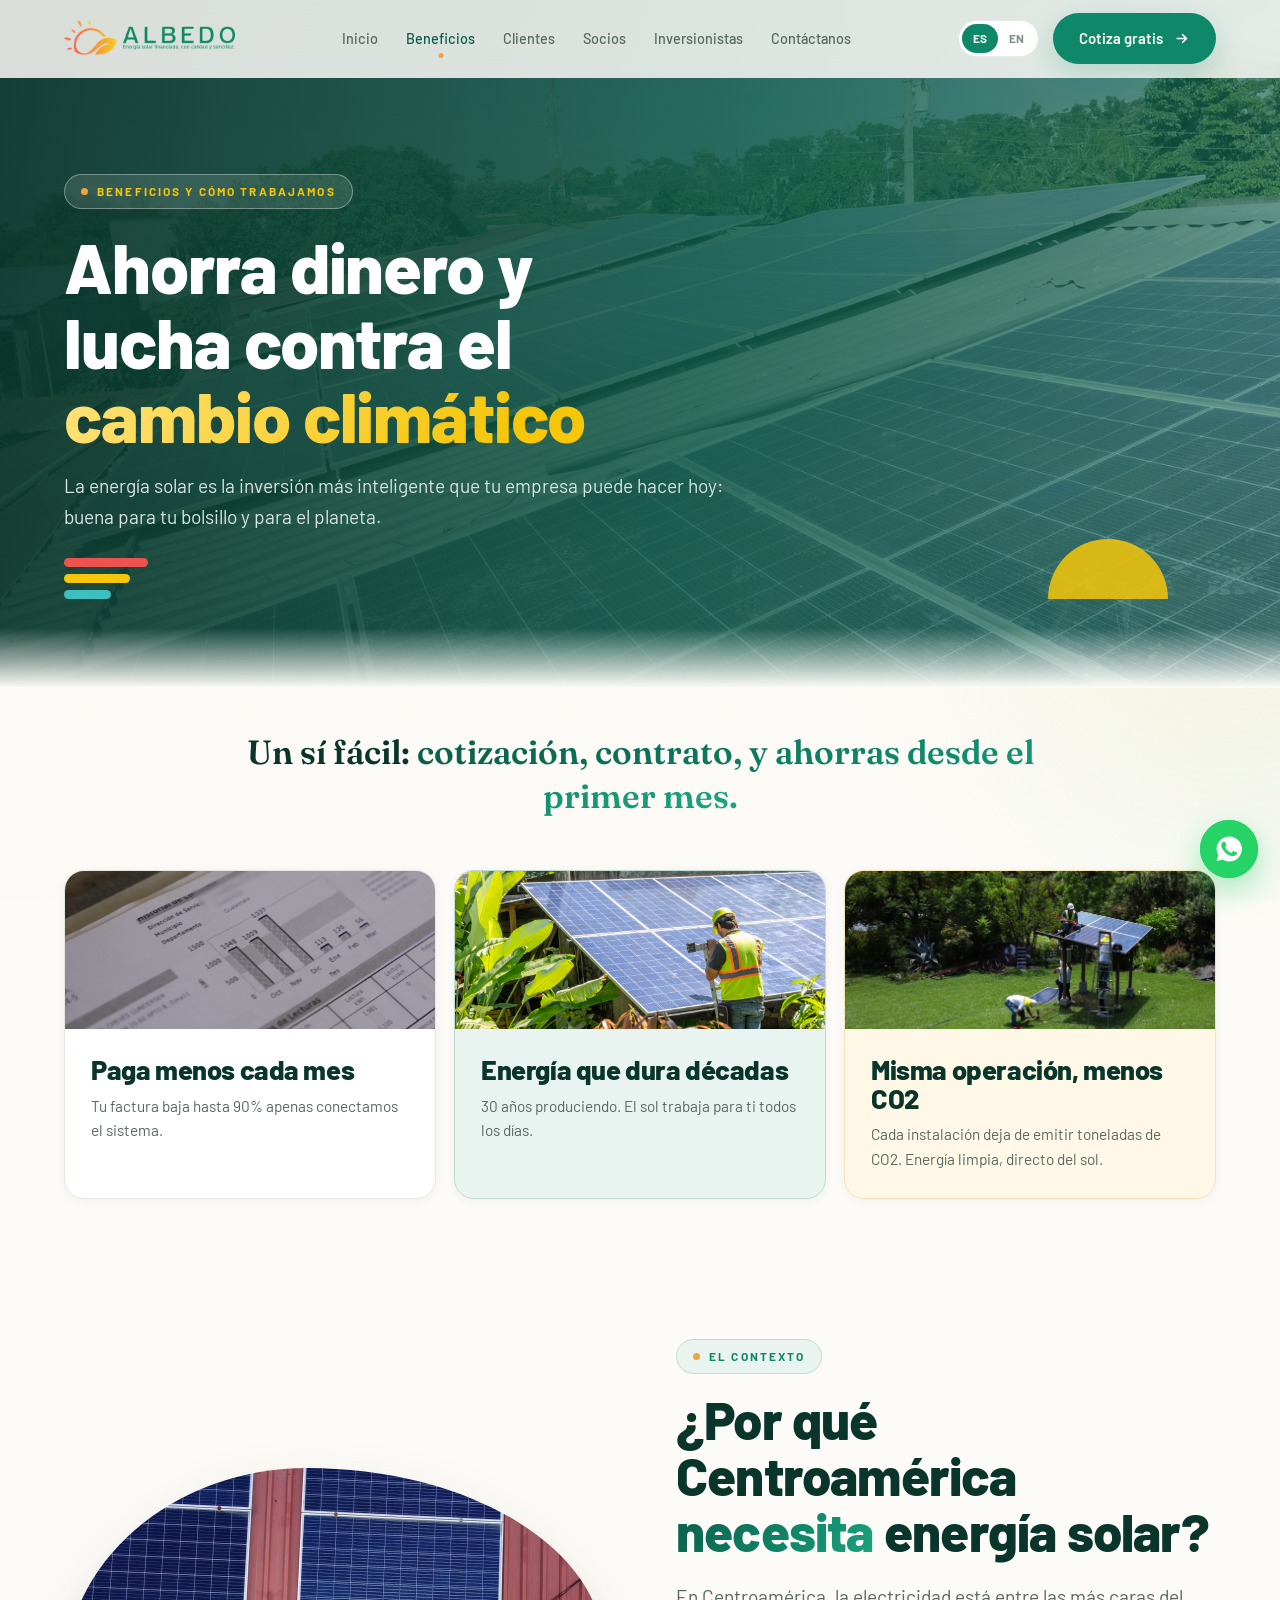
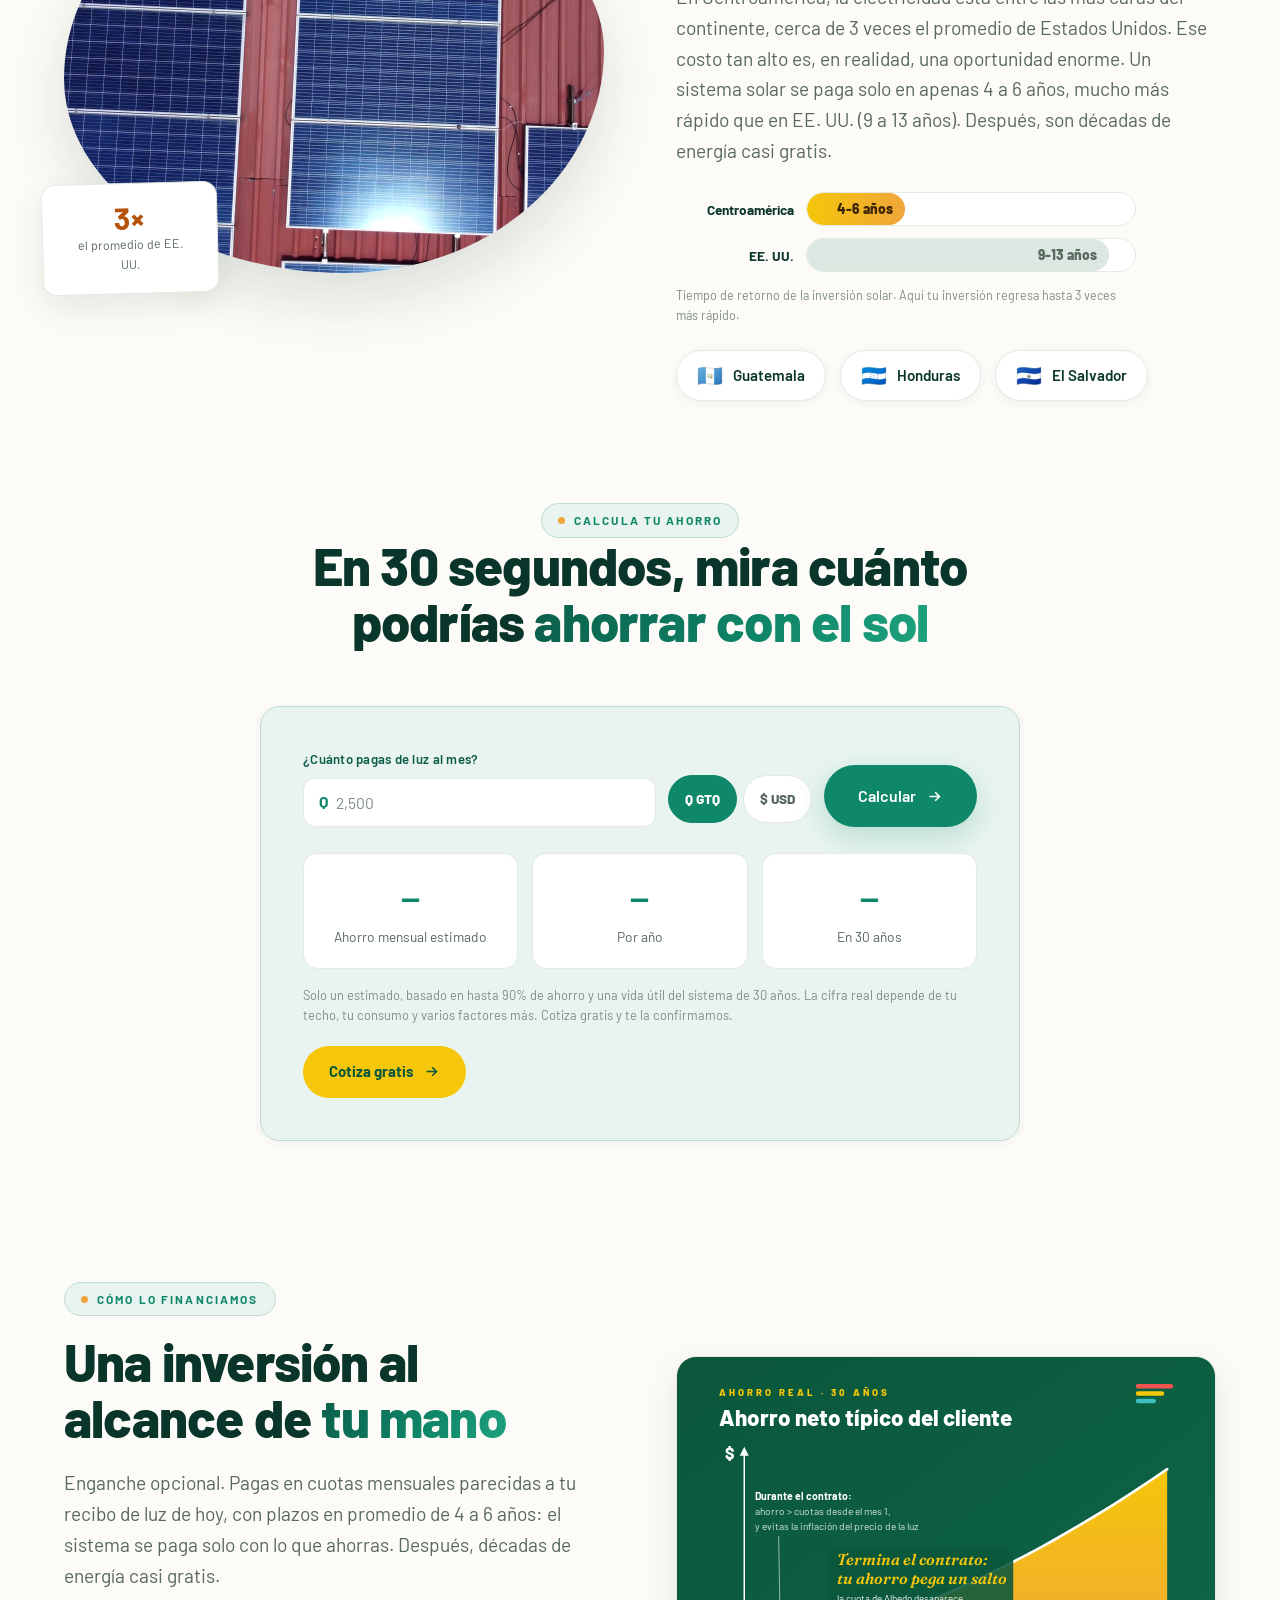
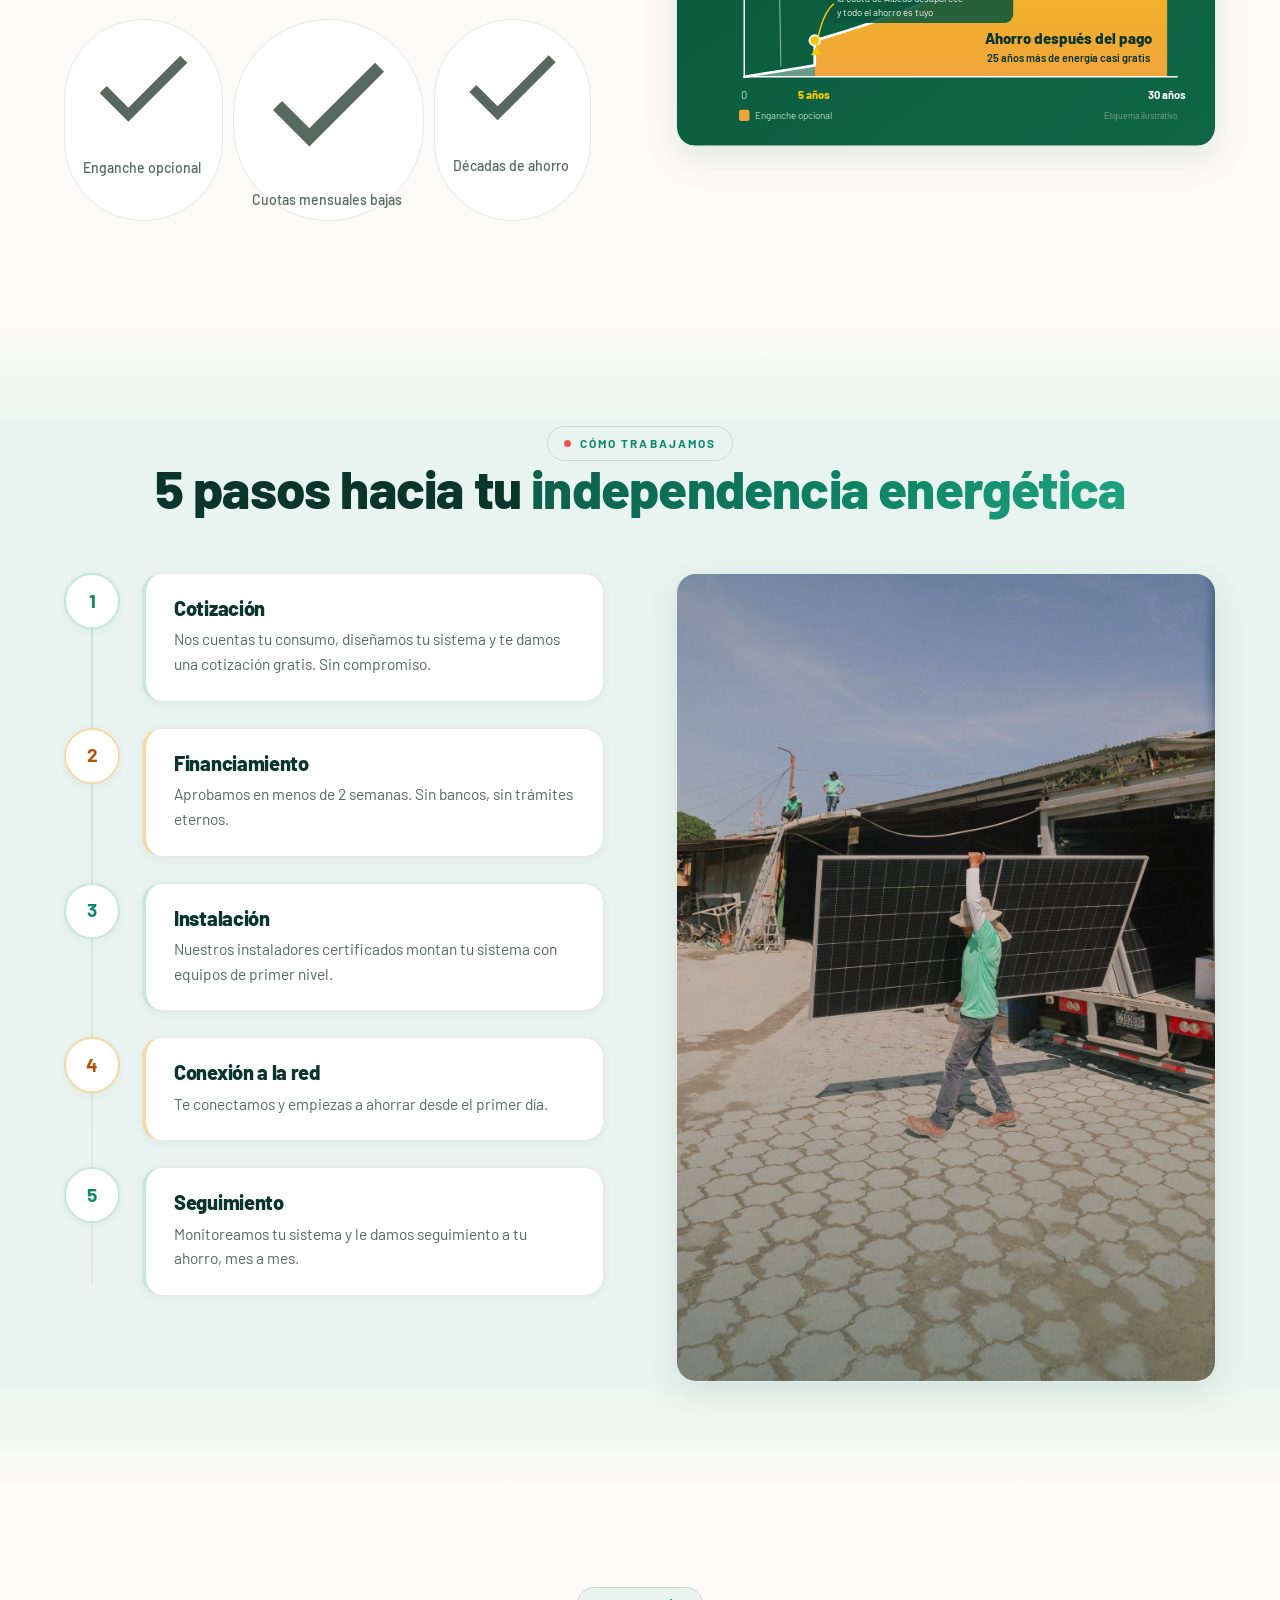
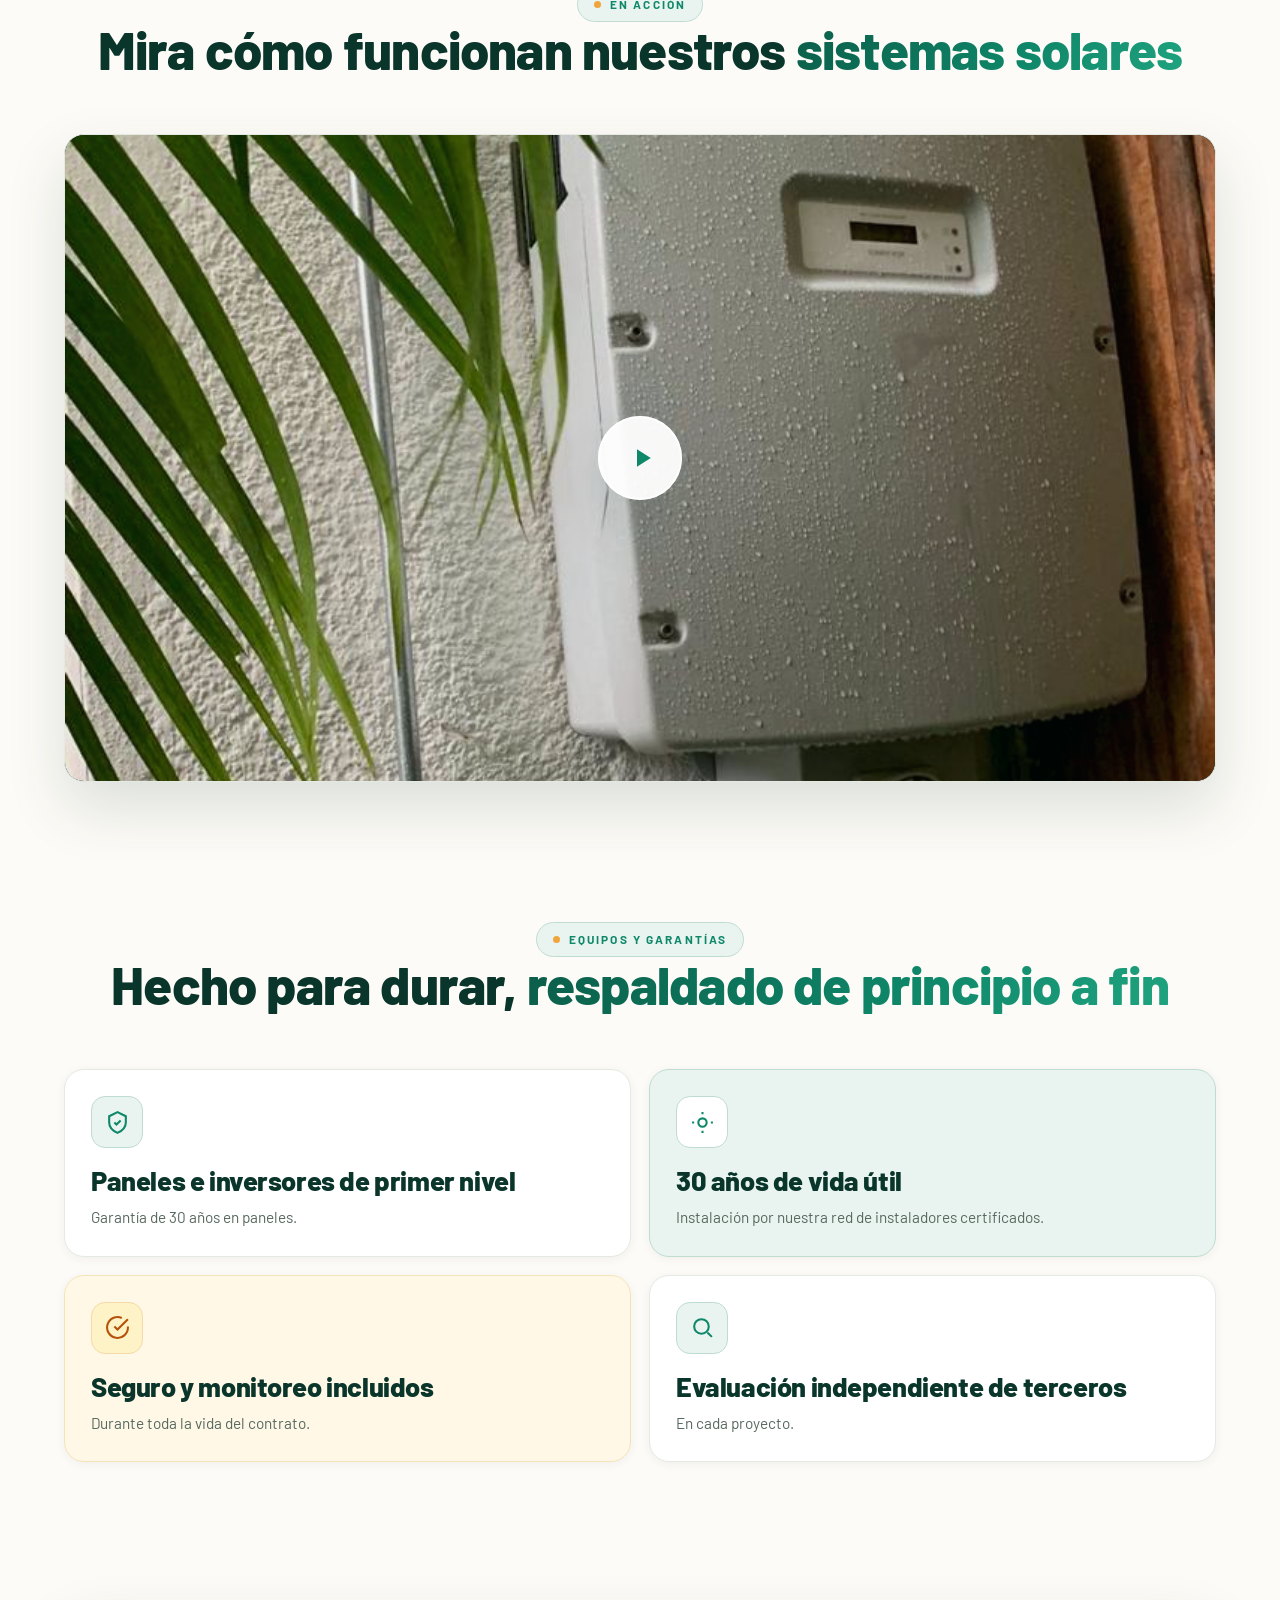
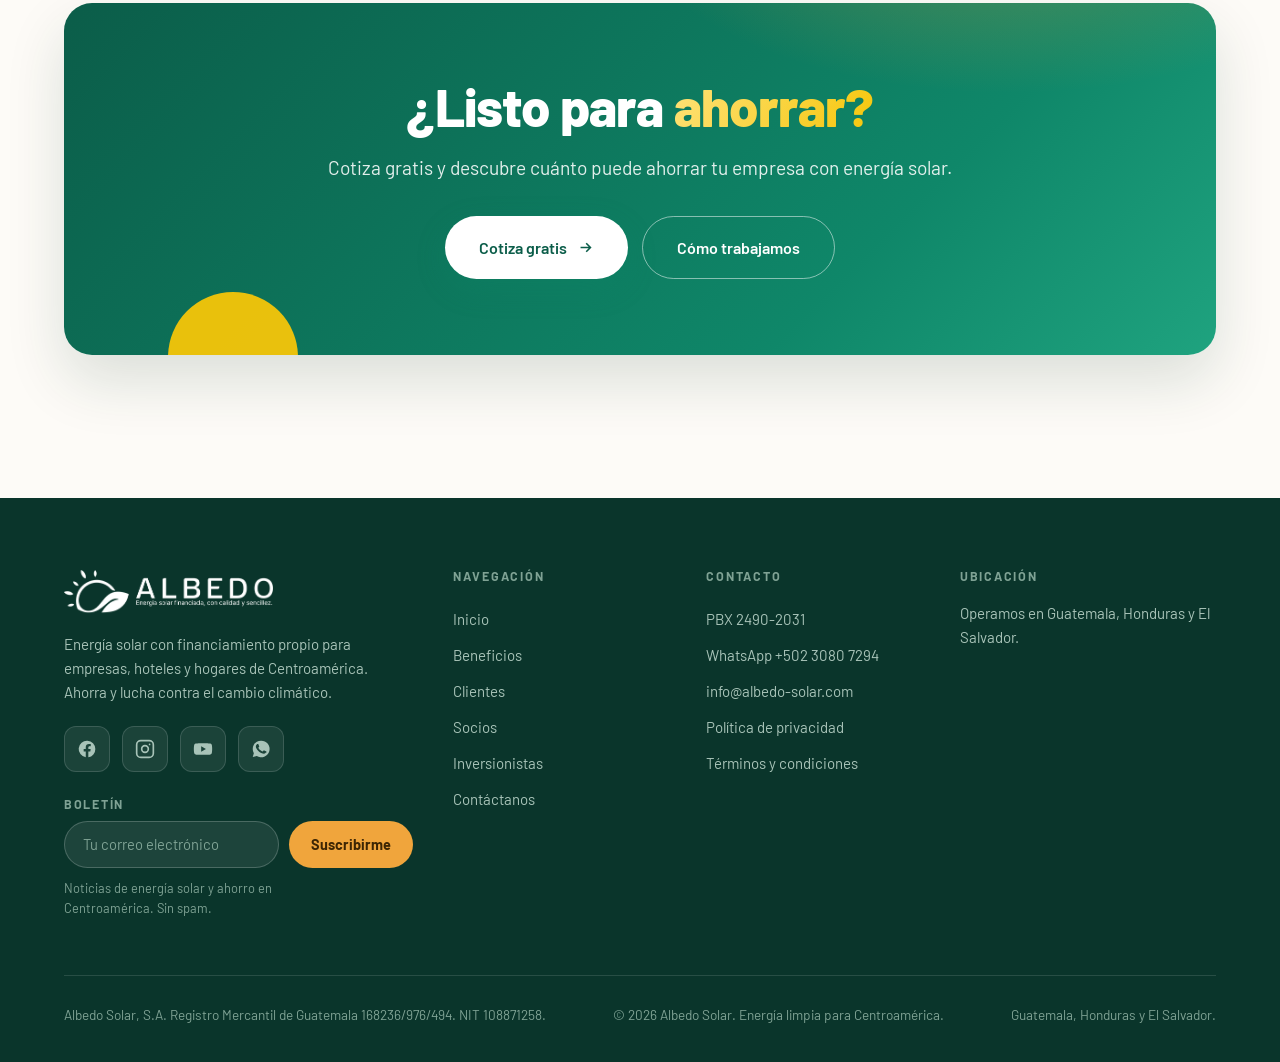
==== commit 11f56291: "Add files via upload" ====
--- a/beneficios.html
+++ b/beneficios.html
@@ -63,7 +63,7 @@
 <!-- EASY YES PULL QUOTE -->
 <section style="padding:clamp(28px,4vw,44px) 0 0">
   <div class="wrap">
-    <p class="pull" data-reveal data-en="An easy yes: &lt;span class=&quot;gradient-text&quot;&gt;quote, sign, and save from month one.&lt;/span&gt;">Un sí fácil: <span class="gradient-text">cotización, contrato, y ahorras desde el primer mes.</span></p>
+    <p class="pull" data-reveal data-en="An easy yes: &lt;span class=&quot;gradient-text&quot;&gt;Quote, sign, and save from month one.&lt;/span&gt;">Un sí fácil: <span class="gradient-text">cotización, contrato, y ahorras desde el primer mes.</span></p>
   </div>
 </section>
 
--- a/assets/css/styles.css
+++ b/assets/css/styles.css
@@ -860,3 +860,31 @@
 .cur-tabs button.on { background: var(--green); border-color: var(--green); color: #fff; }
 .est-prefixed[data-cur="$"]::before { content: "$"; }
 .card-media--short { aspect-ratio: auto; height: 158px; }
+
+
+/* ==========================================================================
+   Photo heros + regional presence
+   ========================================================================== */
+.photo-hero { background-size: cover; background-position: center; padding: calc(var(--nav-h) + clamp(56px, 8vw, 96px)) 0 clamp(48px, 7vw, 84px); }
+.photo-hero::before { content: ""; position: absolute; inset: 0; background: linear-gradient(100deg, rgba(10,53,43,0.93) 0%, rgba(11,93,73,0.80) 55%, rgba(15,135,105,0.45) 100%); }
+.photo-hero .wrap { position: relative; }
+.photo-hero h1 { color: #fff; }
+.photo-hero h1 .gradient-text { background: linear-gradient(120deg, #FFE27A 0%, #F5C609 85%); -webkit-background-clip: text; background-clip: text; }
+.photo-hero .lead { color: #D7E6DF; }
+.photo-hero .eyebrow { background: rgba(255,255,255,0.12); border-color: rgba(255,255,255,0.35); color: #F5C609; }
+.photo-hero .halfsun { opacity: .85; z-index: 0; }
+.photo-hero + section { position: relative; }
+.photo-hero::after { content: ""; position: absolute; left: 0; right: 0; bottom: -1px; height: 60px; background: linear-gradient(to top, var(--bg), transparent); }
+
+.geo { display: grid; grid-template-columns: repeat(3, 1fr); gap: 18px; }
+.geo-card { padding: 26px 28px; border-radius: var(--radius); background: var(--surface); border: 1px solid var(--stroke); box-shadow: var(--shadow-sm); }
+.geo-tag { display: inline-block; padding: 5px 12px; border-radius: 8px; font-weight: 800; font-size: 0.8rem; letter-spacing: .08em; background: var(--tint); color: var(--green-deep); border: 1px solid var(--stroke-2); }
+.geo-tag.hn { background: var(--orange-tint); color: var(--orange-dark); border-color: #F5D9A8; }
+.geo-tag.sv { background: #EDF8F8; color: #1F8584; border-color: #C9E8E8; }
+.geo-card h3 { margin: 12px 0 4px; font-size: 1.3rem; }
+.geo-num { font-family: var(--font-display); font-weight: 800; font-size: 2rem; color: var(--green); font-variant-numeric: tabular-nums; }
+.geo-num small { font-size: 0.95rem; color: var(--muted); font-weight: 600; }
+.geo-bar { height: 10px; border-radius: 100px; background: var(--tint); margin: 12px 0 8px; overflow: hidden; }
+.geo-bar i { display: block; height: 100%; border-radius: 100px; background: linear-gradient(90deg, var(--green), var(--green-mid)); min-width: 8px; }
+.geo-card p { color: var(--muted); font-size: 0.88rem; }
+@media (max-width: 780px) { .geo { grid-template-columns: 1fr; } }
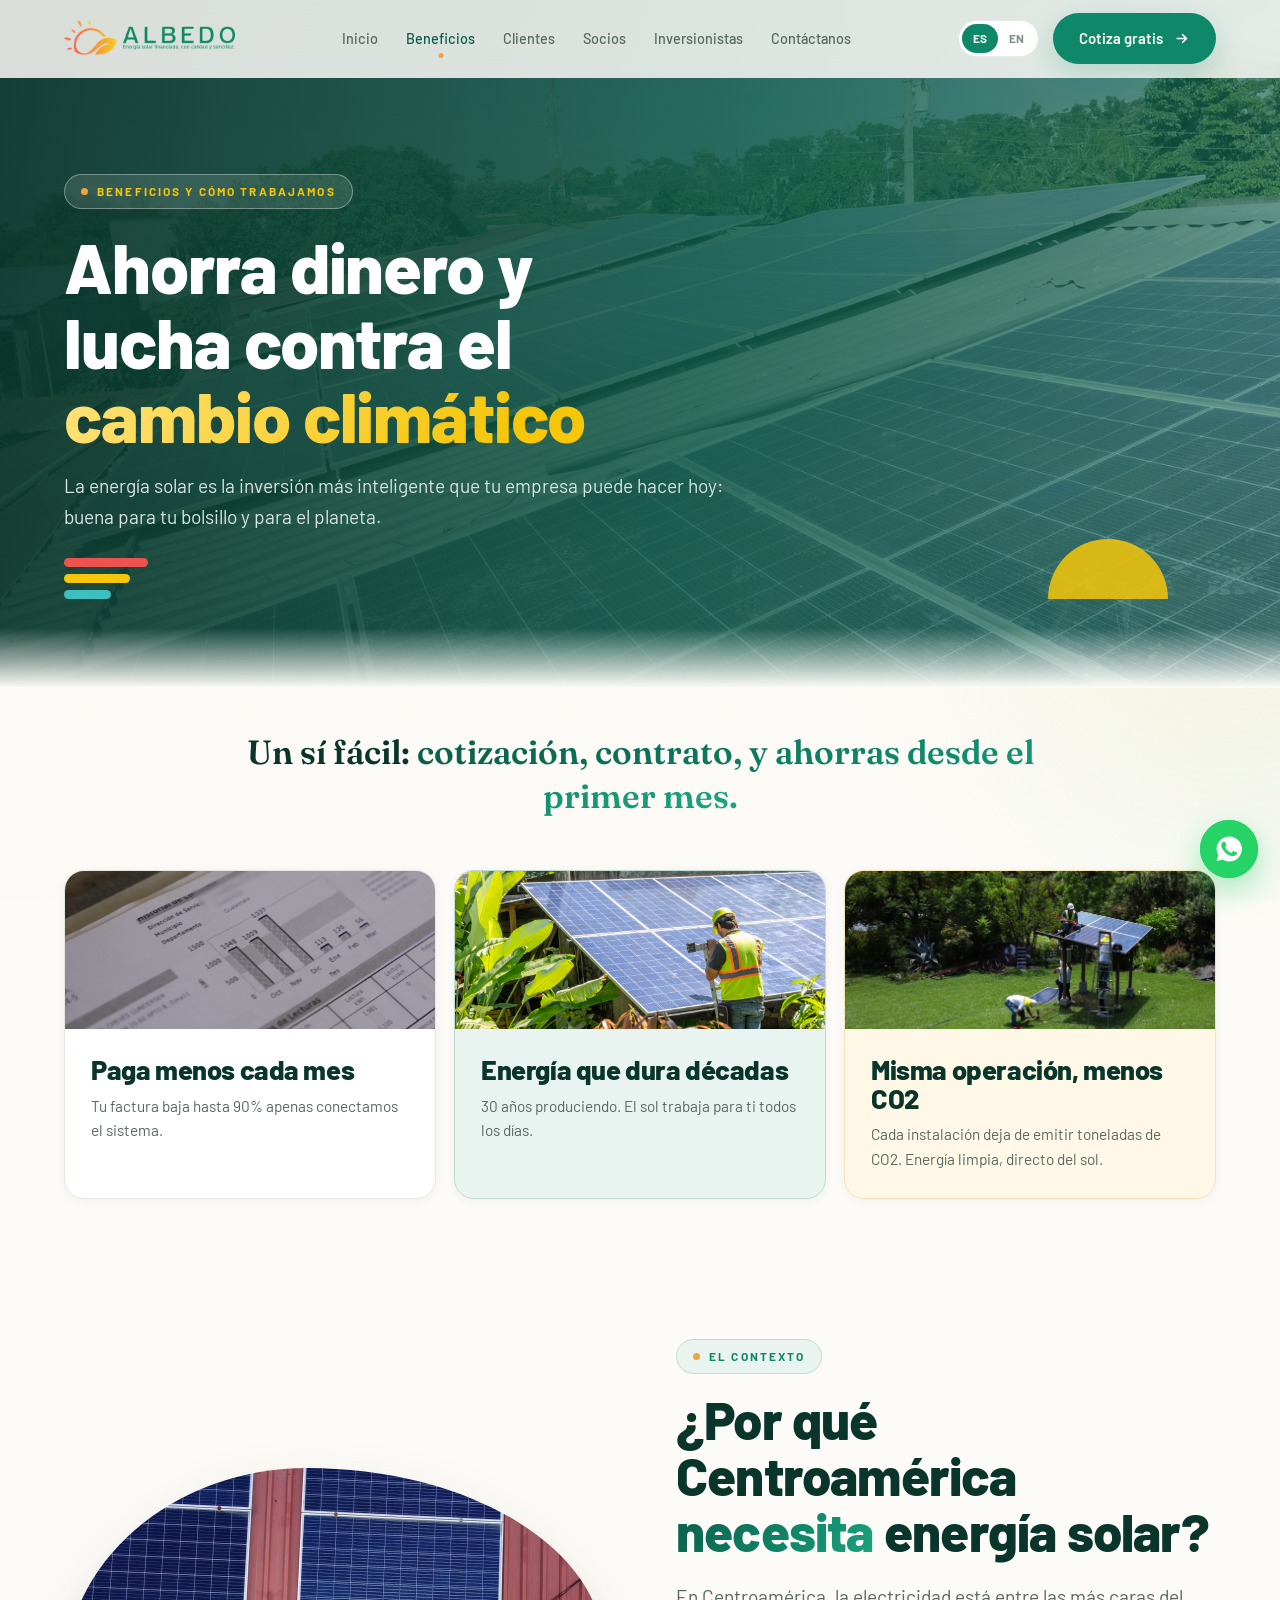
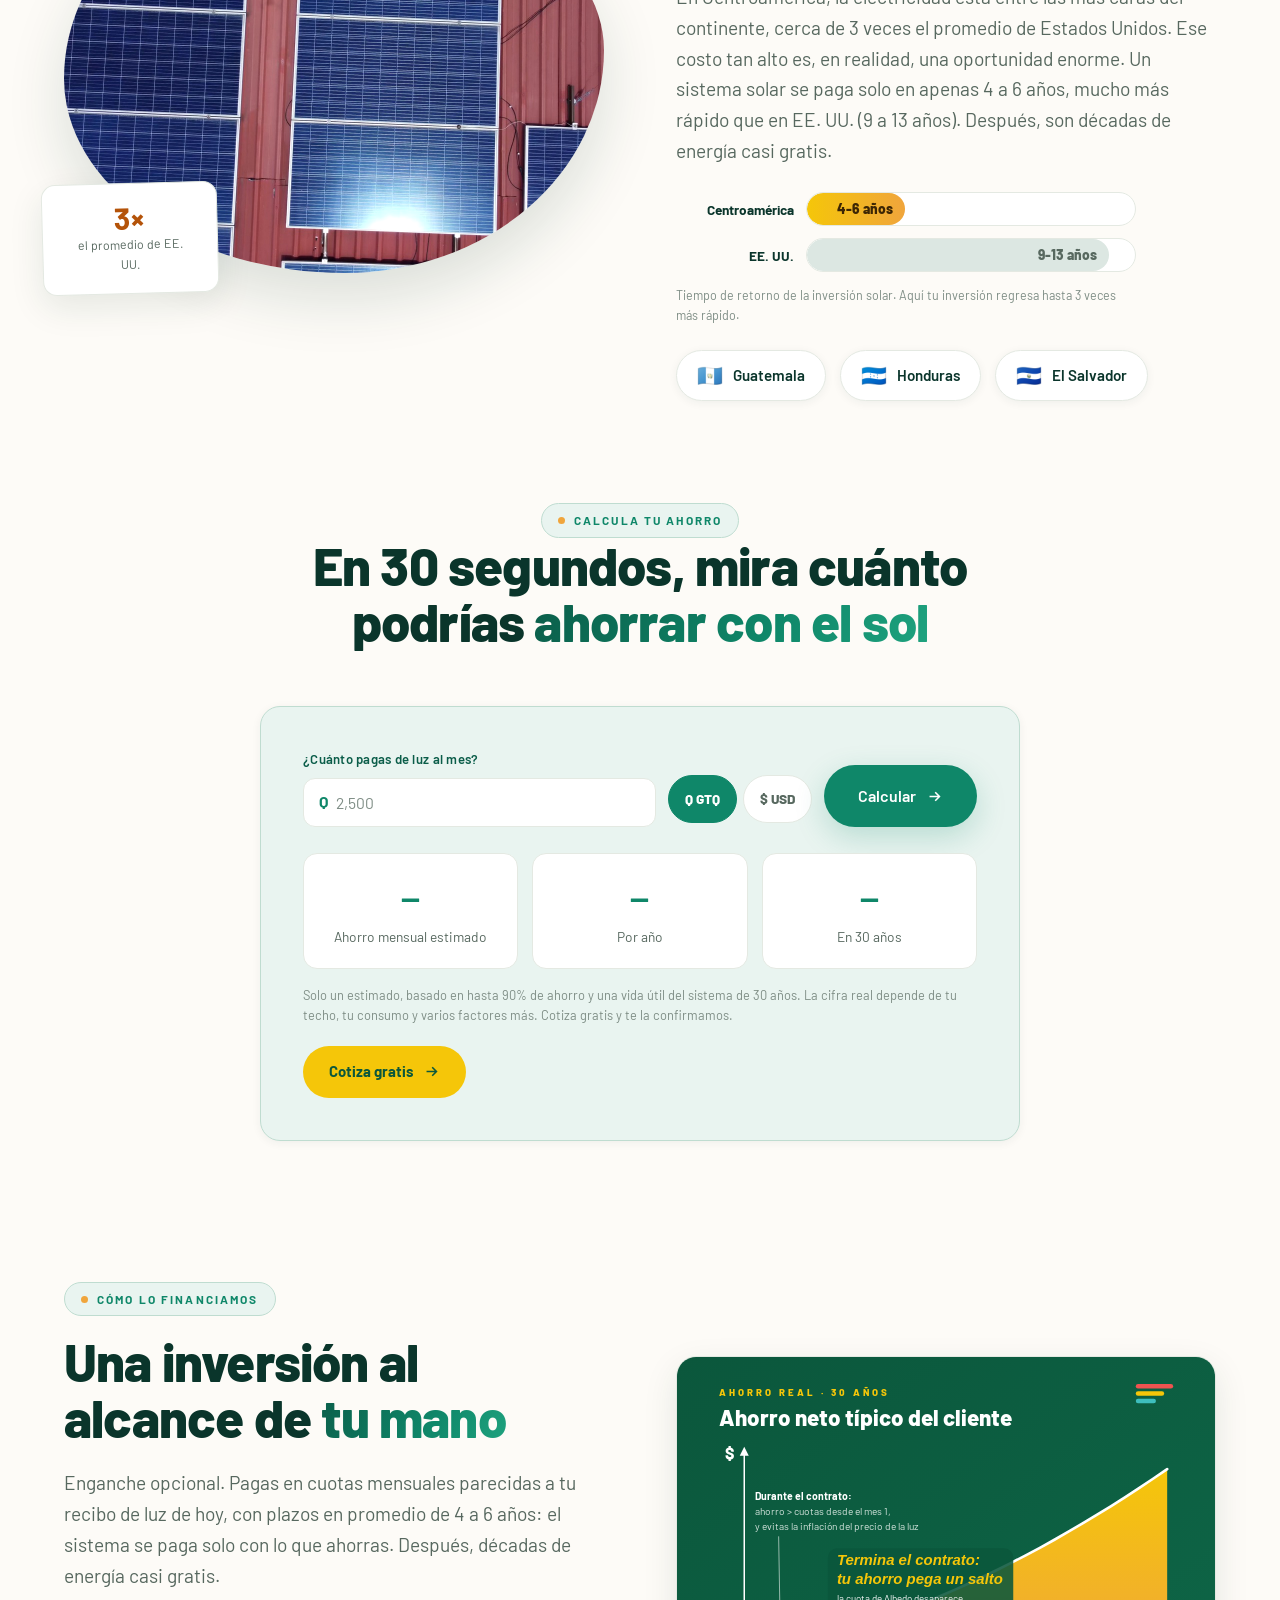
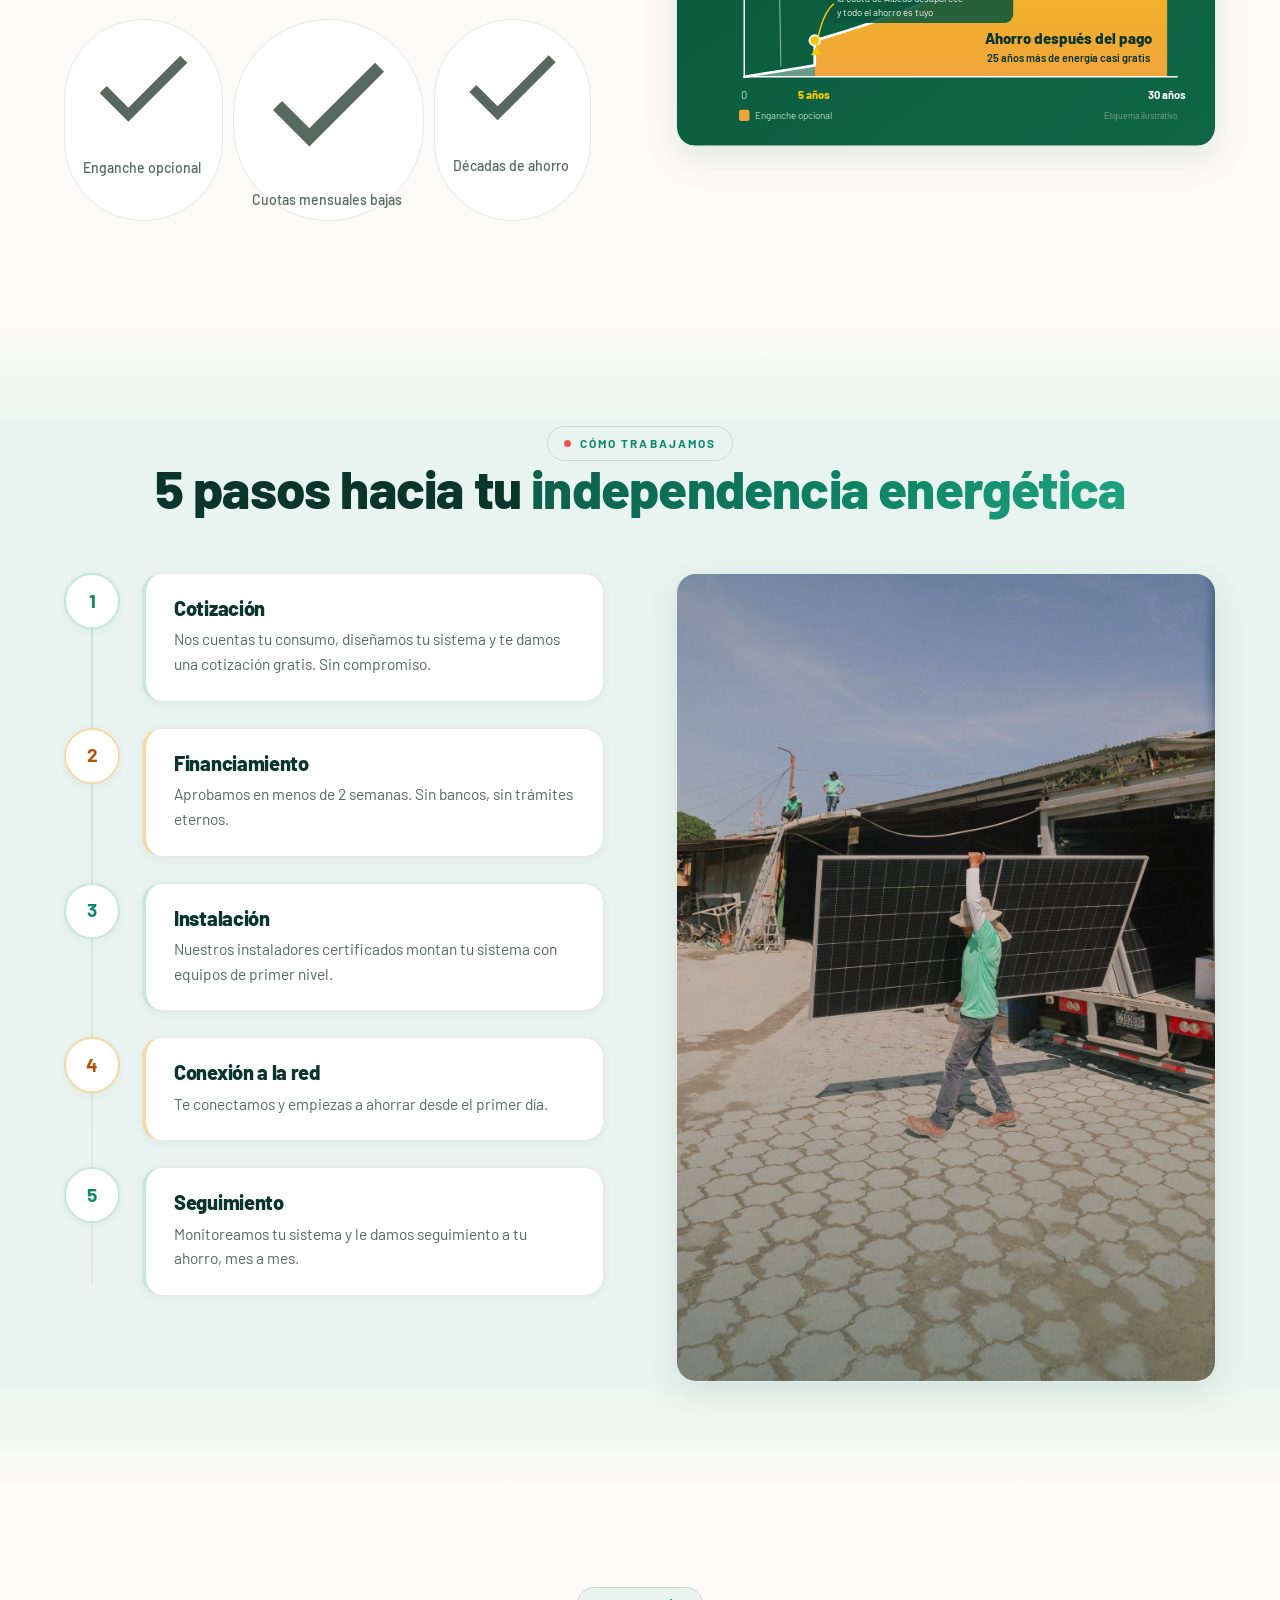
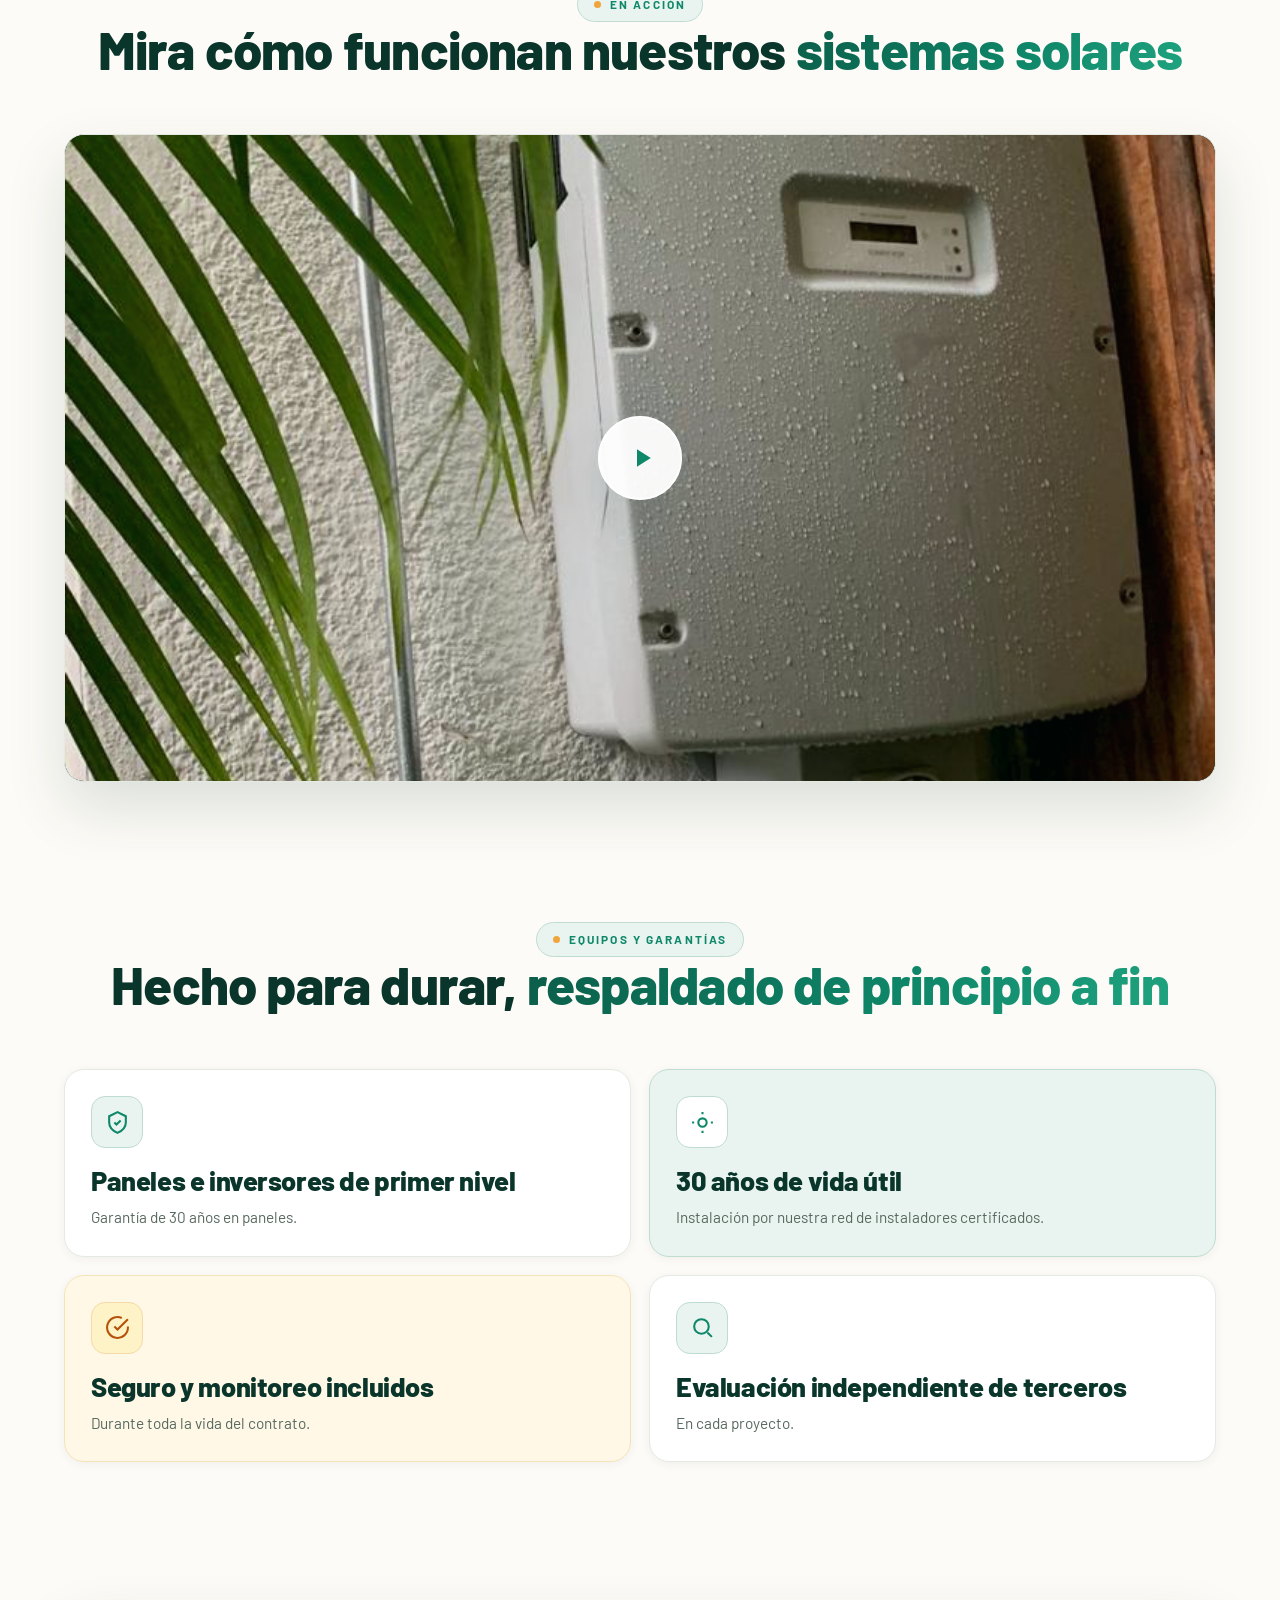
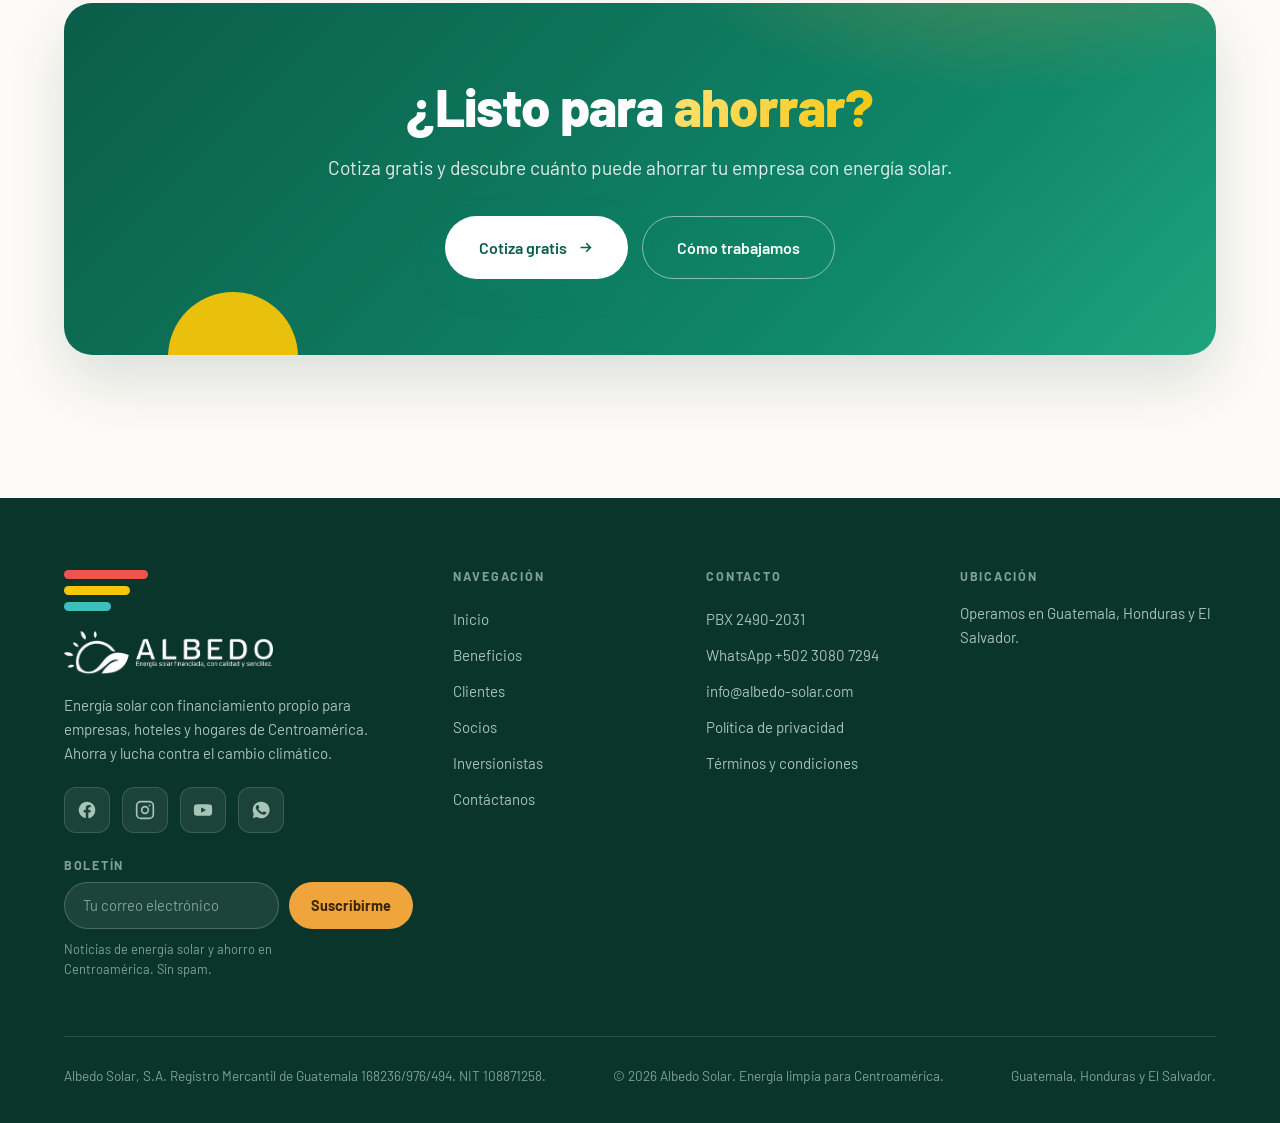
==== commit 3506ec4b: "Add files via upload" ====
--- a/beneficios.html
+++ b/beneficios.html
@@ -11,7 +11,7 @@
 <link rel="alternate" hreflang="es" href="https://albedo-solar.com/beneficios.html" />
 <link rel="alternate" hreflang="en" href="https://albedo-solar.com/beneficios.html?lang=en" />
 <link rel="alternate" hreflang="x-default" href="https://albedo-solar.com/beneficios.html" />
-<link rel="stylesheet" href="assets/css/styles.css?v=9" />
+<link rel="stylesheet" href="assets/css/styles.css?v=10" />
 </head>
 <body>
 
@@ -209,8 +209,8 @@
   <line x1="136" y1="240" x2="139" y2="414" stroke="#D7E6DF" stroke-width="1.2" opacity="0.75"/>
 
   <rect id="annBack" x="202" y="256" width="248" height="100" rx="12" fill="#0B573C" opacity="0.88"/>
-  <text x="214" y="278" font-family="Fraunces, Georgia, serif" font-size="21" font-weight="600" font-style="italic" fill="#F5C609" data-en="The contract ends:">Termina el contrato:</text>
-  <text x="214" y="304" font-family="Fraunces, Georgia, serif" font-size="21" font-weight="600" font-style="italic" fill="#F5C609" data-en="your savings jump">tu ahorro pega un salto</text>
+  <text x="214" y="278" font-family="Barlow, sans-serif" font-size="20" font-weight="800" font-style="italic" fill="#F5C609" data-en="The contract ends:">Termina el contrato:</text>
+  <text x="214" y="304" font-family="Barlow, sans-serif" font-size="20" font-weight="800" font-style="italic" fill="#F5C609" data-en="your savings jump">tu ahorro pega un salto</text>
   <text x="214" y="328" font-family="Barlow, sans-serif" font-size="13" fill="#FFFFFF" opacity="0.95" data-en="Albedo payments stop; the whole">la cuota de Albedo desaparece</text>
   <text x="214" y="346" font-family="Barlow, sans-serif" font-size="13" fill="#FFFFFF" opacity="0.95" data-en="bill is yours to keep">y todo el ahorro es tuyo</text>
   <path d="M 210 330 Q 192 345 186 393" fill="none" stroke="#F5C609" stroke-width="2"/>
@@ -343,6 +343,7 @@
   <div class="wrap">
     <div class="footer-grid">
       <div>
+        <div class="tricolor footer-tricolor" aria-hidden="true" style="margin:0 0 20px"><i></i><i></i><i></i></div>
         <a class="brand" href="index.html"><img src="assets/images/albedo-wordmark-es-white.png" data-en-src="assets/images/albedo-wordmark-white.png" alt="Albedo Solar" style="height:44px;width:auto" /></a>
         <p data-en="Solar energy with built-in financing for businesses, hotels and homes across Central America. Save money and fight climate change.">Energía solar con financiamiento propio para empresas, hoteles y hogares de Centroamérica. Ahorra y lucha contra el cambio climático.</p>
         <div class="socials" style="margin-top:22px">
@@ -403,7 +404,7 @@
   <a class="btn btn--ghost" href="beneficios.html#estimador" data-en="See Your Savings">Calcula tu ahorro</a>
 </div>
 
-<script src="assets/js/config.js?v=9"></script>
-<script src="assets/js/main.js?v=9"></script>
+<script src="assets/js/config.js?v=10"></script>
+<script src="assets/js/main.js?v=10"></script>
 </body>
 </html>
